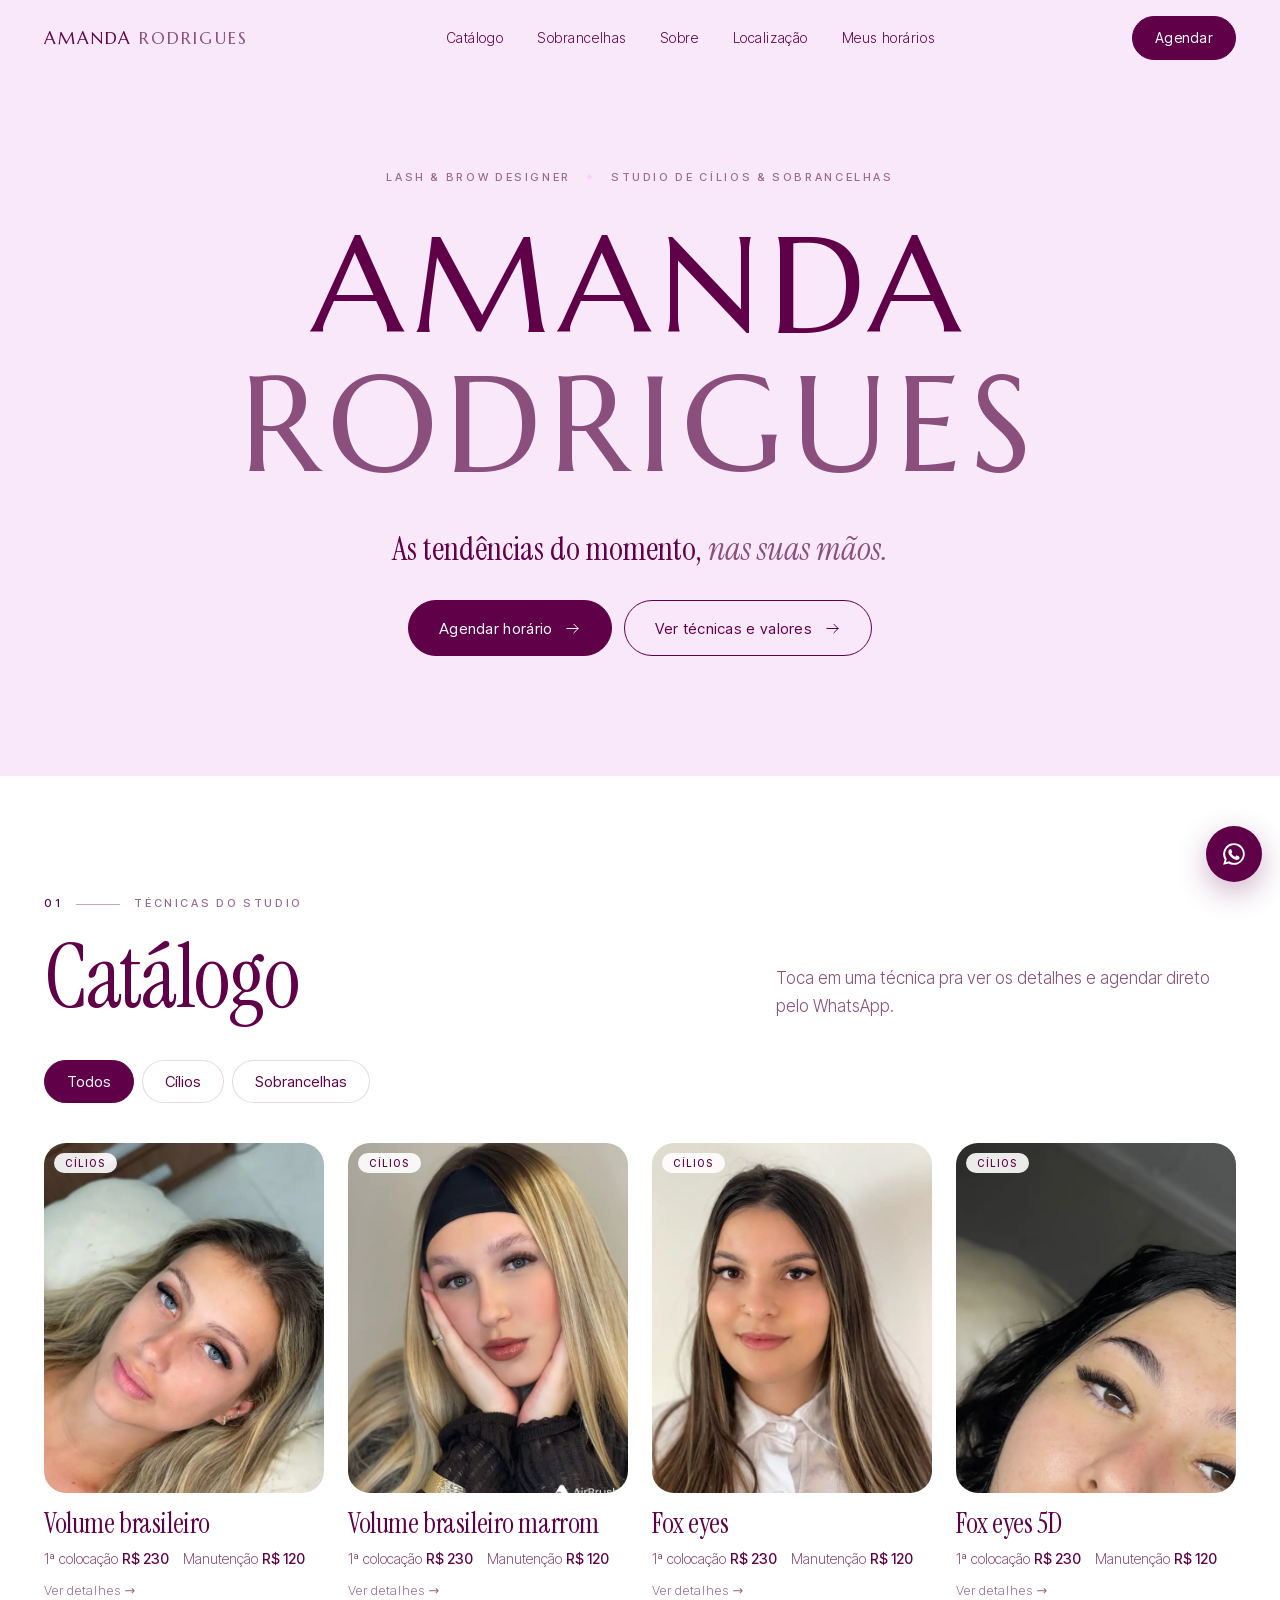
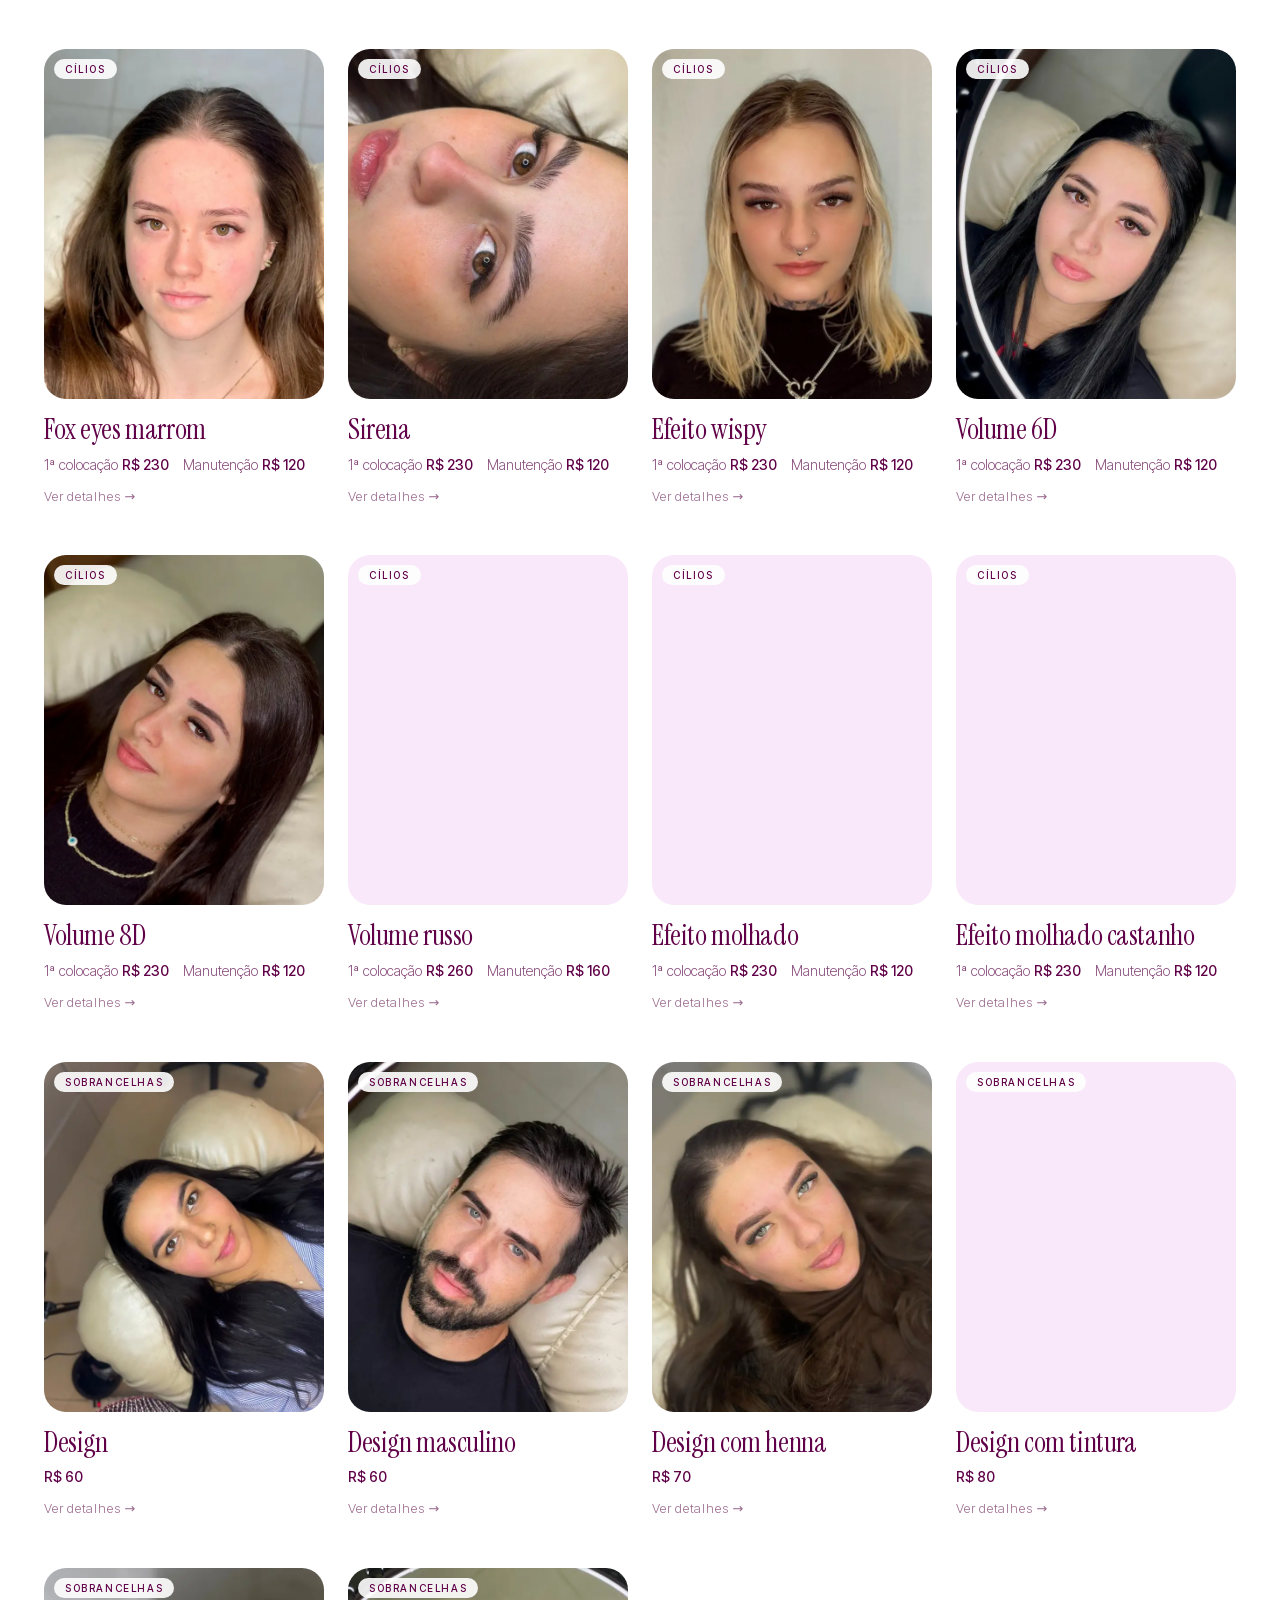
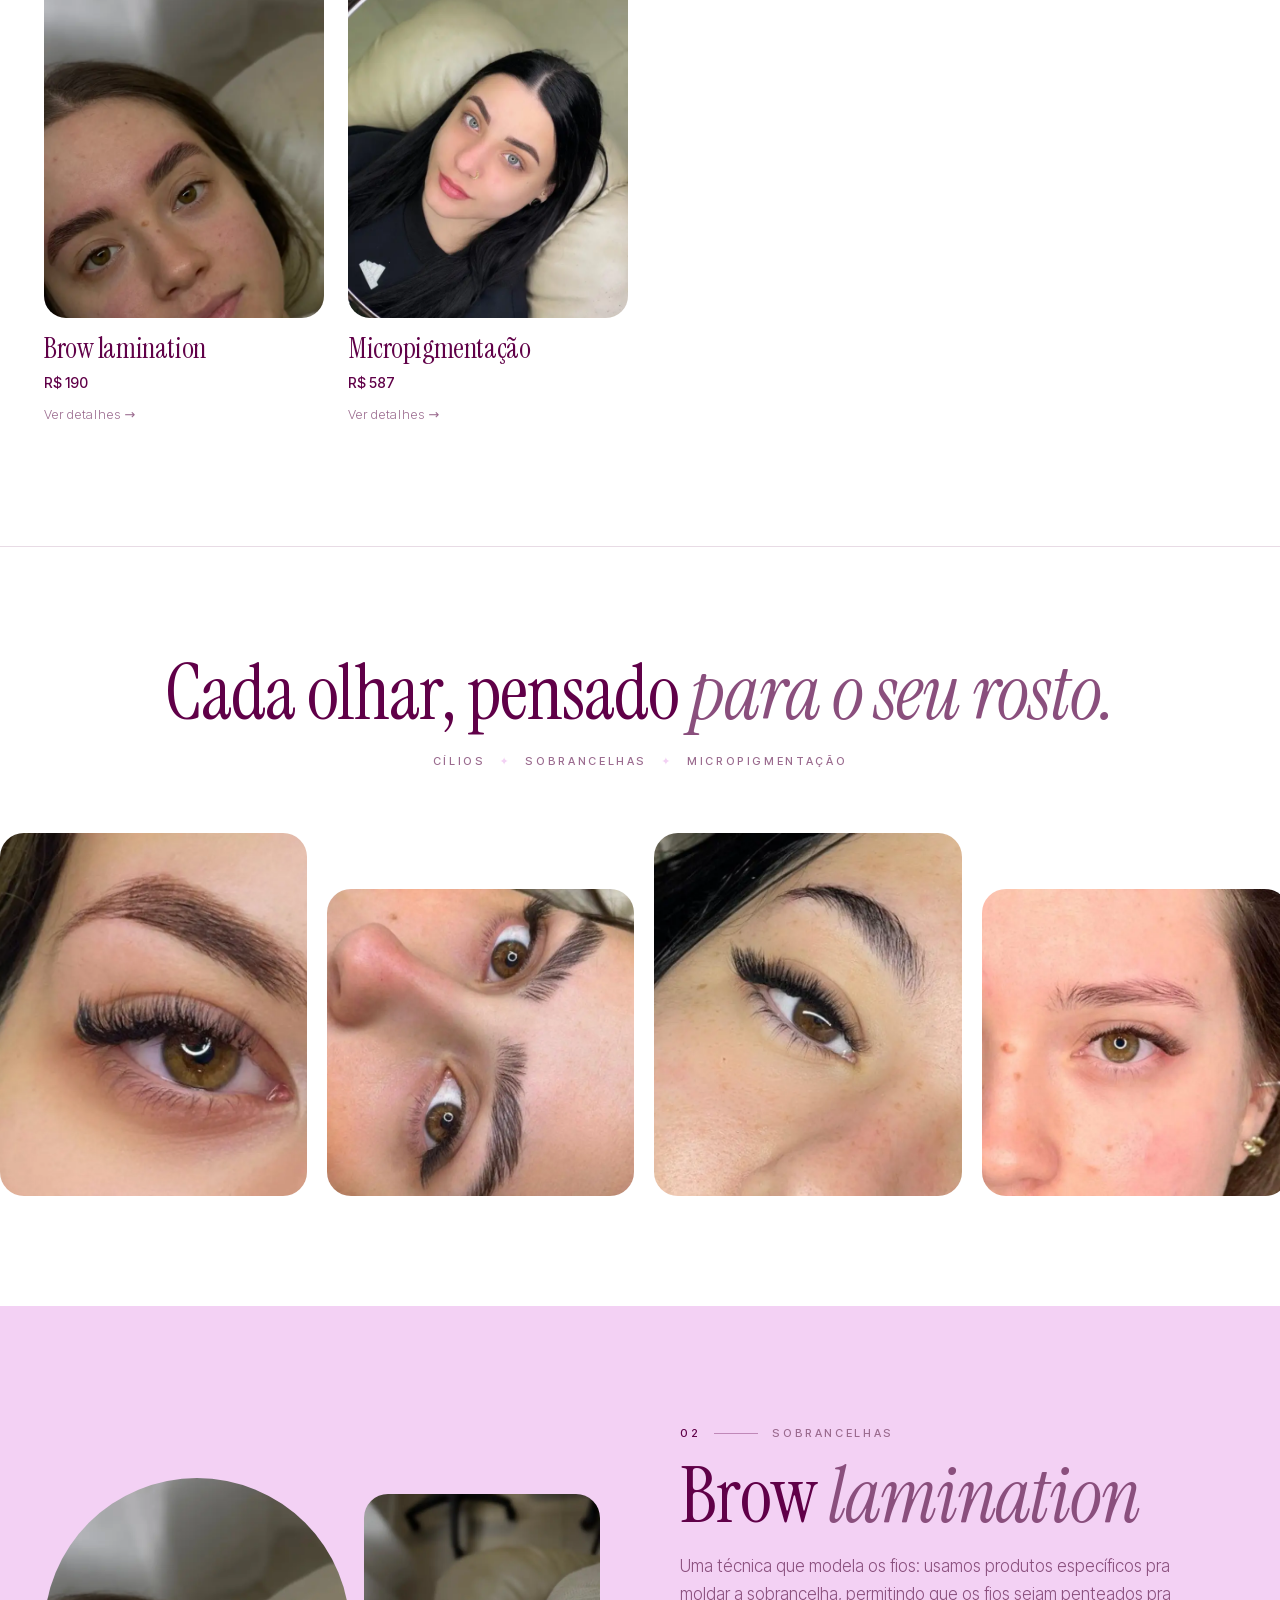
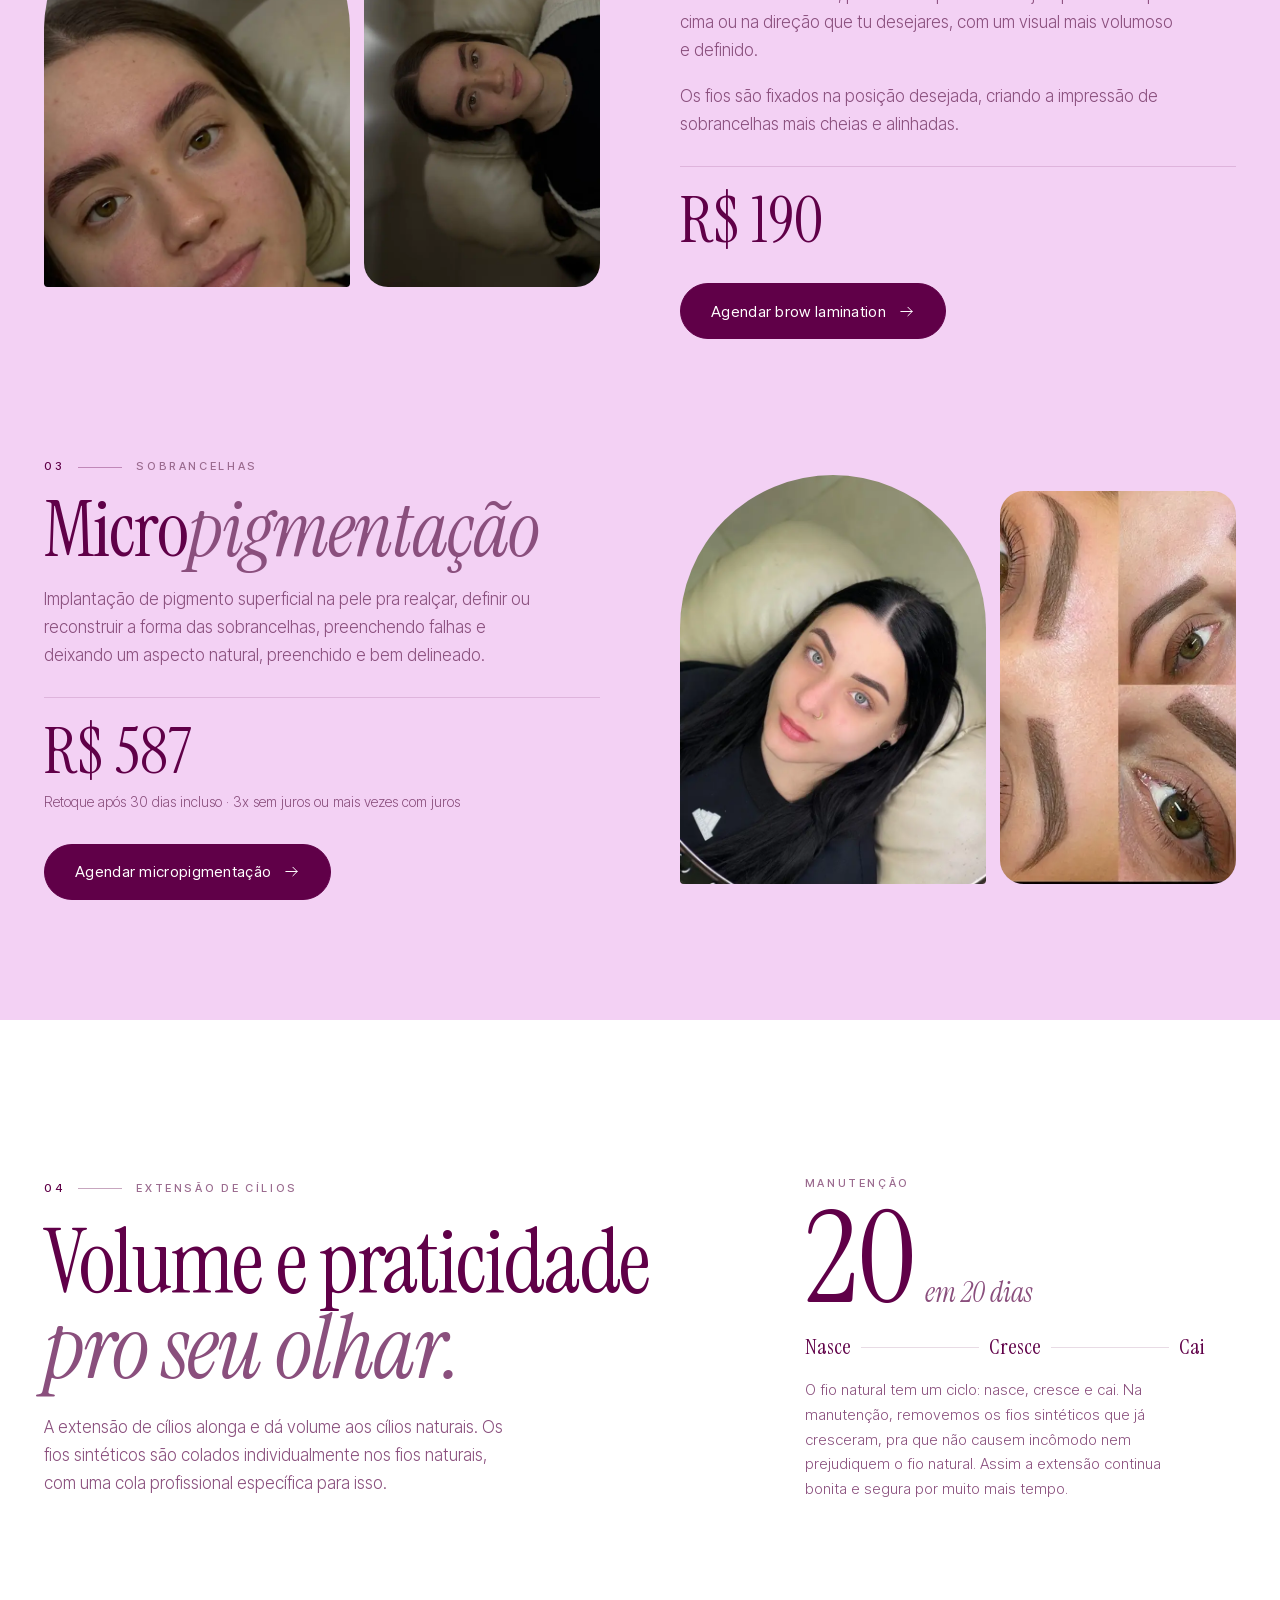
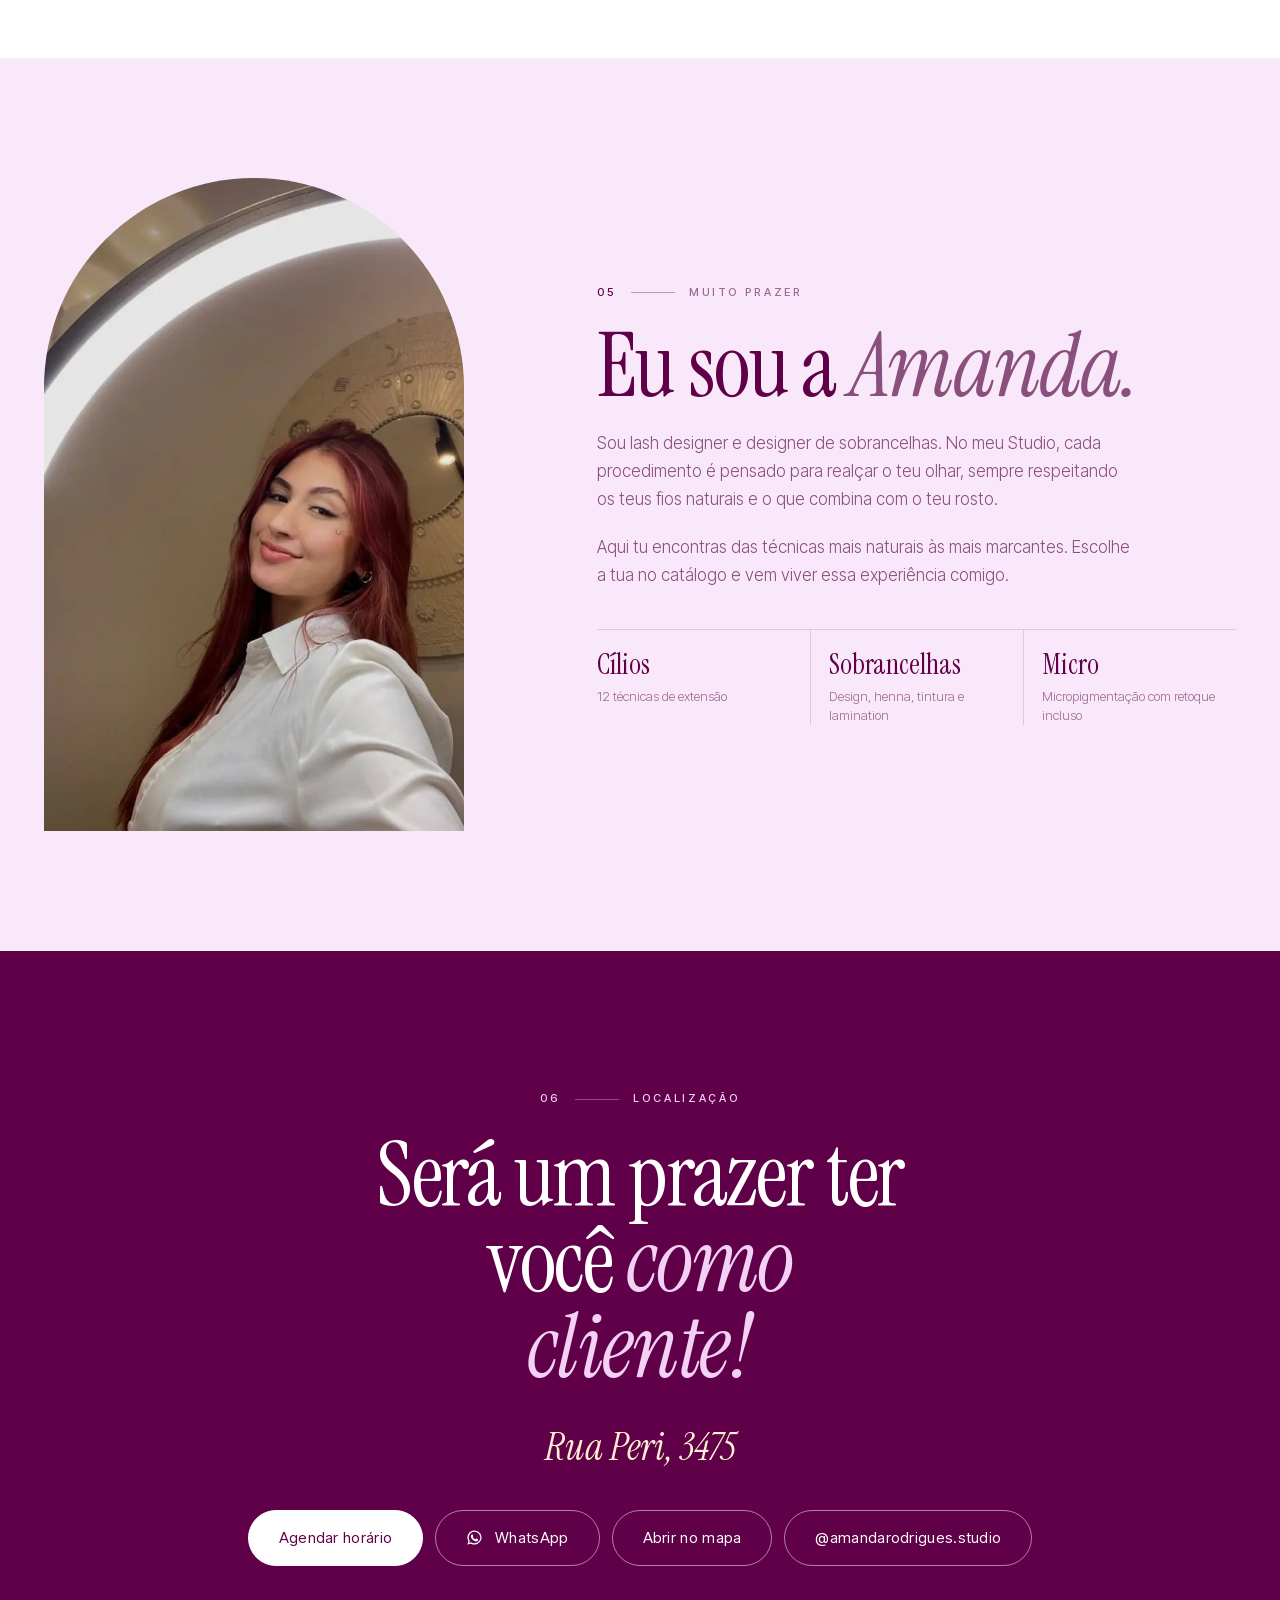
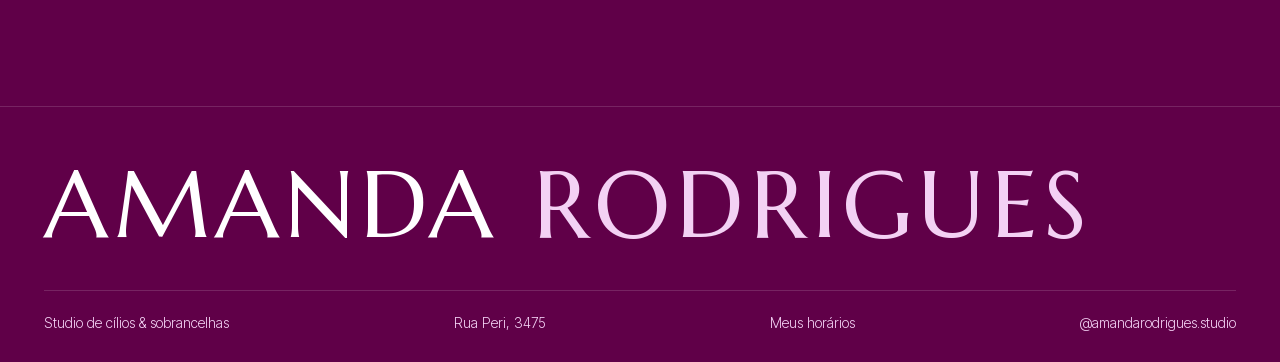
==== index.html @ d9c59e92 "Protótipo: site da Amanda com agendamento online e Meus horários Co-Authored-By: Claude Opus 5.5 <no" ====
<!doctype html>
<html lang="pt-BR">
<head>
<meta charset="utf-8">
<meta name="viewport" content="width=device-width,initial-scale=1,viewport-fit=cover">
<title>Amanda Rodrigues · Studio de cílios &amp; sobrancelhas</title>
<meta name="description" content="Studio Amanda Rodrigues: extensão de cílios, design de sobrancelhas, brow lamination e micropigmentação. As tendências do momento nas suas mãos.">
<meta name="theme-color" content="#f9e8f9">
<meta name="robots" content="noindex">
<meta property="og:type" content="website">
<meta property="og:title" content="Amanda Rodrigues · Studio de cílios &amp; sobrancelhas">
<meta property="og:description" content="As tendências do momento, nas suas mãos.">
<meta property="og:image" content="https://vicaxd.github.io/amanda-studio/img/amanda.webp">
<link rel="preload" href="fonts/instrument-serif-normal.woff2" as="font" type="font/woff2" crossorigin>
<link rel="preload" href="fonts/instrument-serif-italic.woff2" as="font" type="font/woff2" crossorigin>
<link rel="preload" href="fonts/marcellus-latin.woff2" as="font" type="font/woff2" crossorigin>
<link rel="preload" href="fonts/inter-tight-latin.woff2" as="font" type="font/woff2" crossorigin>
<style>
@font-face{font-family:"Instrument Serif";font-style:normal;font-weight:400;font-display:swap;src:url(fonts/instrument-serif-normal.woff2) format("woff2")}
@font-face{font-family:"Instrument Serif";font-style:italic;font-weight:400;font-display:swap;src:url(fonts/instrument-serif-italic.woff2) format("woff2")}
@font-face{font-family:"Marcellus";font-weight:400;font-display:swap;src:url(fonts/marcellus-latin.woff2) format("woff2")}
@font-face{font-family:"Inter Tight";font-weight:300 600;font-display:swap;src:url(fonts/inter-tight-latin.woff2) format("woff2")}
:root{--wh:#fff;--li:#f3d1f4;--li2:#f9e8f9;--cr:#fdeed1;--pl:#600048;--pl2:#8a4f7d;--mu:#9b6b8f;--line:rgba(96,0,72,.14);--sf:"Instrument Serif",Georgia,serif;--mf:"Marcellus","Instrument Serif",Georgia,serif;--ss:"Inter Tight",system-ui,-apple-system,"Segoe UI",sans-serif;--ease:cubic-bezier(.2,.7,.2,1)}
*,*::before,*::after{box-sizing:border-box}
html{scroll-behavior:smooth;scroll-padding-top:80px;-webkit-text-size-adjust:100%}
body{margin:0;background:var(--wh);color:var(--pl);font:300 17px/1.65 var(--ss);-webkit-font-smoothing:antialiased;overflow-x:hidden}
a{color:inherit;text-decoration:none}
img{display:block;max-width:100%;height:auto}
h1,h2,h3,p,figure,address{margin:0;font-style:normal}
h1,h2,h3{font-family:var(--sf);font-weight:400;letter-spacing:-.015em;line-height:.96}
::selection{background:var(--pl);color:var(--li)}
:focus-visible{outline:1px solid var(--pl);outline-offset:4px}
.w{max-width:1240px;margin:0 auto;padding:0 24px}
section{padding:120px 0}
.ey{display:flex;align-items:center;gap:14px;font:500 11px/1.3 var(--ss);letter-spacing:.24em;text-transform:uppercase;color:var(--mu)}
.ey i{font-style:normal;color:var(--pl)}
.ey i::after{content:"";display:inline-block;vertical-align:middle;width:44px;height:1px;background:currentColor;opacity:.35;margin-left:14px}
.h2{font-size:clamp(46px,7vw,100px);margin-top:24px}
.h2 em,.h3 em{color:var(--pl2)}
.lead{color:var(--pl2);max-width:46ch}

/* botões */
.b{position:relative;overflow:hidden;isolation:isolate;display:inline-flex;align-items:center;justify-content:center;gap:12px;min-height:56px;padding:0 30px;border-radius:999px;border:1px solid var(--pl);background:var(--pl);color:var(--wh);font:400 15px/1 var(--ss);letter-spacing:.02em;cursor:pointer;transition:color .45s var(--ease)}
.b::before{content:"";position:absolute;inset:0;z-index:-1;background:var(--li);transform:translateY(102%);transition:transform .5s var(--ease)}
.b:hover{color:var(--pl)}
.b:hover::before{transform:none}
.b.o{background:transparent;color:var(--pl)}
.b.o::before{background:var(--pl)}
.b.o:hover{color:var(--wh)}
.b.w2{background:var(--wh);border-color:var(--wh);color:var(--pl)}
.b.w2::before{background:var(--pl)}
.b.w2:hover{color:var(--wh)}
.b svg{width:17px;height:17px;flex:none;transition:transform .45s var(--ease)}
.b:hover svg.ar{transform:translateX(5px)}
.ln{position:relative;display:inline-block}
.ln::after{content:"";position:absolute;left:0;right:0;bottom:-3px;height:1px;background:currentColor;transform:scaleX(0);transform-origin:right;transition:transform .45s var(--ease)}
.ln:hover::after{transform:scaleX(1);transform-origin:left}

/* topo */
.top{position:fixed;inset:0 0 auto;z-index:40;border-bottom:1px solid transparent;transition:background .4s,border-color .4s}
.top.s{background:rgba(255,255,255,.86);-webkit-backdrop-filter:blur(16px);backdrop-filter:blur(16px);border-color:var(--line)}
.top .w{display:flex;align-items:center;justify-content:space-between;gap:20px;height:76px}
.brand{font:400 17px/1 var(--mf);letter-spacing:.12em;text-transform:uppercase}
.brand em{font-style:normal;color:var(--pl2)}
.nav{display:none;gap:34px;font-size:14px;letter-spacing:.04em}
.top .b{min-height:44px;padding:0 22px;font-size:14px}
@media(min-width:960px){.nav{display:flex}}

/* capa */
.hero{background:var(--li2);padding:170px 0 120px;overflow:hidden;text-align:center}
.hero .ey{justify-content:center;flex-wrap:wrap}
.hero .ey span+span{color:var(--li)}
.hero .ey span:first-child{color:inherit}
@media(max-width:600px){.dk1{display:none}}
.hero .cta{justify-content:center}
.hg{display:grid;gap:48px;align-items:end}

.name{font-family:var(--mf);font-size:clamp(40px,12vw,136px);line-height:1.02;letter-spacing:.06em;text-transform:uppercase;margin-top:32px}
.name span{display:block}
.name em{display:block;font-style:normal;color:var(--pl2)}
.tag{font:400 clamp(26px,2.6vw,36px)/1.15 var(--sf);margin-top:36px}
.tag em{color:var(--pl2)}
.cta{display:flex;flex-wrap:wrap;gap:12px;margin-top:32px}

.arch{border-radius:999px 999px 0 0;overflow:hidden;aspect-ratio:3/4;background:var(--li);position:relative}
.arch img{width:100%;height:100%;object-fit:cover;object-position:center 20%;transform:scale(1.06);transition:transform 2.4s var(--ease)}
.ld .arch img{transform:none}
.badge{position:absolute;left:50%;bottom:22px;translate:-50% 0;background:rgba(255,255,255,.9);border-radius:999px;padding:9px 18px;font:500 11px/1 var(--ss);letter-spacing:.2em;text-transform:uppercase;white-space:nowrap}
@media(max-width:899px){.hero{padding:130px 0 80px}.cta .b{flex:1 1 100%}.tag em{display:block}}

/* olhar */
.ol{padding:110px 0 0;text-align:center}
.ol h2{font-size:clamp(40px,6vw,84px)}
.ol h2 em{color:var(--pl2)}
.ol .ey{justify-content:center;margin-top:24px}
.ol .ey span{color:var(--li)}
.strip{overflow:hidden;margin-top:64px;padding-bottom:110px}
.st{display:flex;width:max-content;gap:20px;animation:mq 50s linear infinite}
.st img{width:clamp(220px,24vw,320px);aspect-ratio:1;object-fit:cover;border-radius:24px}
.st img:nth-child(even){margin-top:56px}
.strip:hover .st{animation-play-state:paused}
@keyframes mq{to{transform:translateX(calc(-50% - 10px))}}

/* sobre */
.ab{display:grid;gap:56px;align-items:center}
@media(min-width:900px){.ab{grid-template-columns:5fr 7fr;gap:96px}}
.ab .arch{aspect-ratio:9/14;max-width:420px}
.ab .arch img{transform:none}
.ab p{color:var(--pl2);margin-top:20px;max-width:54ch}
.pil{display:grid;grid-template-columns:repeat(3,1fr);margin-top:40px;border-top:1px solid var(--line)}
.pil div{padding:20px 14px 0 0}
.pil div+div{padding-left:18px;border-left:1px solid var(--line)}
.pil b{display:block;font:400 28px/1.1 var(--sf)}
.pil span{display:block;font-size:13px;color:var(--mu);margin-top:6px;line-height:1.45}
@media(max-width:600px){.pil{grid-template-columns:1fr}.pil div,.pil div+div{padding:16px 0;border-left:0;border-bottom:1px solid var(--line)}}

/* extensão */
.ext{background:var(--li2)}
.eg{display:grid;gap:40px;align-items:center}
@media(min-width:900px){.eg{grid-template-columns:7fr 5fr;gap:80px}}
.eg p.lead{margin-top:22px}
.cyc{background:var(--wh);border-radius:32px;padding:36px 32px}
.cyc .n{font:400 clamp(90px,10vw,140px)/.8 var(--sf);margin-top:18px}
.cyc .n small{font:italic 400 28px/1 var(--sf);color:var(--pl2);margin-left:8px}
.ph3{display:flex;align-items:center;gap:10px;margin:26px 0 20px;font:400 22px/1 var(--sf)}
.ph3 i{flex:1;height:1px;background:var(--line)}
.cyc p{color:var(--pl2);font-size:15px}

/* catálogo */
.chd{display:flex;flex-wrap:wrap;justify-content:space-between;align-items:end;gap:24px}
.tabs{display:flex;gap:8px;margin-top:40px;flex-wrap:wrap}
.tab{font:400 15px/1 var(--ss);padding:13px 22px;border-radius:999px;border:1px solid var(--line);background:var(--wh);color:var(--pl);cursor:pointer;transition:background .3s,color .3s,border-color .3s}
.tab:hover{border-color:var(--pl)}
.tab[aria-selected=true]{background:var(--pl);border-color:var(--pl);color:var(--wh)}
.grid{display:grid;grid-template-columns:repeat(2,1fr);gap:28px 14px;margin-top:40px}
@media(min-width:760px){.grid{grid-template-columns:repeat(3,1fr);gap:48px 24px}}
@media(min-width:1100px){.grid{grid-template-columns:repeat(4,1fr)}}
.card{display:flex;flex-direction:column;text-align:left;padding:0;border:0;background:none;font:inherit;color:inherit;cursor:pointer}
.card.hide{display:none}
.card .im{position:relative;overflow:hidden;border-radius:22px;aspect-ratio:4/5;background:var(--li2)}
.card .im img{width:100%;height:100%;object-fit:cover;transition:transform .9s var(--ease)}
.card:hover .im img{transform:scale(1.05)}
.card .im span{position:absolute;left:10px;top:10px;background:rgba(255,255,255,.9);border-radius:999px;padding:5px 11px;font:500 10px/1 var(--ss);letter-spacing:.16em;text-transform:uppercase}
.card h3{font-size:clamp(24px,2.2vw,30px);line-height:1.05;margin-top:16px}
.card .pr{display:flex;flex-wrap:wrap;gap:4px 14px;margin-top:8px;font-size:14px;color:var(--pl2)}
.card .pr b{font-weight:500;color:var(--pl)}
.card .mais{margin-top:10px;font-size:13px;letter-spacing:.06em;color:var(--mu)}
.card:hover .mais{color:var(--pl)}

dialog{border:0;padding:0;border-radius:28px;max-width:min(880px,calc(100vw - 32px));width:100%;background:var(--wh);color:var(--pl);overflow:hidden}
dialog::backdrop{background:rgba(60,0,45,.55);-webkit-backdrop-filter:blur(6px);backdrop-filter:blur(6px)}
.md{display:grid}
@media(min-width:760px){.md{grid-template-columns:1fr 1fr}}
.md img{width:100%;height:100%;max-height:70vh;object-fit:cover;background:var(--li2)}
@media(max-width:759px){.md img{max-height:38vh}}
.md .bd{padding:34px 30px;display:flex;flex-direction:column;gap:14px}
.md h3{font-size:clamp(36px,4vw,52px)}
.md p{color:var(--pl2);font-size:16px}
.prices{display:grid;grid-template-columns:1fr 1fr;gap:1px;background:var(--line);border:1px solid var(--line);border-radius:16px;overflow:hidden;margin:6px 0}
.prices div{background:var(--wh);padding:14px 16px}
.prices div:only-child{grid-column:1/-1}
.prices span{display:block;font:500 10px/1.3 var(--ss);letter-spacing:.18em;text-transform:uppercase;color:var(--mu)}
.prices b{font:400 30px/1.1 var(--sf)}
.md .b{margin-top:auto}
.close{position:absolute;top:12px;right:12px;width:44px;height:44px;border-radius:50%;border:0;background:rgba(255,255,255,.92);color:var(--pl);font:300 24px/1 var(--ss);cursor:pointer;z-index:2}

/* sobrancelhas */
.sob{background:var(--li)}
.ft{display:grid;gap:40px;align-items:center}
.ft+.ft{margin-top:120px}
@media(min-width:900px){.ft{grid-template-columns:1fr 1fr;gap:80px}.ft.rev>.fp{order:2}}
.fp{display:grid;grid-template-columns:1.3fr 1fr;gap:14px;align-items:end}
.fp img{width:100%;aspect-ratio:3/4;object-fit:cover;border-radius:999px 999px 24px 24px}
.fp img+img{aspect-ratio:3/5;border-radius:24px}
.ft h3{font-size:clamp(48px,6vw,88px);margin-top:20px}
.ft h3 em{color:var(--pl2)}
.ft p{color:var(--pl2);margin-top:18px;max-width:50ch}
.price{display:flex;align-items:baseline;flex-wrap:wrap;gap:6px 18px;margin:28px 0 30px;padding-top:22px;border-top:1px solid var(--line)}
.price b{font:400 64px/1 var(--sf)}
.price span{font-size:14px;color:var(--pl2)}

/* local */
.loc{background:var(--pl);color:var(--wh);text-align:center;padding:140px 0}
.loc .ey,.loc .ey i{color:var(--li);justify-content:center}
.loc h2{font-size:clamp(46px,7vw,104px);margin:26px auto 0;max-width:13ch}
.loc h2 em{color:var(--li)}
.loc address{font:italic 400 clamp(28px,3vw,40px)/1.2 var(--sf);margin-top:34px;color:var(--cr)}
.loc .cta{justify-content:center;margin-top:40px}
.loc .b{background:var(--wh);border-color:var(--wh);color:var(--pl)}
.loc .b::before{background:var(--li)}
.loc .b:hover{color:var(--pl)}
.loc .b.o{background:transparent;color:var(--wh);border-color:rgba(255,255,255,.5)}
.loc .b.o::before{background:var(--wh)}
.loc .b.o:hover{color:var(--pl)}
@media(max-width:600px){.loc .cta .b{flex:1 1 100%}}
footer{background:var(--pl);color:var(--li);border-top:1px solid rgba(255,255,255,.14);padding:48px 0 calc(28px + env(safe-area-inset-bottom,0px))}
footer .big{font:400 clamp(32px,7.4vw,110px)/1.05 var(--mf);letter-spacing:.06em;text-transform:uppercase;color:var(--wh)}
footer .big em{font-style:normal;color:var(--li)}
footer .fl{display:flex;flex-wrap:wrap;gap:10px 32px;justify-content:space-between;margin-top:36px;padding-top:20px;border-top:1px solid rgba(255,255,255,.14);font-size:14px}

/* revelar */
.js .rv{opacity:0;transform:translateY(26px);transition:opacity 1.1s var(--ease),transform 1.1s var(--ease)}
.js .rv.in{opacity:1;transform:none}

.fab{position:fixed;right:18px;bottom:calc(18px + env(safe-area-inset-bottom,0px));z-index:30;width:56px;height:56px;border-radius:50%;display:grid;place-items:center;background:var(--pl);color:var(--wh);box-shadow:0 10px 30px rgba(96,0,72,.3);transition:transform .3s var(--ease)}
.fab:hover{transform:scale(1.07)}
.fab svg{width:26px;height:26px}
@media(max-width:600px){section{padding:96px 0}}
@media(prefers-reduced-motion:reduce){html{scroll-behavior:auto}*,*::before{transition:none!important;animation:none!important}.js .rv{opacity:1;transform:none}.arch img{transform:none}}
</style>
</head>
<body>
<script>document.documentElement.classList.add("js")</script>
<svg width="0" height="0" style="position:absolute" aria-hidden="true">
<symbol id="wa" viewBox="0 0 24 24"><path fill="currentColor" d="M12 2a10 10 0 0 0-8.6 15.1L2 22l5-1.3A10 10 0 1 0 12 2Zm0 18.2c-1.5 0-2.9-.4-4.2-1.2l-.3-.2-3 .8.8-2.9-.2-.3A8.2 8.2 0 1 1 12 20.2Zm4.5-6.1c-.2-.1-1.5-.7-1.7-.8-.2-.1-.4-.1-.6.1l-.8 1c-.1.2-.3.2-.5.1a6.7 6.7 0 0 1-3.3-2.9c-.3-.4.2-.4.7-1.3.1-.2 0-.3 0-.4l-.8-1.8c-.2-.5-.4-.4-.6-.4h-.5a1 1 0 0 0-.7.3 3 3 0 0 0-.9 2.2c0 1.3.9 2.5 1 2.7.1.2 1.8 2.8 4.4 3.9 1.6.7 2.3.8 3.1.6.5-.1 1.5-.6 1.7-1.2.2-.6.2-1.1.2-1.2-.1-.1-.3-.2-.5-.3Z"/></symbol>
<symbol id="ar" viewBox="0 0 24 24"><path d="M4 12h16m-6-6 6 6-6 6" fill="none" stroke="currentColor" stroke-width="1.4" stroke-linecap="round" stroke-linejoin="round"/></symbol>
</svg>

<header class="top" id="top"><div class="w">
<a class="brand" href="#">Amanda <em>Rodrigues</em></a>
<nav class="nav" aria-label="Seções"><a class="ln" href="#catalogo">Catálogo</a><a class="ln" href="#sobrancelhas">Sobrancelhas</a><a class="ln" href="#sobre">Sobre</a><a class="ln" href="#local">Localização</a><a class="ln" href="meus.html">Meus horários</a></nav>
<a class="b" href="agendar.html">Agendar</a>
</div></header>

<main>
<section class="hero"><div class="w hg">
<div class="hl">
<span class="ey"><span class="dk1">Lash &amp; brow designer</span><span class="dk1">✦</span>Studio de cílios &amp; sobrancelhas</span>
<h1 class="name"><span>Amanda</span><em>Rodrigues</em></h1>
<p class="tag rv">As tendências do momento, <em>nas suas mãos.</em></p>
<div class="cta rv">
<a class="b" href="agendar.html">Agendar horário<svg class="ar" aria-hidden="true"><use href="#ar"/></svg></a>
<a class="b o" href="#catalogo">Ver técnicas e valores<svg class="ar" aria-hidden="true"><use href="#ar"/></svg></a>
</div>
</div>
</div></section>

<section id="catalogo"><div class="w">
<div class="chd"><div><span class="ey rv"><i>01</i>Técnicas do Studio</span><h2 class="h2 rv">Catálogo</h2></div><p class="lead rv">Toca em uma técnica pra ver os detalhes e agendar direto pelo WhatsApp.</p></div>
<div class="tabs rv" role="tablist" aria-label="Filtrar catálogo">
<button class="tab" role="tab" aria-selected="true" data-f="todos">Todos</button>
<button class="tab" role="tab" aria-selected="false" data-f="cilios">Cílios</button>
<button class="tab" role="tab" aria-selected="false" data-f="sobrancelhas">Sobrancelhas</button>
</div>
<div class="grid" id="grid">
<button class="card rv" data-cat="cilios" data-nome="Volume brasileiro" data-desc="Fio em formato de “Y”, ou seja, um fio com ponta dupla, que proporciona mais volume e preenchimento ao olhar."><div class="im"><img src="img/volume-brasileiro.webp" alt="Volume brasileiro" width="640" height="854" loading="lazy" decoding="async"><span>Cílios</span></div><h3>Volume brasileiro</h3><div class="pr"><span>1ª colocação <b>R$ 230</b></span><span>Manutenção <b>R$ 120</b></span></div><span class="mais">Ver detalhes →</span><template><div><span>1ª colocação</span><b>R$ 230</b></div><div><span>Manutenção</span><b>R$ 120</b></div></template></button>
<button class="card rv" data-cat="cilios" data-nome="Volume brasileiro marrom" data-desc="A mesma técnica do volume brasileiro, com fios na cor marrom para um resultado mais suave."><div class="im"><img src="img/volume-brasileiro-marrom.webp" alt="Volume brasileiro marrom" width="640" height="854" loading="lazy" decoding="async"><span>Cílios</span></div><h3>Volume brasileiro marrom</h3><div class="pr"><span>1ª colocação <b>R$ 230</b></span><span>Manutenção <b>R$ 120</b></span></div><span class="mais">Ver detalhes →</span><template><div><span>1ª colocação</span><b>R$ 230</b></div><div><span>Manutenção</span><b>R$ 120</b></div></template></button>
<button class="card rv" data-cat="cilios" data-nome="Fox eyes" data-desc="Cria um efeito de olhar alongado e levantado, também conhecido como “olhar de raposa”. Aqui utilizamos o fio 2D ou 4D, que proporciona um preenchimento mais suave."><div class="im"><img src="img/fox-eyes.webp" alt="Fox eyes" width="640" height="854" loading="lazy" decoding="async"><span>Cílios</span></div><h3>Fox eyes</h3><div class="pr"><span>1ª colocação <b>R$ 230</b></span><span>Manutenção <b>R$ 120</b></span></div><span class="mais">Ver detalhes →</span><template><div><span>1ª colocação</span><b>R$ 230</b></div><div><span>Manutenção</span><b>R$ 120</b></div></template></button>
<button class="card rv" data-cat="cilios" data-nome="Fox eyes 5D" data-desc="A técnica de fox eyes com mais preenchimento: por ter 5 fios na ponta, traz mais volume e alonga o olhar."><div class="im"><img src="img/fox-5d.webp" alt="Fox eyes 5D" width="640" height="1137" loading="lazy" decoding="async"><span>Cílios</span></div><h3>Fox eyes 5D</h3><div class="pr"><span>1ª colocação <b>R$ 230</b></span><span>Manutenção <b>R$ 120</b></span></div><span class="mais">Ver detalhes →</span><template><div><span>1ª colocação</span><b>R$ 230</b></div><div><span>Manutenção</span><b>R$ 120</b></div></template></button>
<button class="card rv" data-cat="cilios" data-nome="Fox eyes marrom" data-desc="O efeito fox eyes com fios na cor marrom, para um olhar alongado e mais natural."><div class="im"><img src="img/fox-eyes-marrom.webp" alt="Fox eyes marrom" width="640" height="854" loading="lazy" decoding="async"><span>Cílios</span></div><h3>Fox eyes marrom</h3><div class="pr"><span>1ª colocação <b>R$ 230</b></span><span>Manutenção <b>R$ 120</b></span></div><span class="mais">Ver detalhes →</span><template><div><span>1ª colocação</span><b>R$ 230</b></div><div><span>Manutenção</span><b>R$ 120</b></div></template></button>
<button class="card rv" data-cat="cilios" data-nome="Sirena" data-desc="Traz a mesma proposta do fox eyes, porém apenas no canto externo dos olhos. Nessa técnica não preenchemos 100% do olho."><div class="im"><img src="img/sirena.webp" alt="Sirena" width="640" height="791" loading="lazy" decoding="async"><span>Cílios</span></div><h3>Sirena</h3><div class="pr"><span>1ª colocação <b>R$ 230</b></span><span>Manutenção <b>R$ 120</b></span></div><span class="mais">Ver detalhes →</span><template><div><span>1ª colocação</span><b>R$ 230</b></div><div><span>Manutenção</span><b>R$ 120</b></div></template></button>
<button class="card rv" data-cat="cilios" data-nome="Efeito wispy" data-desc="Extensão que proporciona volume com um efeito mais despojado, com alguns fios maiores que os outros, chamados de “spikes”."><div class="im"><img src="img/wispy.webp" alt="Efeito wispy" width="640" height="863" loading="lazy" decoding="async"><span>Cílios</span></div><h3>Efeito wispy</h3><div class="pr"><span>1ª colocação <b>R$ 230</b></span><span>Manutenção <b>R$ 120</b></span></div><span class="mais">Ver detalhes →</span><template><div><span>1ª colocação</span><b>R$ 230</b></div><div><span>Manutenção</span><b>R$ 120</b></div></template></button>
<button class="card rv" data-cat="cilios" data-nome="Volume 6D" data-desc="Feito com fio tecnológico: são acoplados 6 fios em cada fio natural, para um olhar marcante e volumoso."><div class="im"><img src="img/volume-6d.webp" alt="Volume 6D" width="640" height="798" loading="lazy" decoding="async"><span>Cílios</span></div><h3>Volume 6D</h3><div class="pr"><span>1ª colocação <b>R$ 230</b></span><span>Manutenção <b>R$ 120</b></span></div><span class="mais">Ver detalhes →</span><template><div><span>1ª colocação</span><b>R$ 230</b></div><div><span>Manutenção</span><b>R$ 120</b></div></template></button>
<button class="card rv" data-cat="cilios" data-nome="Volume 8D" data-desc="Feito com fio tecnológico: são acoplados 8 fios em cada fio natural, para um olhar marcante e volumoso."><div class="im"><img src="img/volume-8d.webp" alt="Volume 8D" width="640" height="854" loading="lazy" decoding="async"><span>Cílios</span></div><h3>Volume 8D</h3><div class="pr"><span>1ª colocação <b>R$ 230</b></span><span>Manutenção <b>R$ 120</b></span></div><span class="mais">Ver detalhes →</span><template><div><span>1ª colocação</span><b>R$ 230</b></div><div><span>Manutenção</span><b>R$ 120</b></div></template></button>
<button class="card rv" data-cat="cilios" data-nome="Volume russo" data-desc="Técnica feita com fios montados artesanalmente, em que podemos escolher a quantidade desejada, de 4 até 7 fios sintéticos."><div class="im"><img src="img/volume-russo.webp" alt="Volume russo" width="640" height="800" loading="lazy" decoding="async"><span>Cílios</span></div><h3>Volume russo</h3><div class="pr"><span>1ª colocação <b>R$ 260</b></span><span>Manutenção <b>R$ 160</b></span></div><span class="mais">Ver detalhes →</span><template><div><span>1ª colocação</span><b>R$ 260</b></div><div><span>Manutenção</span><b>R$ 160</b></div></template></button>
<button class="card rv" data-cat="cilios" data-nome="Efeito molhado" data-desc="Extensão que proporciona volume e traz o efeito de rímel, com alguns fios maiores que os outros."><div class="im"><img src="img/efeito-molhado.webp" alt="Efeito molhado" width="640" height="854" loading="lazy" decoding="async"><span>Cílios</span></div><h3>Efeito molhado</h3><div class="pr"><span>1ª colocação <b>R$ 230</b></span><span>Manutenção <b>R$ 120</b></span></div><span class="mais">Ver detalhes →</span><template><div><span>1ª colocação</span><b>R$ 230</b></div><div><span>Manutenção</span><b>R$ 120</b></div></template></button>
<button class="card rv" data-cat="cilios" data-nome="Efeito molhado castanho" data-desc="O efeito molhado com fios na cor castanha, para um efeito rímel mais suave."><div class="im"><img src="img/efeito-molhado-castanho.webp" alt="Efeito molhado castanho" width="640" height="854" loading="lazy" decoding="async"><span>Cílios</span></div><h3>Efeito molhado castanho</h3><div class="pr"><span>1ª colocação <b>R$ 230</b></span><span>Manutenção <b>R$ 120</b></span></div><span class="mais">Ver detalhes →</span><template><div><span>1ª colocação</span><b>R$ 230</b></div><div><span>Manutenção</span><b>R$ 120</b></div></template></button>
<button class="card rv" data-cat="sobrancelhas" data-nome="Design" data-desc="Procedimento personalizado para cada cliente, que tem como objetivo harmonizar e alinhar as sobrancelhas, preservando sempre a naturalidade."><div class="im"><img src="img/design.webp" alt="Design" width="640" height="854" loading="lazy" decoding="async"><span>Sobrancelhas</span></div><h3>Design</h3><div class="pr"><span><b>R$ 60</b></span></div><span class="mais">Ver detalhes →</span><template><div><span>Valor</span><b>R$ 60</b></div></template></button>
<button class="card rv" data-cat="sobrancelhas" data-nome="Design masculino" data-desc="Design de sobrancelhas pensado para o rosto masculino: alinhado, limpo e natural."><div class="im"><img src="img/design-masculino.webp" alt="Design masculino" width="640" height="857" loading="lazy" decoding="async"><span>Sobrancelhas</span></div><h3>Design masculino</h3><div class="pr"><span><b>R$ 60</b></span></div><span class="mais">Ver detalhes →</span><template><div><span>Valor</span><b>R$ 60</b></div></template></button>
<button class="card rv" data-cat="sobrancelhas" data-nome="Design com henna" data-desc="A henna é um pigmento natural que tinge a pele por aproximadamente 10 dias. Preenche as falhas das sobrancelhas e valoriza ainda mais o olhar."><div class="im"><img src="img/design-henna.webp" alt="Design com henna" width="640" height="997" loading="lazy" decoding="async"><span>Sobrancelhas</span></div><h3>Design com henna</h3><div class="pr"><span><b>R$ 70</b></span></div><span class="mais">Ver detalhes →</span><template><div><span>Valor</span><b>R$ 70</b></div></template></button>
<button class="card rv" data-cat="sobrancelhas" data-nome="Design com tintura" data-desc="A tintura, diferente da henna, tinge os pelos. Indicada para quem busca mais naturalidade ou tem pelos brancos nas sobrancelhas. Dura aproximadamente 20 dias, como uma tintura de cabelo."><div class="im"><img src="img/design-tintura.webp" alt="Design com tintura" width="640" height="640" loading="lazy" decoding="async"><span>Sobrancelhas</span></div><h3>Design com tintura</h3><div class="pr"><span><b>R$ 80</b></span></div><span class="mais">Ver detalhes →</span><template><div><span>Valor</span><b>R$ 80</b></div></template></button>
<button class="card rv" data-cat="sobrancelhas" data-nome="Brow lamination" data-desc="Técnica que modela os fios com produtos específicos, permitindo pentear a sobrancelha para cima ou na direção desejada, com visual mais volumoso e definido."><div class="im"><img src="img/brow-lamination-1.webp" alt="Brow lamination" width="640" height="854" loading="lazy" decoding="async"><span>Sobrancelhas</span></div><h3>Brow lamination</h3><div class="pr"><span><b>R$ 190</b></span></div><span class="mais">Ver detalhes →</span><template><div><span>Valor</span><b>R$ 190</b></div></template></button>
<button class="card rv" data-cat="sobrancelhas" data-nome="Micropigmentação" data-desc="Implantação de pigmento superficial na pele para realçar, definir ou reconstruir a forma das sobrancelhas, preenchendo falhas com aspecto natural. Retoque após 30 dias incluso. 3x sem juros ou mais vezes com juros."><div class="im"><img src="img/micropigmentacao.webp" alt="Micropigmentação" width="640" height="854" loading="lazy" decoding="async"><span>Sobrancelhas</span></div><h3>Micropigmentação</h3><div class="pr"><span><b>R$ 587</b></span></div><span class="mais">Ver detalhes →</span><template><div><span>Valor</span><b>R$ 587</b></div></template></button>
</div>
</div></section>

<dialog id="md" aria-label="Detalhes da técnica"><button class="close" aria-label="Fechar">×</button><div class="md">
<img id="mi" alt="">
<div class="bd"><span class="ey" id="mc"></span><h3 id="mt"></h3><p id="mp"></p><div class="prices" id="mpr"></div><a class="b" id="mw" href="agendar.html">Agendar esta técnica<svg class="ar" aria-hidden="true"><use href="#ar"/></svg></a></div>
</div></dialog>

<section class="ol" style="border-top:1px solid var(--line)" aria-label="Detalhes do olhar">
<div class="w">
<h2 class="rv">Cada olhar, pensado <em>para o seu rosto.</em></h2>
<p class="ey rv">Cílios <span>✦</span> Sobrancelhas <span>✦</span> Micropigmentação</p>
</div>
<div class="strip"><div class="st">
<img src="img/olhar-1.webp" alt="Detalhe de extensão de cílios" width="760" height="760" loading="lazy" decoding="async"><img src="img/olhar-2.webp" alt="Detalhe de cílios e sobrancelhas" width="760" height="760" loading="lazy" decoding="async"><img src="img/olhar-3.webp" alt="Detalhe de fox eyes" width="760" height="760" loading="lazy" decoding="async"><img src="img/olhar-4.webp" alt="Detalhe de cílios naturais" width="760" height="760" loading="lazy" decoding="async"><img src="img/olhar-5.webp" alt="Detalhe de sobrancelha com tintura" width="760" height="758" loading="lazy" decoding="async">
<img src="img/olhar-1.webp" alt="" aria-hidden="true" width="760" height="760" loading="lazy" decoding="async"><img src="img/olhar-2.webp" alt="" aria-hidden="true" width="760" height="760" loading="lazy" decoding="async"><img src="img/olhar-3.webp" alt="" aria-hidden="true" width="760" height="760" loading="lazy" decoding="async"><img src="img/olhar-4.webp" alt="" aria-hidden="true" width="760" height="760" loading="lazy" decoding="async"><img src="img/olhar-5.webp" alt="" aria-hidden="true" width="760" height="758" loading="lazy" decoding="async">
</div></div>
</section>

<section id="sobrancelhas" class="sob"><div class="w">
<div class="ft">
<div class="fp rv"><img src="img/brow-lamination-1.webp" alt="Brow lamination, resultado" width="640" height="854" loading="lazy" decoding="async"><img src="img/brow-lamination-2.webp" alt="Brow lamination, detalhe" width="640" height="1137" loading="lazy" decoding="async"></div>
<div>
<span class="ey rv"><i>02</i>Sobrancelhas</span>
<h3 class="rv">Brow <em>lamination</em></h3>
<p class="rv">Uma técnica que modela os fios: usamos produtos específicos pra moldar a sobrancelha, permitindo que os fios sejam penteados pra cima ou na direção que tu desejares, com um visual mais volumoso e definido.</p>
<p class="rv">Os fios são fixados na posição desejada, criando a impressão de sobrancelhas mais cheias e alinhadas.</p>
<div class="price rv"><b>R$ 190</b></div>
<a class="b rv" href="agendar.html?tec=Brow%20lamination">Agendar brow lamination<svg class="ar" aria-hidden="true"><use href="#ar"/></svg></a>
</div>
</div>
<div class="ft rev">
<div class="fp rv"><img src="img/micropigmentacao.webp" alt="Micropigmentação de sobrancelha" width="640" height="854" loading="lazy" decoding="async"><img src="img/micropigmentacao-detalhe.webp" alt="Micropigmentação, detalhes" width="640" height="638" loading="lazy" decoding="async"></div>
<div>
<span class="ey rv"><i>03</i>Sobrancelhas</span>
<h3 class="rv">Micro<em>pigmentação</em></h3>
<p class="rv">Implantação de pigmento superficial na pele pra realçar, definir ou reconstruir a forma das sobrancelhas, preenchendo falhas e deixando um aspecto natural, preenchido e bem delineado.</p>
<div class="price rv"><b>R$ 587</b><span>Retoque após 30 dias incluso · 3x sem juros ou mais vezes com juros</span></div>
<a class="b rv" href="agendar.html?tec=Micropigmenta%C3%A7%C3%A3o">Agendar micropigmentação<svg class="ar" aria-hidden="true"><use href="#ar"/></svg></a>
</div>
</div>
</div></section>

<section id="extensao" class="ext" style="background:var(--wh)"><div class="w eg">
<div>
<span class="ey rv"><i>04</i>Extensão de cílios</span>
<h2 class="h2 rv">Volume e praticidade <em>pro seu olhar.</em></h2>
<p class="lead rv">A extensão de cílios alonga e dá volume aos cílios naturais. Os fios sintéticos são colados individualmente nos fios naturais, com uma cola profissional específica para isso.</p>
</div>
<div class="cyc rv">
<span class="ey">Manutenção</span>
<div class="n">20<small>em 20 dias</small></div>
<div class="ph3"><span>Nasce</span><i></i><span>Cresce</span><i></i><span>Cai</span></div>
<p>O fio natural tem um ciclo: nasce, cresce e cai. Na manutenção, removemos os fios sintéticos que já cresceram, pra que não causem incômodo nem prejudiquem o fio natural. Assim a extensão continua bonita e segura por muito mais tempo.</p>
</div>
</div></section>

<section id="sobre" style="background:var(--li2)"><div class="w ab">
<figure class="arch rv"><img src="img/amanda.webp" alt="Amanda Rodrigues no Studio" width="640" height="1137" loading="lazy" decoding="async"></figure>
<div>
<span class="ey rv"><i>05</i>Muito prazer</span>
<h2 class="h2 rv">Eu sou a <em>Amanda.</em></h2>
<p class="rv">Sou lash designer e designer de sobrancelhas. No meu Studio, cada procedimento é pensado para realçar o teu olhar, sempre respeitando os teus fios naturais e o que combina com o teu rosto.</p>
<p class="rv">Aqui tu encontras das técnicas mais naturais às mais marcantes. Escolhe a tua no catálogo e vem viver essa experiência comigo.</p>
<div class="pil rv">
<div><b>Cílios</b><span>12 técnicas de extensão</span></div>
<div><b>Sobrancelhas</b><span>Design, henna, tintura e lamination</span></div>
<div><b>Micro</b><span>Micropigmentação com retoque incluso</span></div>
</div>
</div>
</div></section>

<section id="local" class="loc"><div class="w">
<span class="ey rv"><i>06</i>Localização</span>
<h2 class="rv">Será um prazer ter você <em>como cliente!</em></h2>
<address class="rv">Rua Peri, 3475</address>
<div class="cta rv">
<a class="b" href="agendar.html">Agendar horário</a>
<a class="b o" data-wa href="https://wa.me/555193593345" target="_blank" rel="noopener"><svg aria-hidden="true"><use href="#wa"/></svg>WhatsApp</a>
<a class="b o" href="https://www.google.com/maps/search/?api=1&amp;query=Rua%20Peri%2C%203475" target="_blank" rel="noopener">Abrir no mapa</a>
<a class="b o" href="https://instagram.com/amandarodrigues.studio" target="_blank" rel="noopener">@amandarodrigues.studio</a>
</div>
</div></section>
</main>

<footer><div class="w">
<div class="big" aria-hidden="true">Amanda <em>Rodrigues</em></div>
<div class="fl"><span>Studio de cílios &amp; sobrancelhas</span><span>Rua Peri, 3475</span><a class="ln" href="meus.html">Meus horários</a><a class="ln" href="https://instagram.com/amandarodrigues.studio" target="_blank" rel="noopener">@amandarodrigues.studio</a></div>
</div></footer>

<a class="fab" data-wa href="https://wa.me/555193593345" target="_blank" rel="noopener" aria-label="Agendar pelo WhatsApp"><svg aria-hidden="true"><use href="#wa"/></svg></a>

<script>
(function(){
var D=document,BASE="Oi, Amanda! Vim pelo teu site e quero agendar um horário";
function wa(s){return"https://api.whatsapp.com/send?phone=555193593345&text="+encodeURIComponent(s?BASE+": "+s+".":BASE+".")}
D.querySelectorAll("[data-wa]").forEach(function(a){a.href=wa(a.dataset.wa)});
var tp=D.getElementById("top");function sc(){tp.classList.toggle("s",scrollY>40)}addEventListener("scroll",sc,{passive:true});sc();
requestAnimationFrame(function(){D.body.classList.add("ld")});
var els=D.querySelectorAll(".rv");
if("IntersectionObserver" in window){var io=new IntersectionObserver(function(es){es.forEach(function(e){if(e.isIntersecting){e.target.classList.add("in");io.unobserve(e.target)}})},{rootMargin:"0px 0px -8% 0px",threshold:.05});els.forEach(function(e){io.observe(e)})}else els.forEach(function(e){e.classList.add("in")});
/* filtro */
var grid=D.getElementById("grid"),tabs=D.querySelectorAll(".tab");
tabs.forEach(function(t){t.addEventListener("click",function(){tabs.forEach(function(x){x.setAttribute("aria-selected",x===t)});var f=t.dataset.f;grid.querySelectorAll(".card").forEach(function(c){c.classList.toggle("hide",f!=="todos"&&c.dataset.cat!==f)})})});
/* detalhes */
var md=D.getElementById("md");
grid.addEventListener("click",function(e){var c=e.target.closest(".card");if(!c)return;
D.getElementById("mi").src=c.querySelector("img").src;D.getElementById("mi").alt=c.dataset.nome;
D.getElementById("mc").textContent=c.dataset.cat==="cilios"?"Extensão de cílios":"Sobrancelhas";
D.getElementById("mt").textContent=c.dataset.nome;D.getElementById("mp").textContent=c.dataset.desc;
D.getElementById("mpr").innerHTML=c.querySelector("template").innerHTML;
D.getElementById("mw").href="agendar.html?tec="+encodeURIComponent(c.dataset.nome);md.showModal()});
md.querySelector(".close").onclick=function(){md.close()};
md.addEventListener("click",function(e){if(e.target===md)md.close()});
})();
</script>
</body>
</html>
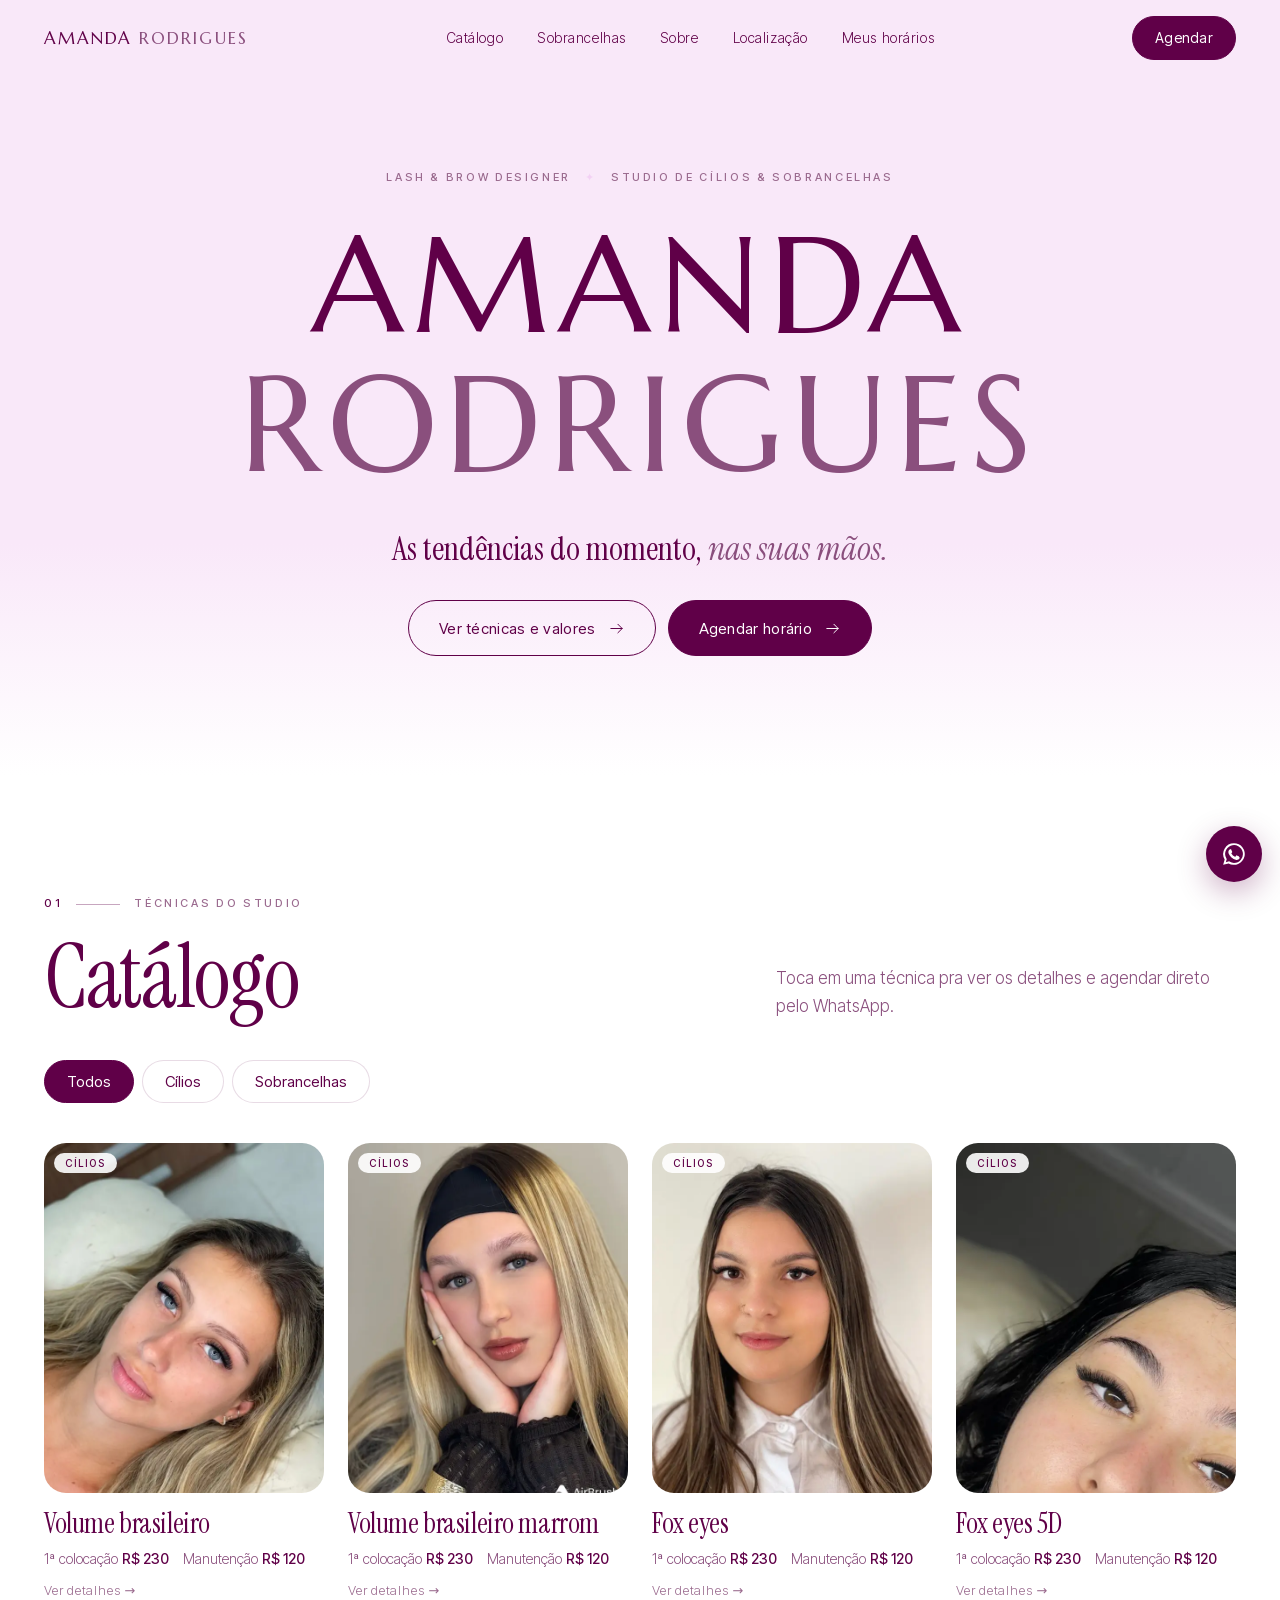
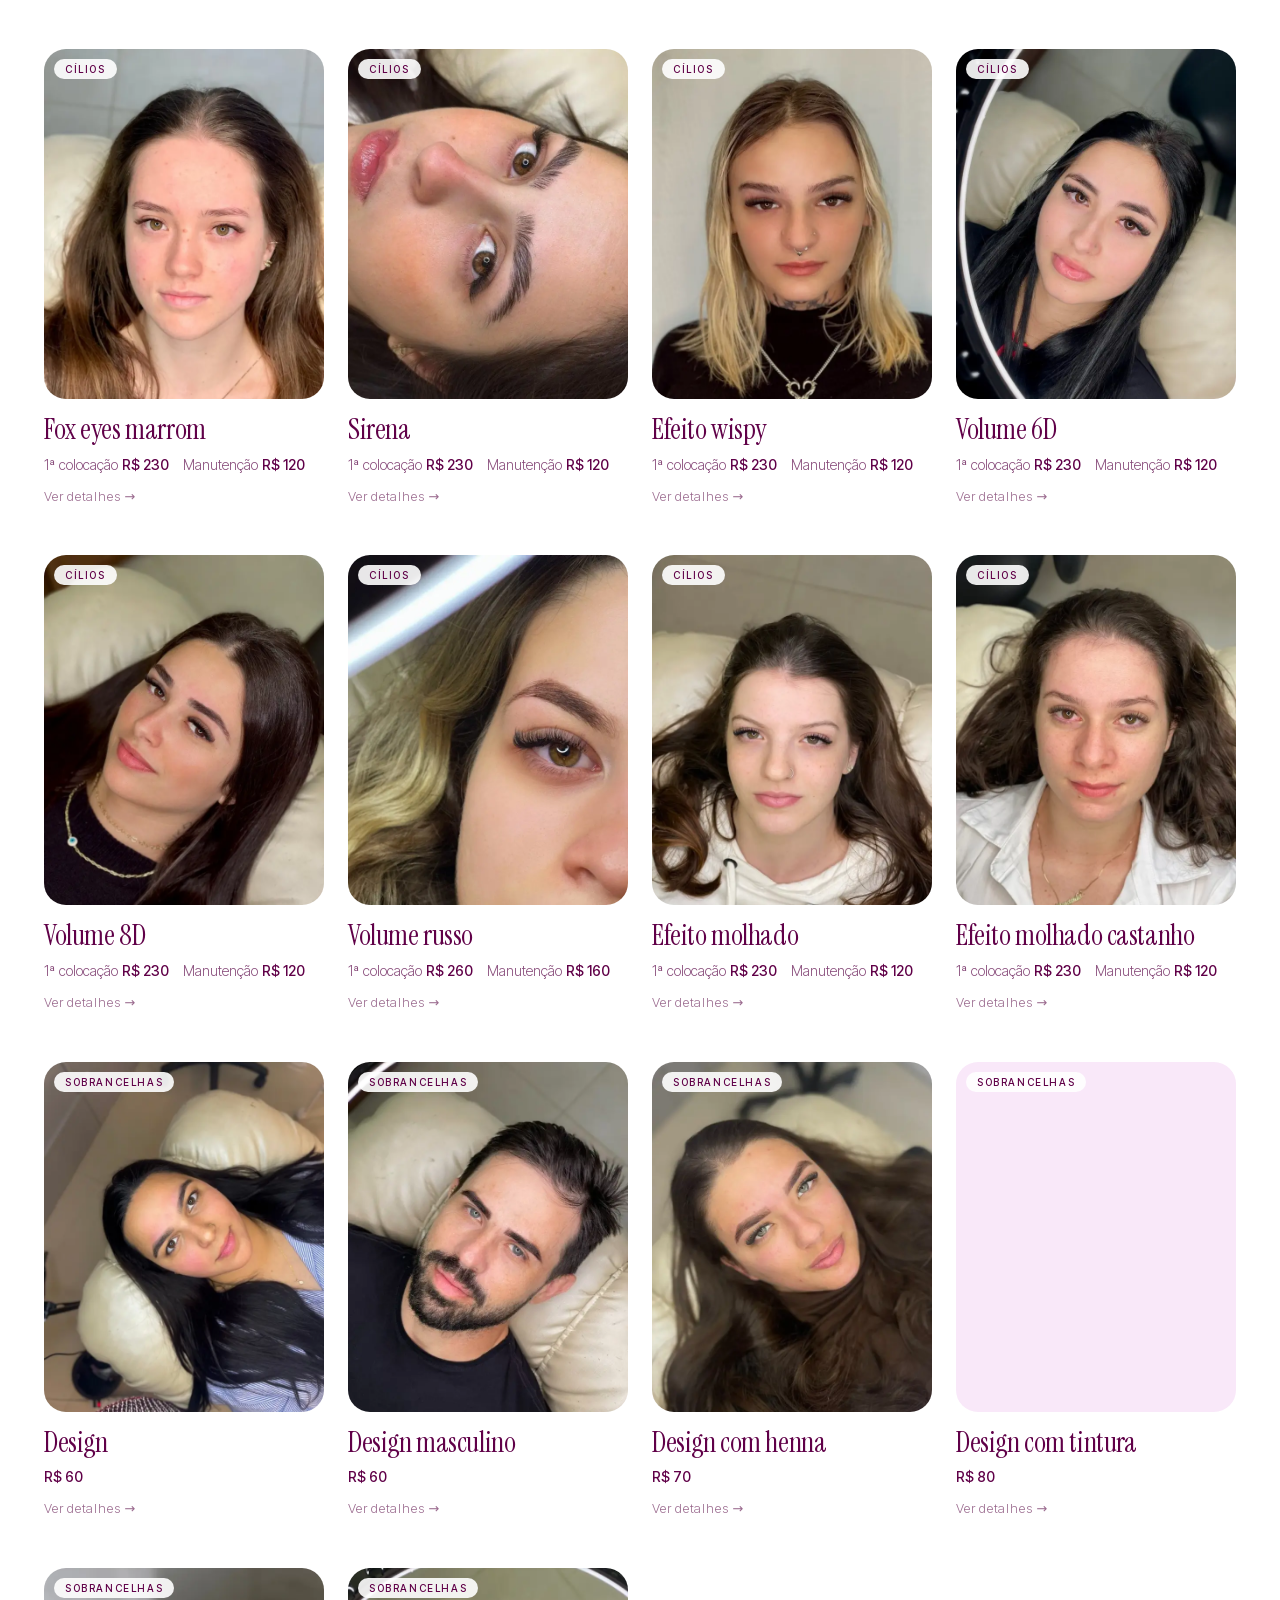
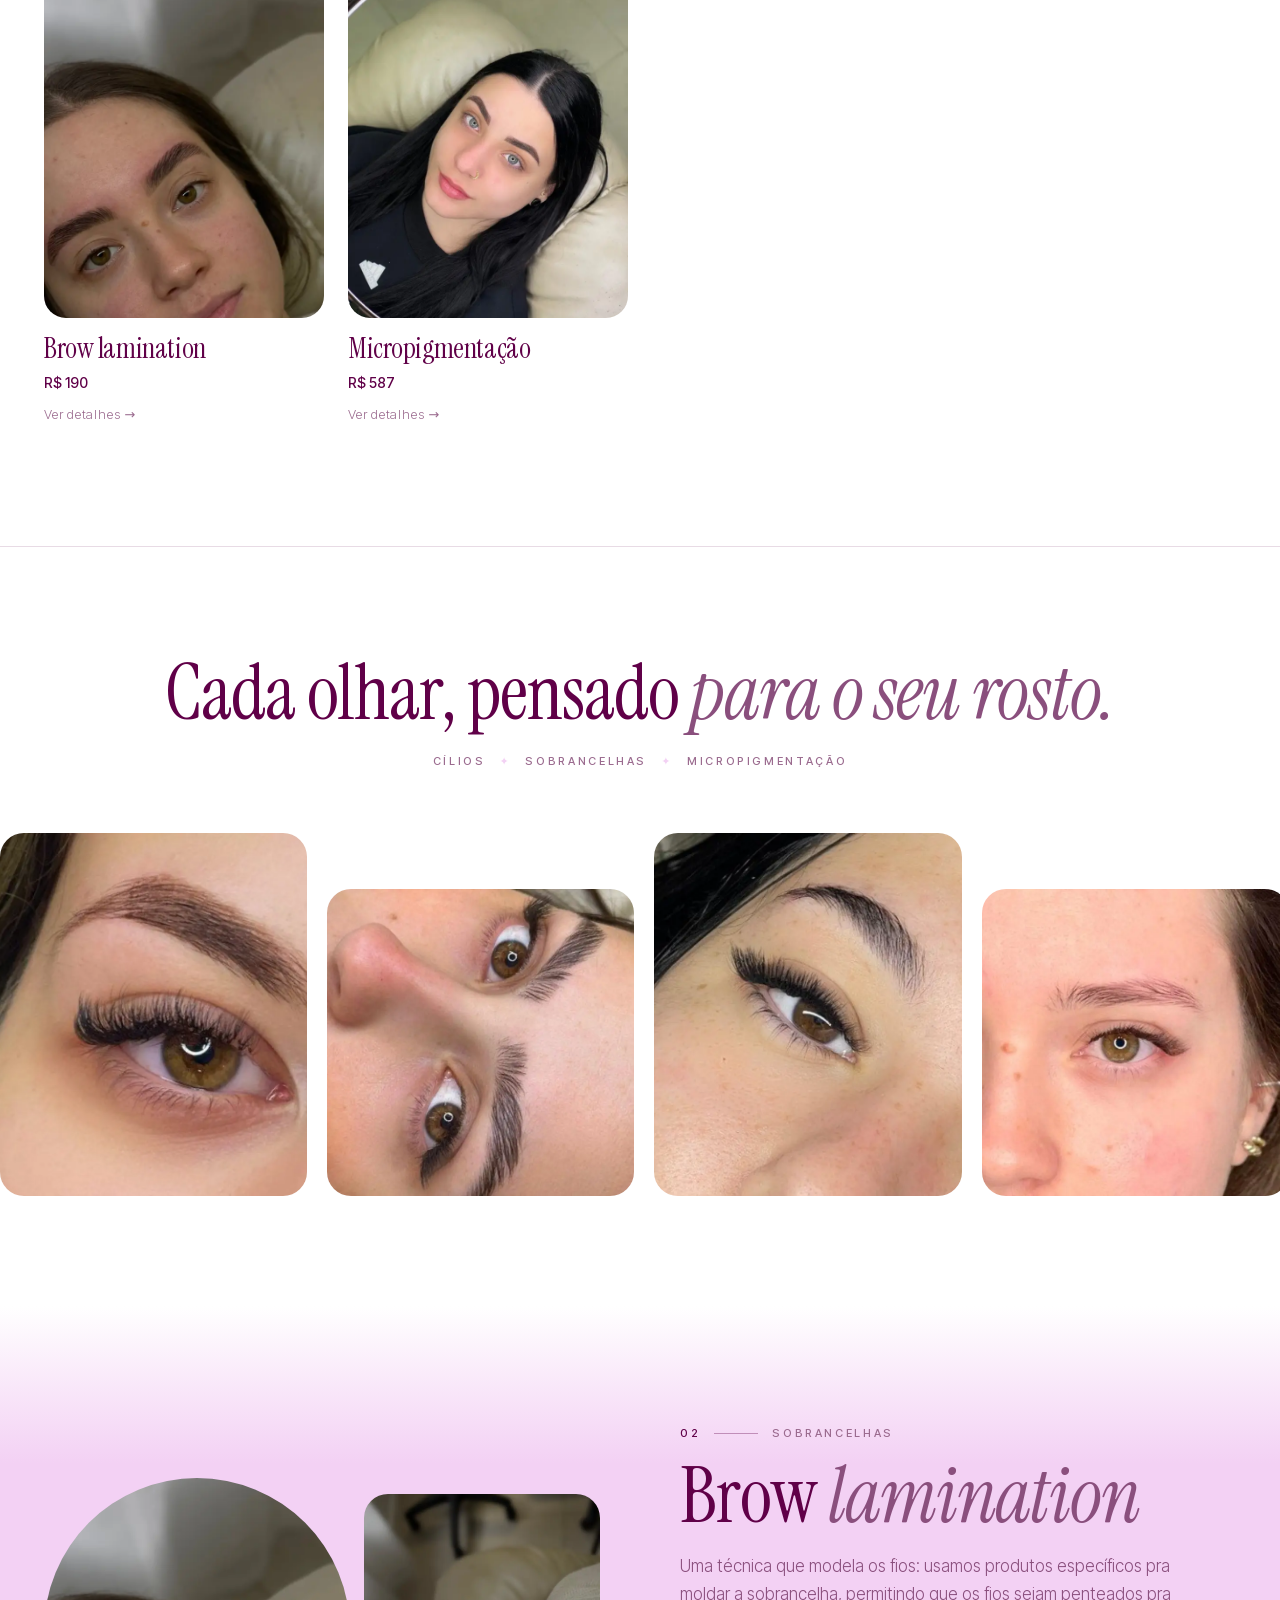
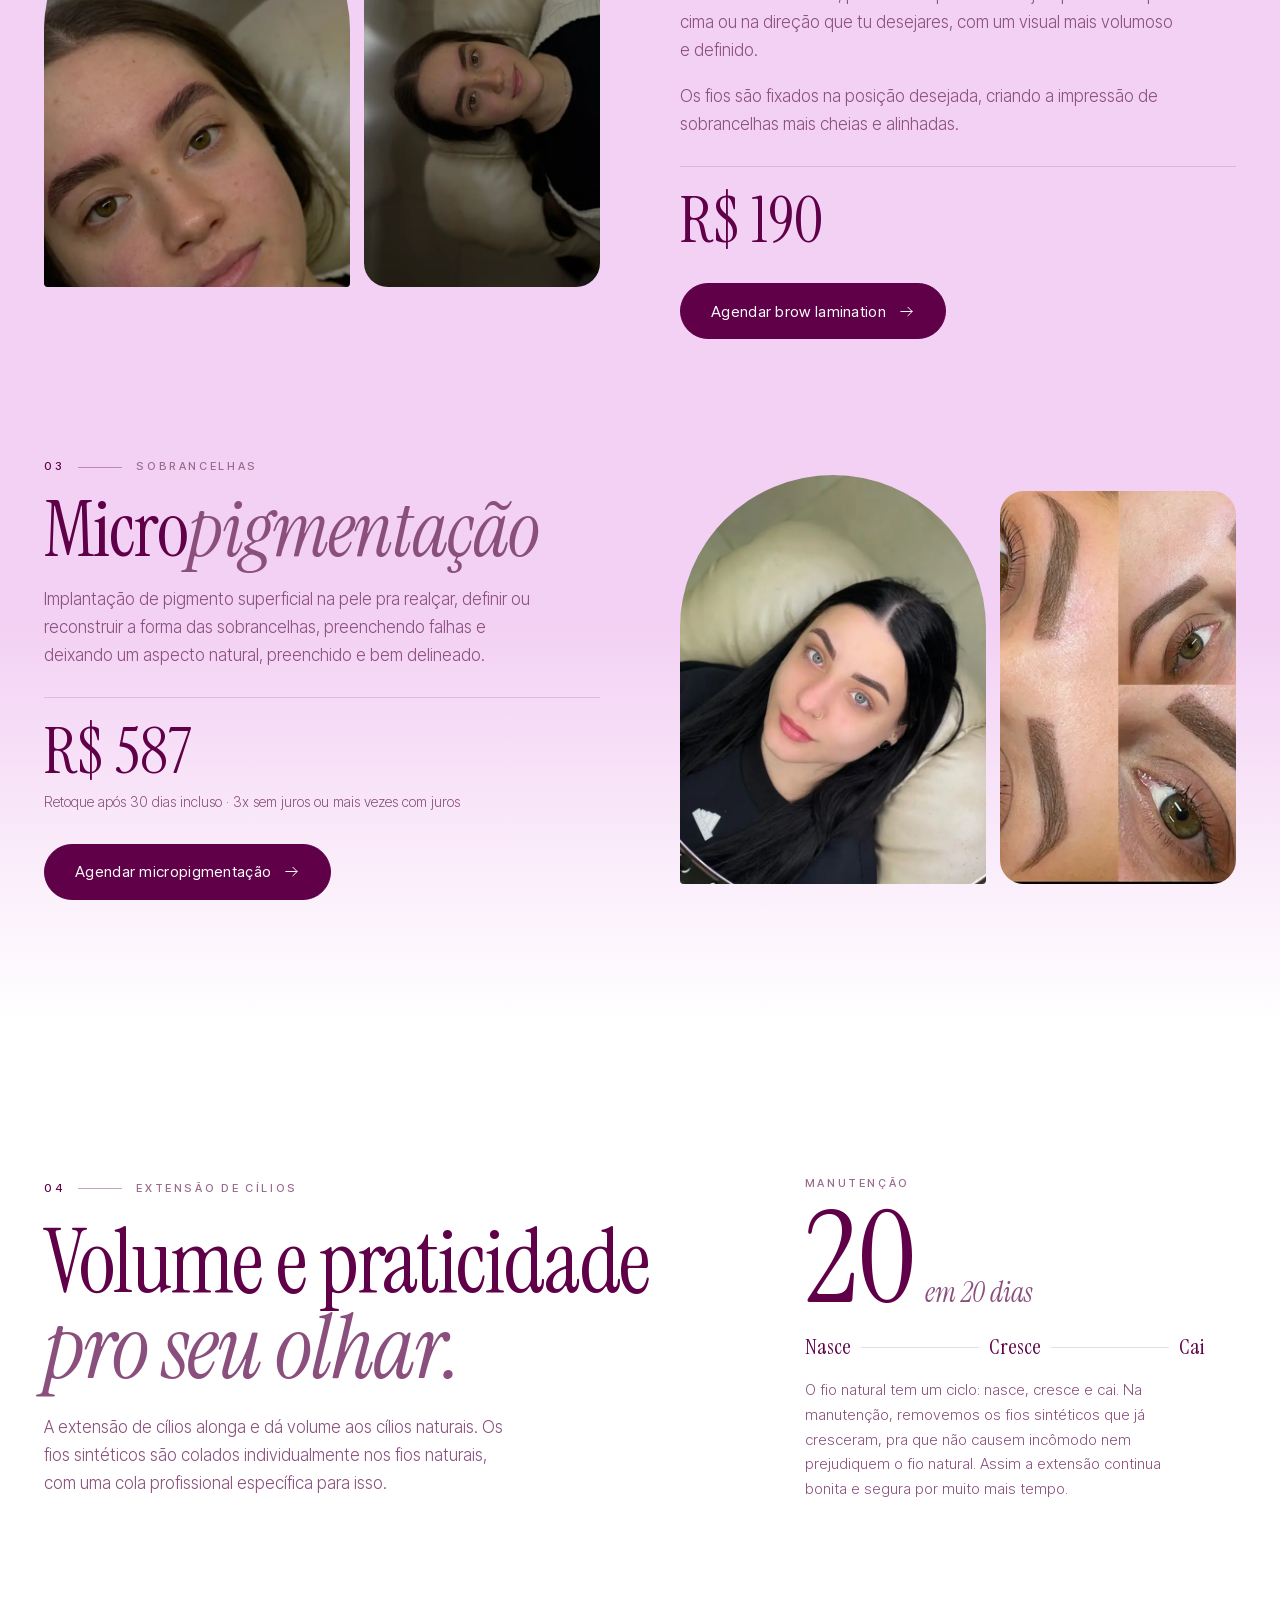
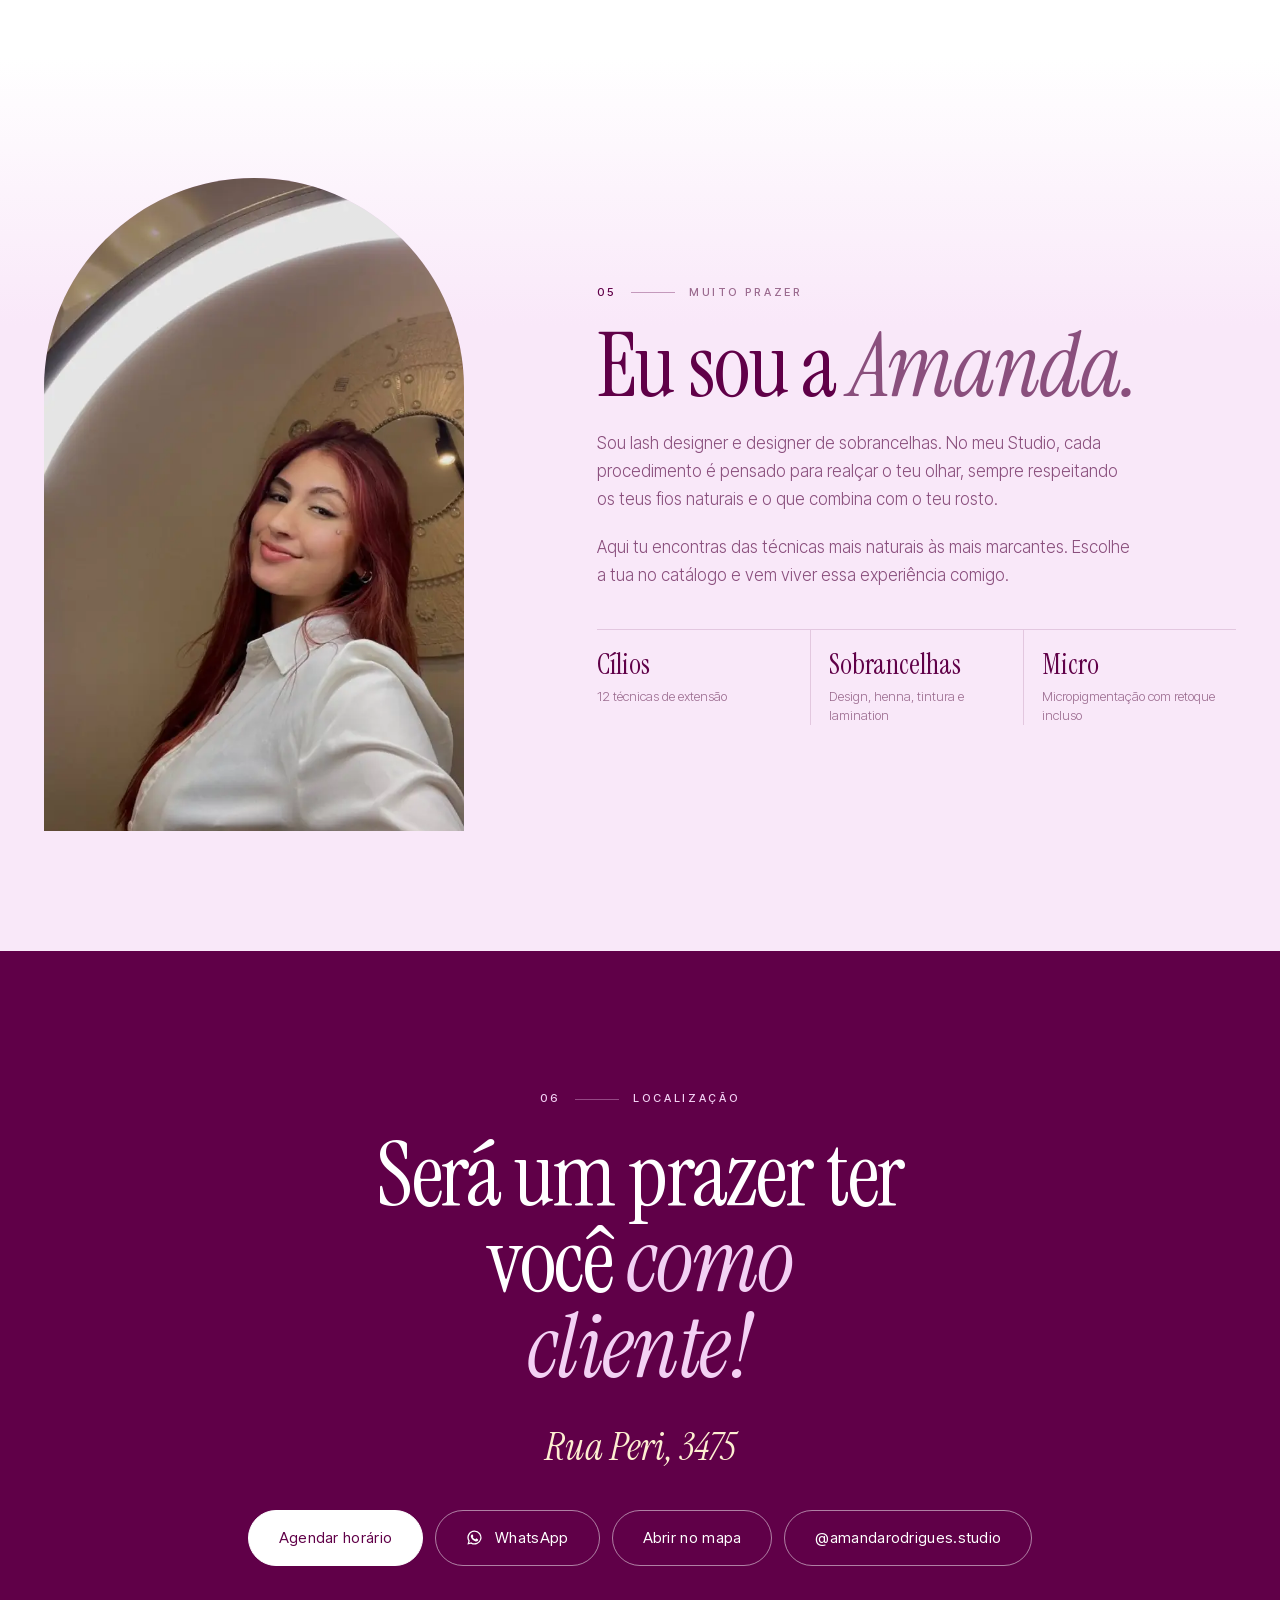
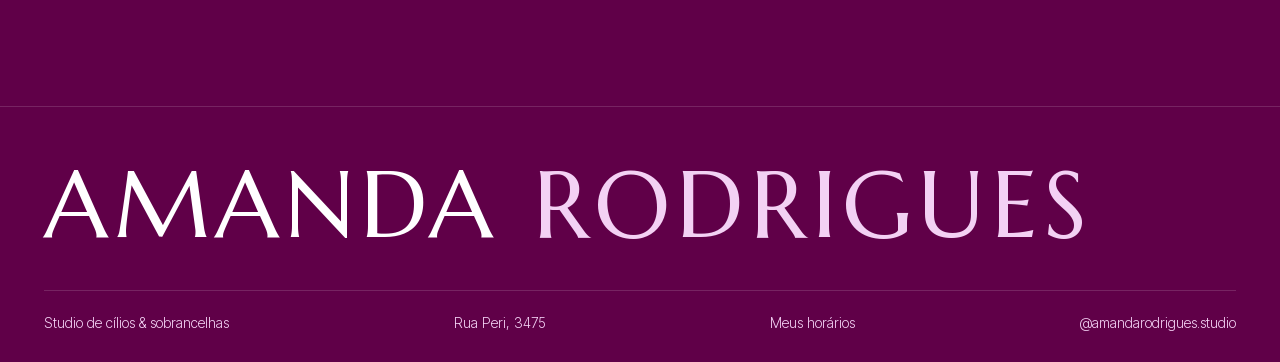
==== commit dcd6c2cc: "Ajustes visuais no topo e agendamento mais protegido - Página inicial: "Ver técnicas e valores" acim" ====
--- a/index.html
+++ b/index.html
@@ -67,7 +67,7 @@
 @media(min-width:960px){.nav{display:flex}}
 
 /* capa */
-.hero{background:var(--li2);padding:170px 0 120px;overflow:hidden;text-align:center}
+.hero{background:linear-gradient(180deg,var(--li2) 0%,var(--li2) 70%,var(--wh) 100%);padding:170px 0 120px;overflow:hidden;text-align:center}
 .hero .ey{justify-content:center;flex-wrap:wrap}
 .hero .ey span+span{color:var(--li)}
 .hero .ey span:first-child{color:inherit}
@@ -165,7 +165,7 @@
 .close{position:absolute;top:12px;right:12px;width:44px;height:44px;border-radius:50%;border:0;background:rgba(255,255,255,.92);color:var(--pl);font:300 24px/1 var(--ss);cursor:pointer;z-index:2}
 
 /* sobrancelhas */
-.sob{background:var(--li)}
+.sob{background:linear-gradient(180deg,var(--wh) 0%,var(--li) 12%,var(--li) 70%,var(--wh) 100%)}
 .ft{display:grid;gap:40px;align-items:center}
 .ft+.ft{margin-top:120px}
 @media(min-width:900px){.ft{grid-template-columns:1fr 1fr;gap:80px}.ft.rev>.fp{order:2}}
@@ -229,8 +229,8 @@
 <h1 class="name"><span>Amanda</span><em>Rodrigues</em></h1>
 <p class="tag rv">As tendências do momento, <em>nas suas mãos.</em></p>
 <div class="cta rv">
+<a class="b o" href="#catalogo">Ver técnicas e valores<svg class="ar" aria-hidden="true"><use href="#ar"/></svg></a>
 <a class="b" href="agendar.html">Agendar horário<svg class="ar" aria-hidden="true"><use href="#ar"/></svg></a>
-<a class="b o" href="#catalogo">Ver técnicas e valores<svg class="ar" aria-hidden="true"><use href="#ar"/></svg></a>
 </div>
 </div>
 </div></section>
@@ -318,7 +318,7 @@
 </div>
 </div></section>
 
-<section id="sobre" style="background:var(--li2)"><div class="w ab">
+<section id="sobre" style="background:linear-gradient(180deg,var(--wh) 0%,var(--li2) 30%)"><div class="w ab">
 <figure class="arch rv"><img src="img/amanda.webp" alt="Amanda Rodrigues no Studio" width="640" height="1137" loading="lazy" decoding="async"></figure>
 <div>
 <span class="ey rv"><i>05</i>Muito prazer</span>
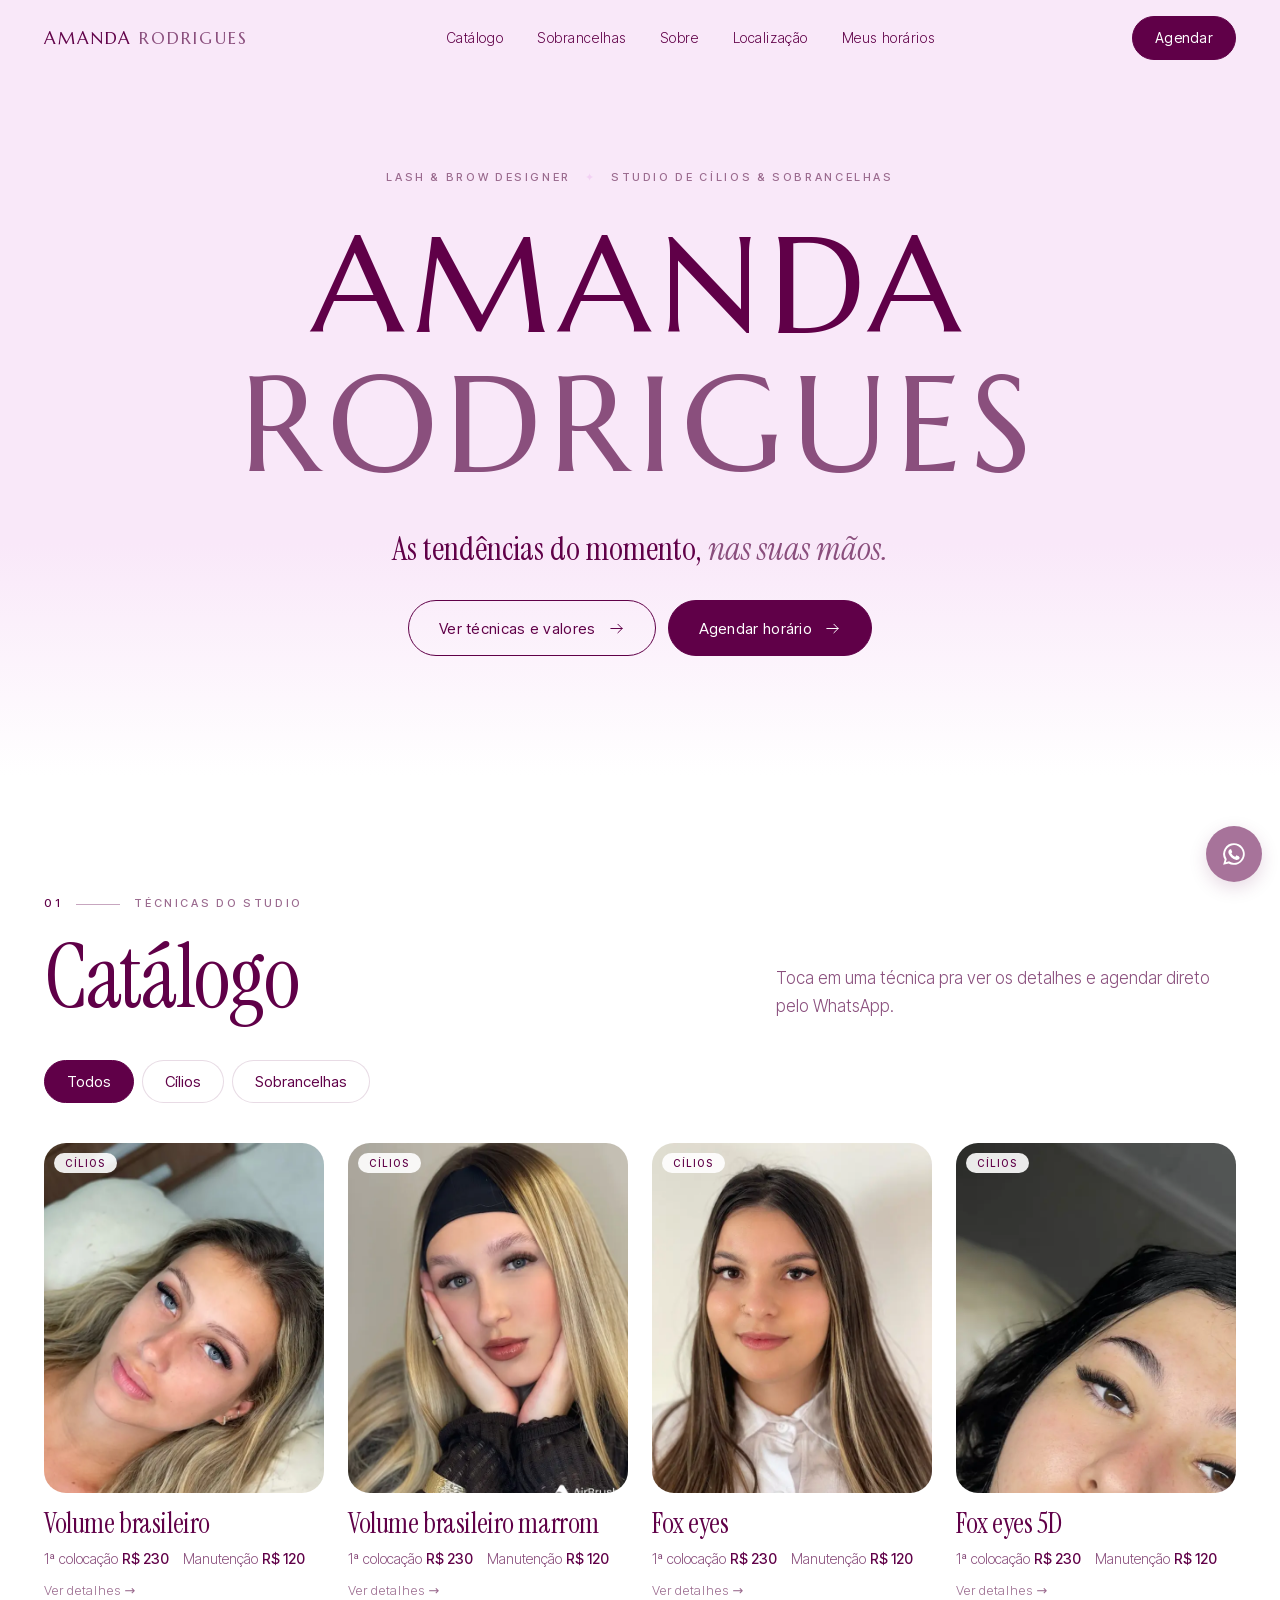
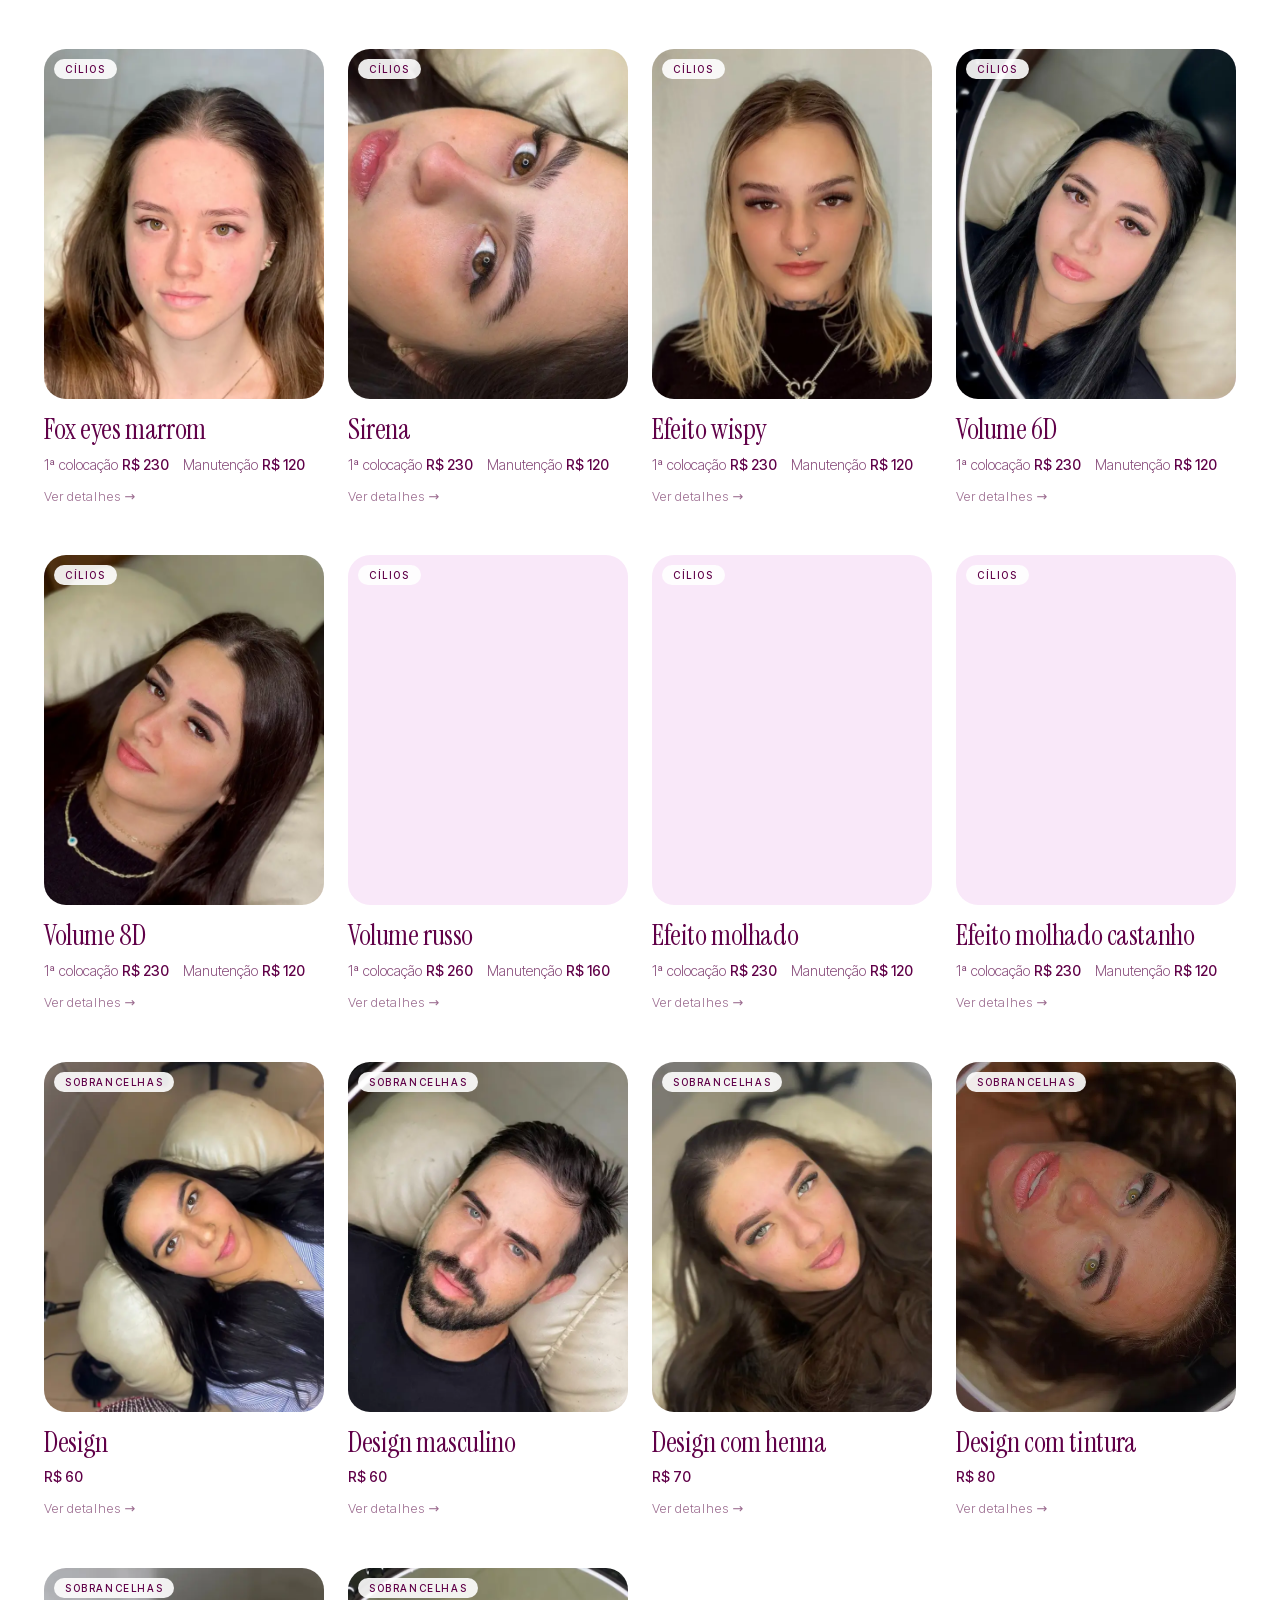
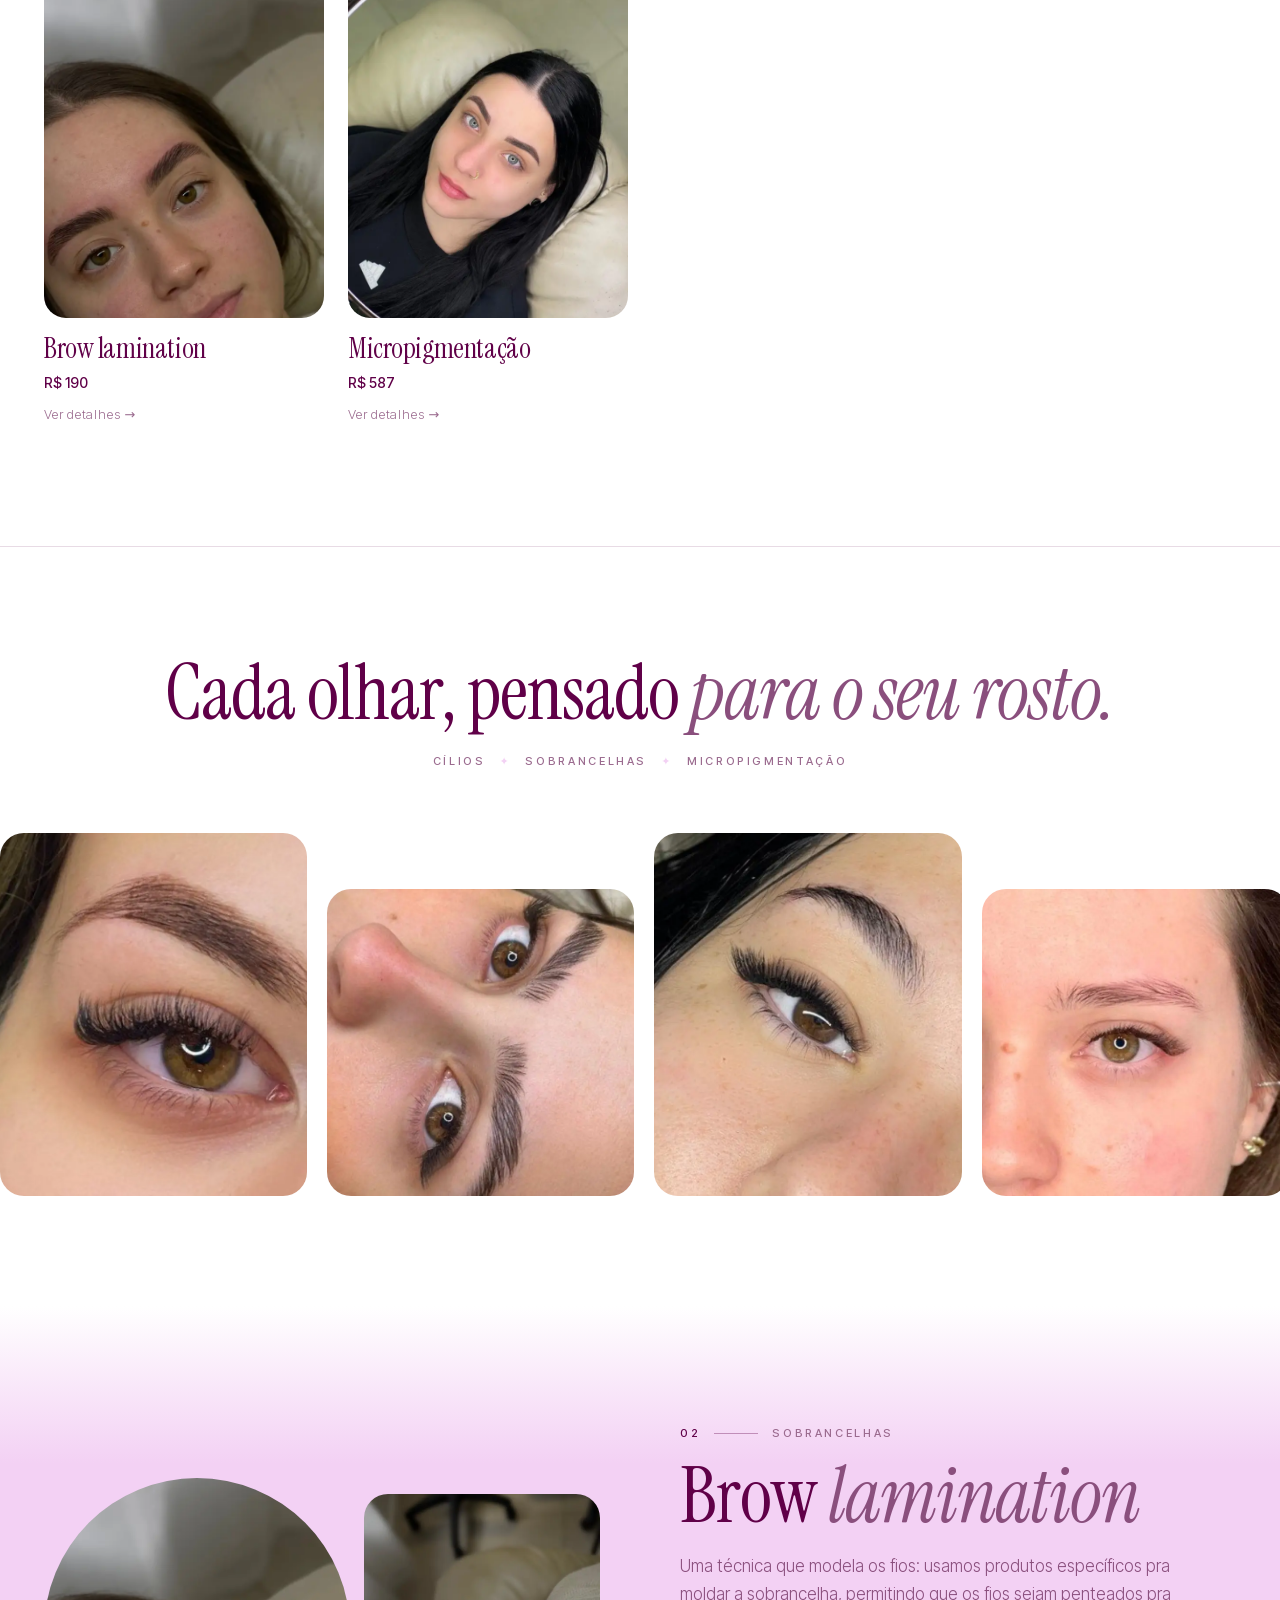
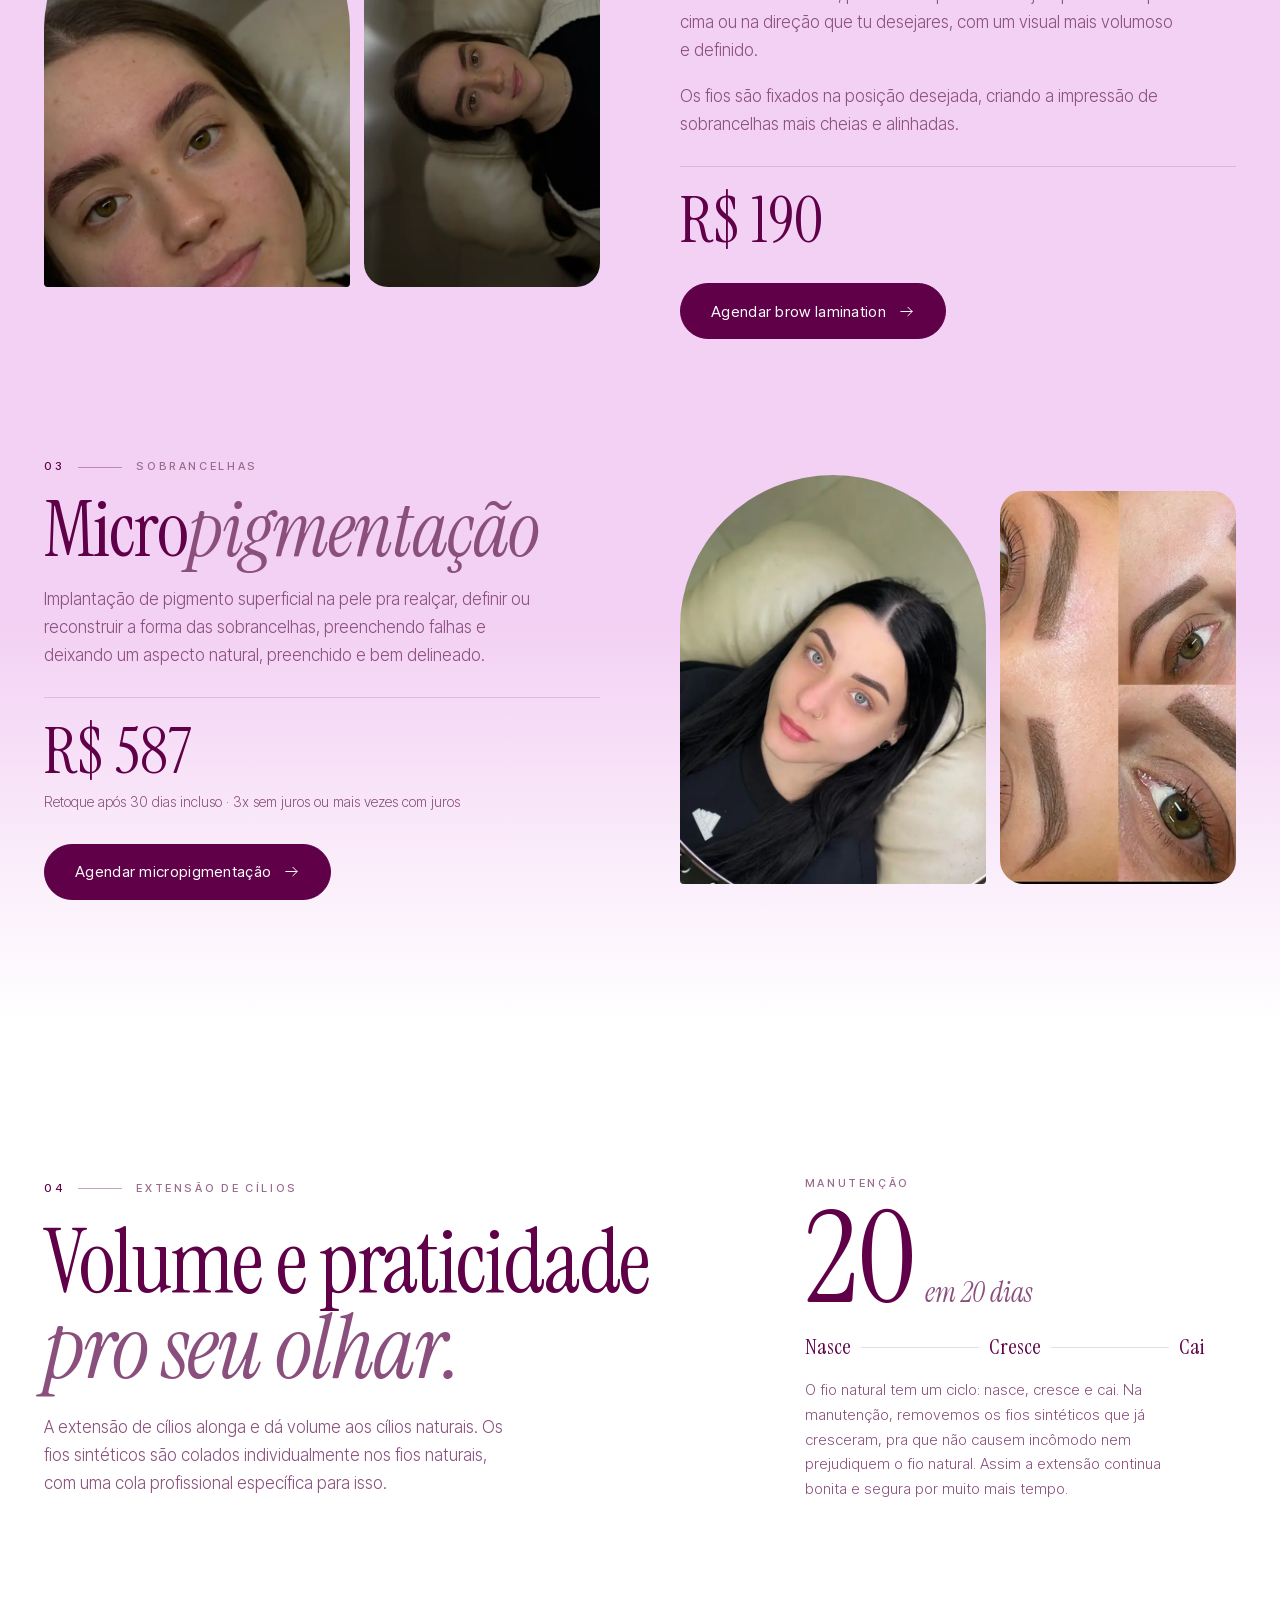
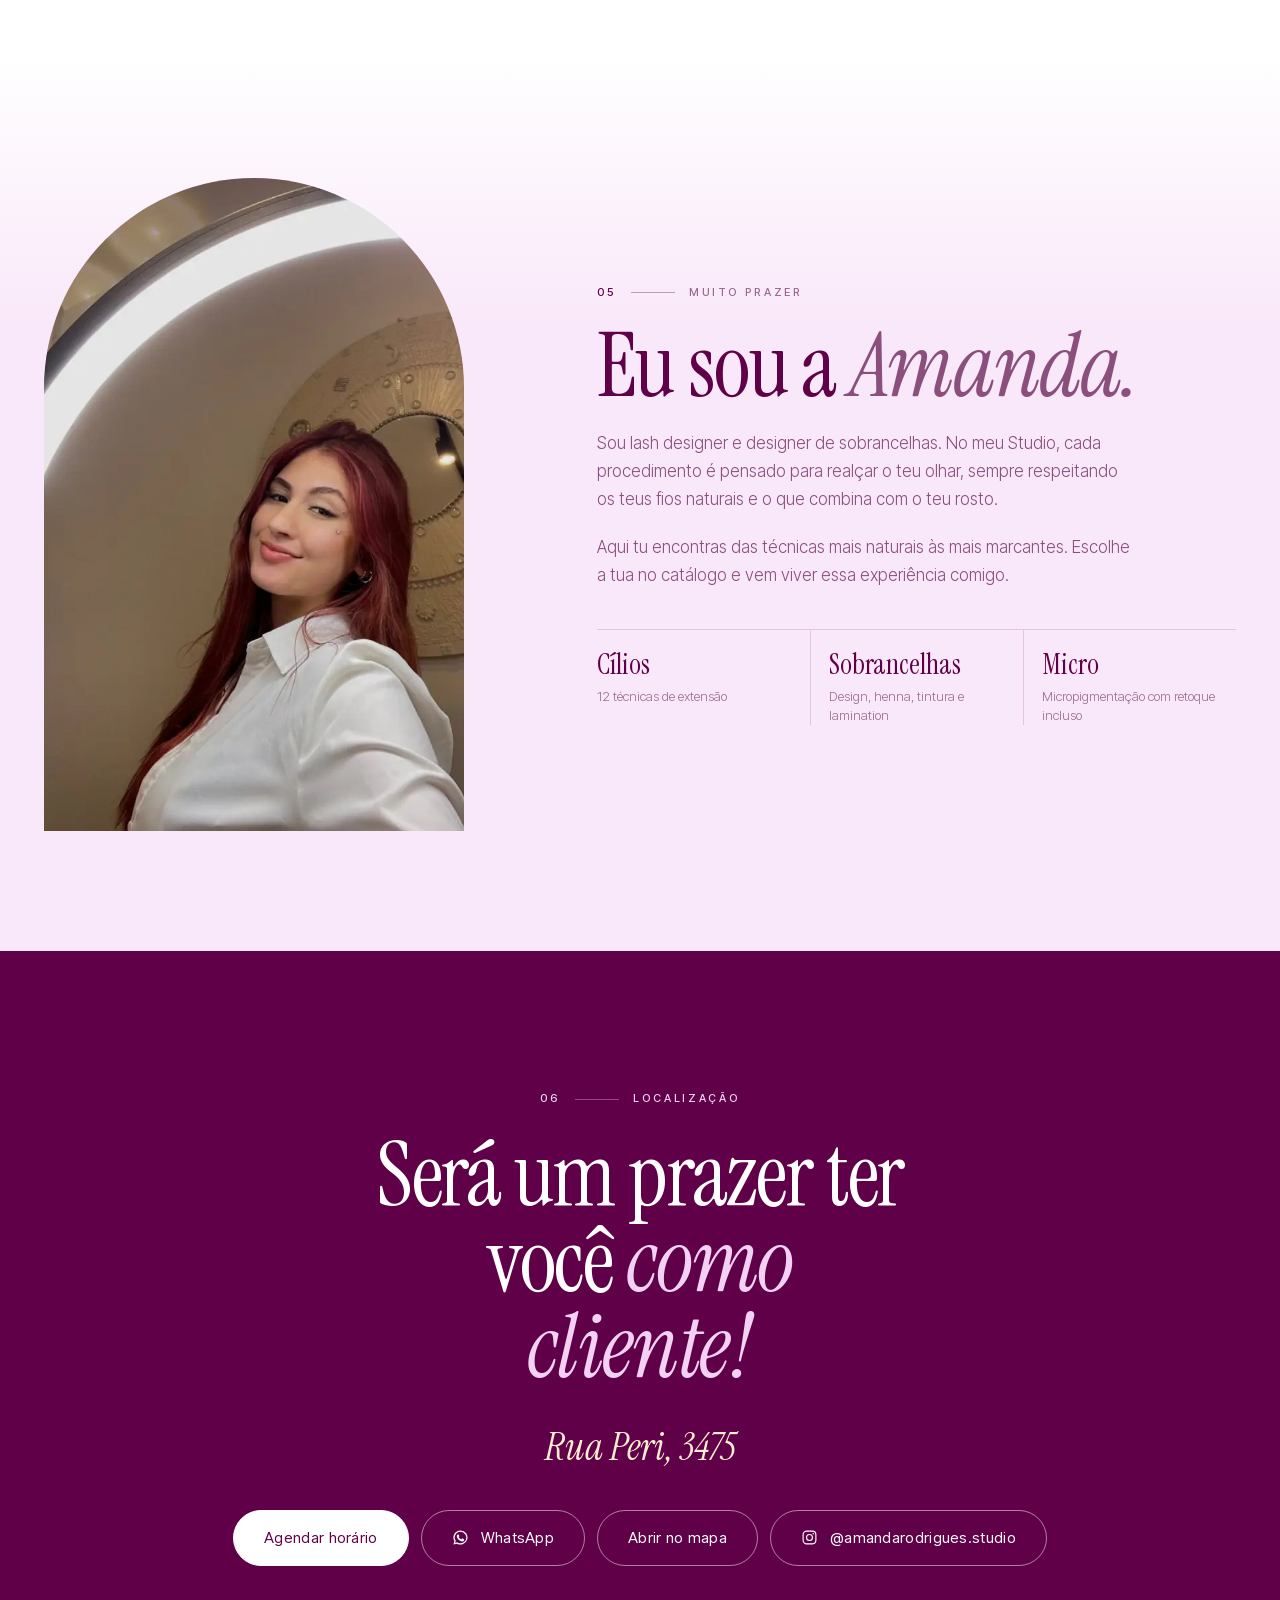
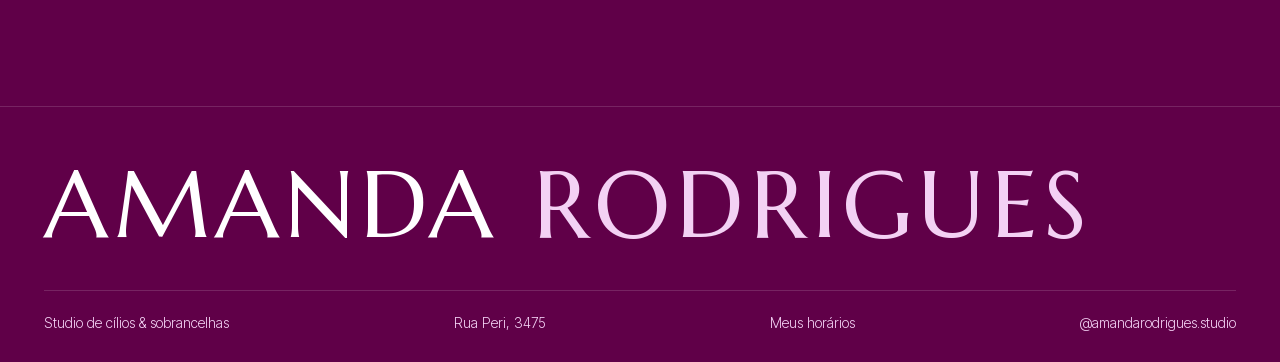
==== commit f8b28cf0: "Botão do WhatsApp transparente e ícone do Instagram - Botão do WhatsApp semitransparente; nas partes" ====
--- a/index.html
+++ b/index.html
@@ -202,7 +202,9 @@
 .js .rv{opacity:0;transform:translateY(26px);transition:opacity 1.1s var(--ease),transform 1.1s var(--ease)}
 .js .rv.in{opacity:1;transform:none}
 
-.fab{position:fixed;right:18px;bottom:calc(18px + env(safe-area-inset-bottom,0px));z-index:30;width:56px;height:56px;border-radius:50%;display:grid;place-items:center;background:var(--pl);color:var(--wh);box-shadow:0 10px 30px rgba(96,0,72,.3);transition:transform .3s var(--ease)}
+.fab{position:fixed;right:18px;bottom:calc(18px + env(safe-area-inset-bottom,0px));z-index:30;width:56px;height:56px;border-radius:50%;display:grid;place-items:center;background:rgba(96,0,72,.55);color:var(--wh);box-shadow:0 6px 18px rgba(96,0,72,.15);border:1px solid transparent;transition:transform .3s var(--ease),background .3s,border-color .3s,box-shadow .3s}
+.fab.esc{background:rgba(255,255,255,.06);border-color:rgba(255,255,255,.5);box-shadow:none}
+@media(max-width:899px){footer{padding-bottom:calc(100px + env(safe-area-inset-bottom,0px))}}
 .fab:hover{transform:scale(1.07)}
 .fab svg{width:26px;height:26px}
 @media(max-width:600px){section{padding:96px 0}}
@@ -213,6 +215,7 @@
 <script>document.documentElement.classList.add("js")</script>
 <svg width="0" height="0" style="position:absolute" aria-hidden="true">
 <symbol id="wa" viewBox="0 0 24 24"><path fill="currentColor" d="M12 2a10 10 0 0 0-8.6 15.1L2 22l5-1.3A10 10 0 1 0 12 2Zm0 18.2c-1.5 0-2.9-.4-4.2-1.2l-.3-.2-3 .8.8-2.9-.2-.3A8.2 8.2 0 1 1 12 20.2Zm4.5-6.1c-.2-.1-1.5-.7-1.7-.8-.2-.1-.4-.1-.6.1l-.8 1c-.1.2-.3.2-.5.1a6.7 6.7 0 0 1-3.3-2.9c-.3-.4.2-.4.7-1.3.1-.2 0-.3 0-.4l-.8-1.8c-.2-.5-.4-.4-.6-.4h-.5a1 1 0 0 0-.7.3 3 3 0 0 0-.9 2.2c0 1.3.9 2.5 1 2.7.1.2 1.8 2.8 4.4 3.9 1.6.7 2.3.8 3.1.6.5-.1 1.5-.6 1.7-1.2.2-.6.2-1.1.2-1.2-.1-.1-.3-.2-.5-.3Z"/></symbol>
+<symbol id="ig" viewBox="0 0 24 24"><g fill="none" stroke="currentColor" stroke-width="1.6"><rect x="3" y="3" width="18" height="18" rx="5"/><circle cx="12" cy="12" r="4.2"/></g><circle cx="17.3" cy="6.7" r="1.1" fill="currentColor"/></symbol>
 <symbol id="ar" viewBox="0 0 24 24"><path d="M4 12h16m-6-6 6 6-6 6" fill="none" stroke="currentColor" stroke-width="1.4" stroke-linecap="round" stroke-linejoin="round"/></symbol>
 </svg>
 
@@ -341,7 +344,7 @@
 <a class="b" href="agendar.html">Agendar horário</a>
 <a class="b o" data-wa href="https://wa.me/555193593345" target="_blank" rel="noopener"><svg aria-hidden="true"><use href="#wa"/></svg>WhatsApp</a>
 <a class="b o" href="https://www.google.com/maps/search/?api=1&amp;query=Rua%20Peri%2C%203475" target="_blank" rel="noopener">Abrir no mapa</a>
-<a class="b o" href="https://instagram.com/amandarodrigues.studio" target="_blank" rel="noopener">@amandarodrigues.studio</a>
+<a class="b o" href="https://instagram.com/amandarodrigues.studio" target="_blank" rel="noopener"><svg aria-hidden="true"><use href="#ig"/></svg>@amandarodrigues.studio</a>
 </div>
 </div></section>
 </main>
@@ -359,6 +362,12 @@
 function wa(s){return"https://api.whatsapp.com/send?phone=555193593345&text="+encodeURIComponent(s?BASE+": "+s+".":BASE+".")}
 D.querySelectorAll("[data-wa]").forEach(function(a){a.href=wa(a.dataset.wa)});
 var tp=D.getElementById("top");function sc(){tp.classList.toggle("s",scrollY>40)}addEventListener("scroll",sc,{passive:true});sc();
+/* botão do WhatsApp fica transparente quando passa por cima das partes vinho */
+var fab=D.querySelector(".fab"),esc=D.querySelectorAll(".loc,footer"),fq=0;
+function fb(){fq=0;if(!fab)return;var r=fab.getBoundingClientRect(),y=r.top+r.height/2,on=false;
+ esc.forEach(function(s){var b=s.getBoundingClientRect();if(y>=b.top&&y<=b.bottom)on=true});fab.classList.toggle("esc",on)}
+function fbq(){if(!fq)fq=requestAnimationFrame(fb)}
+addEventListener("scroll",fbq,{passive:true});addEventListener("resize",fbq);fb();
 requestAnimationFrame(function(){D.body.classList.add("ld")});
 var els=D.querySelectorAll(".rv");
 if("IntersectionObserver" in window){var io=new IntersectionObserver(function(es){es.forEach(function(e){if(e.isIntersecting){e.target.classList.add("in");io.unobserve(e.target)}})},{rootMargin:"0px 0px -8% 0px",threshold:.05});els.forEach(function(e){io.observe(e)})}else els.forEach(function(e){e.classList.add("in")});
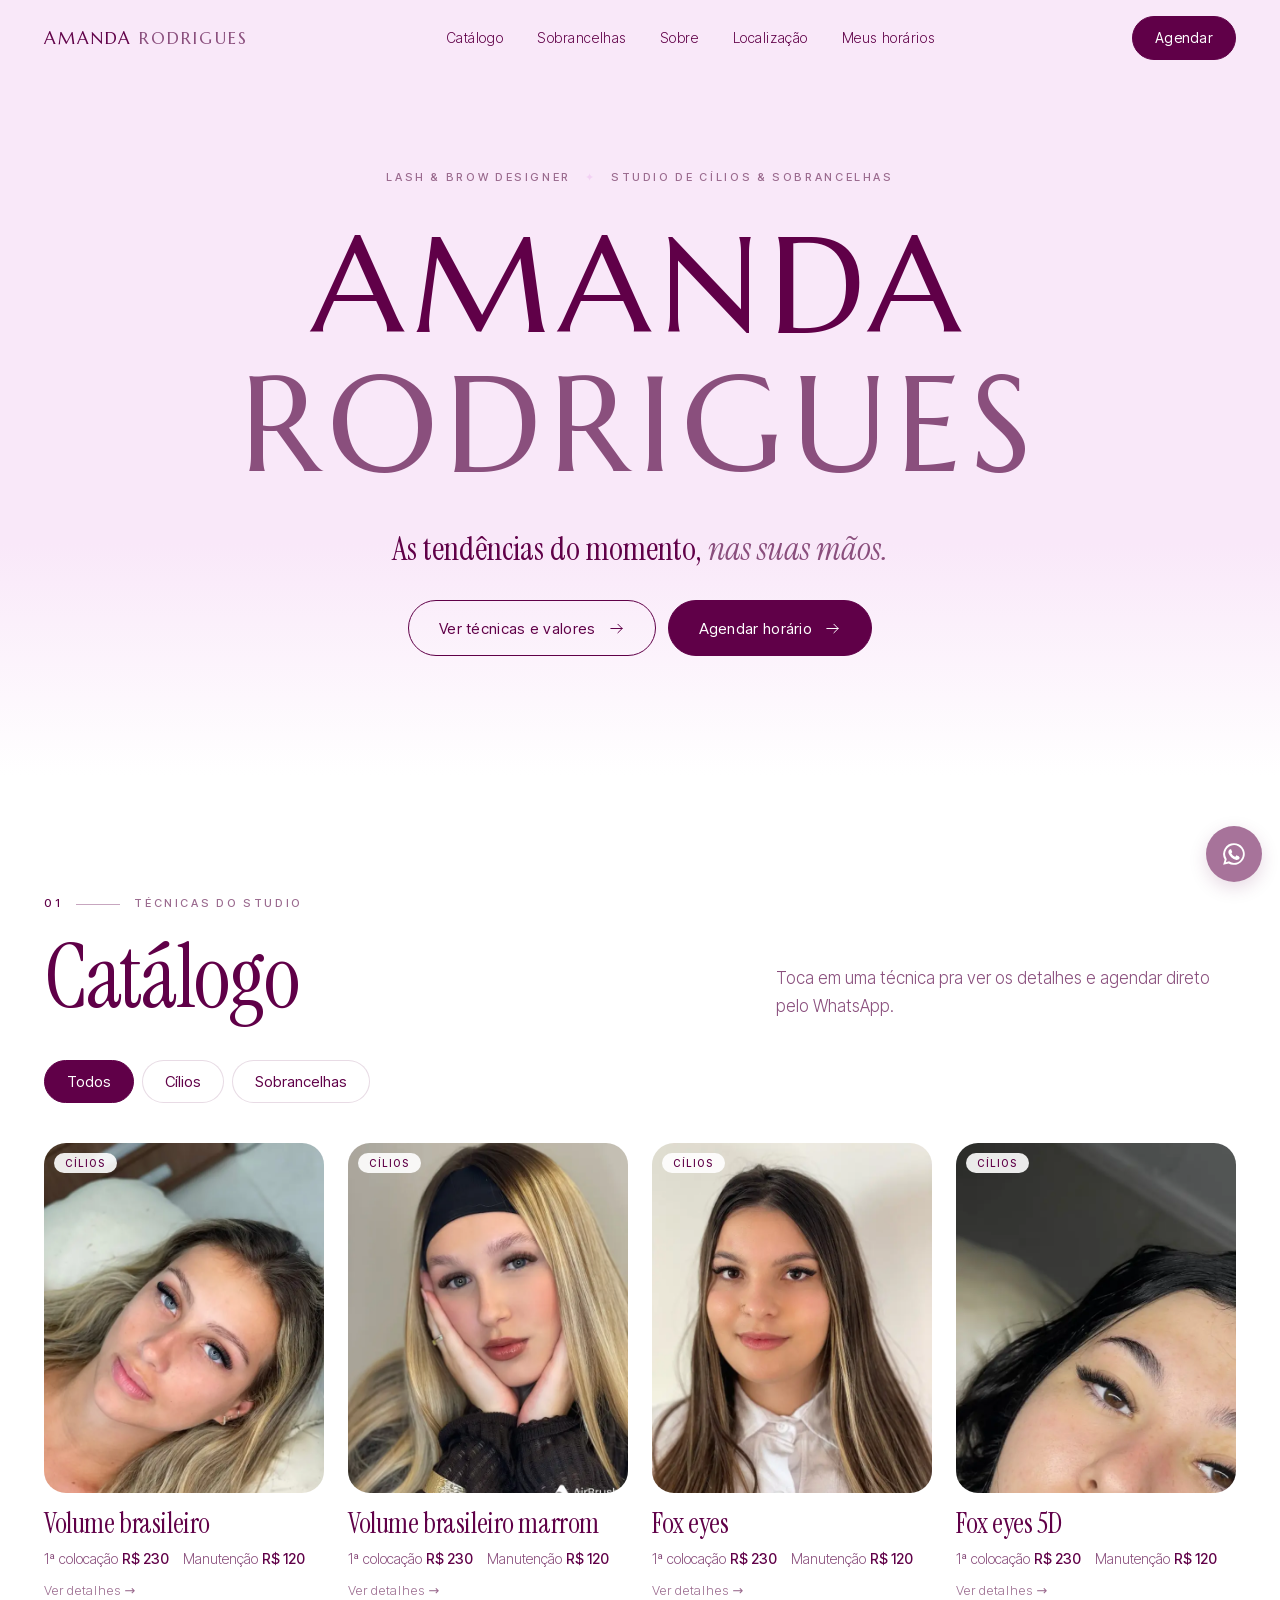
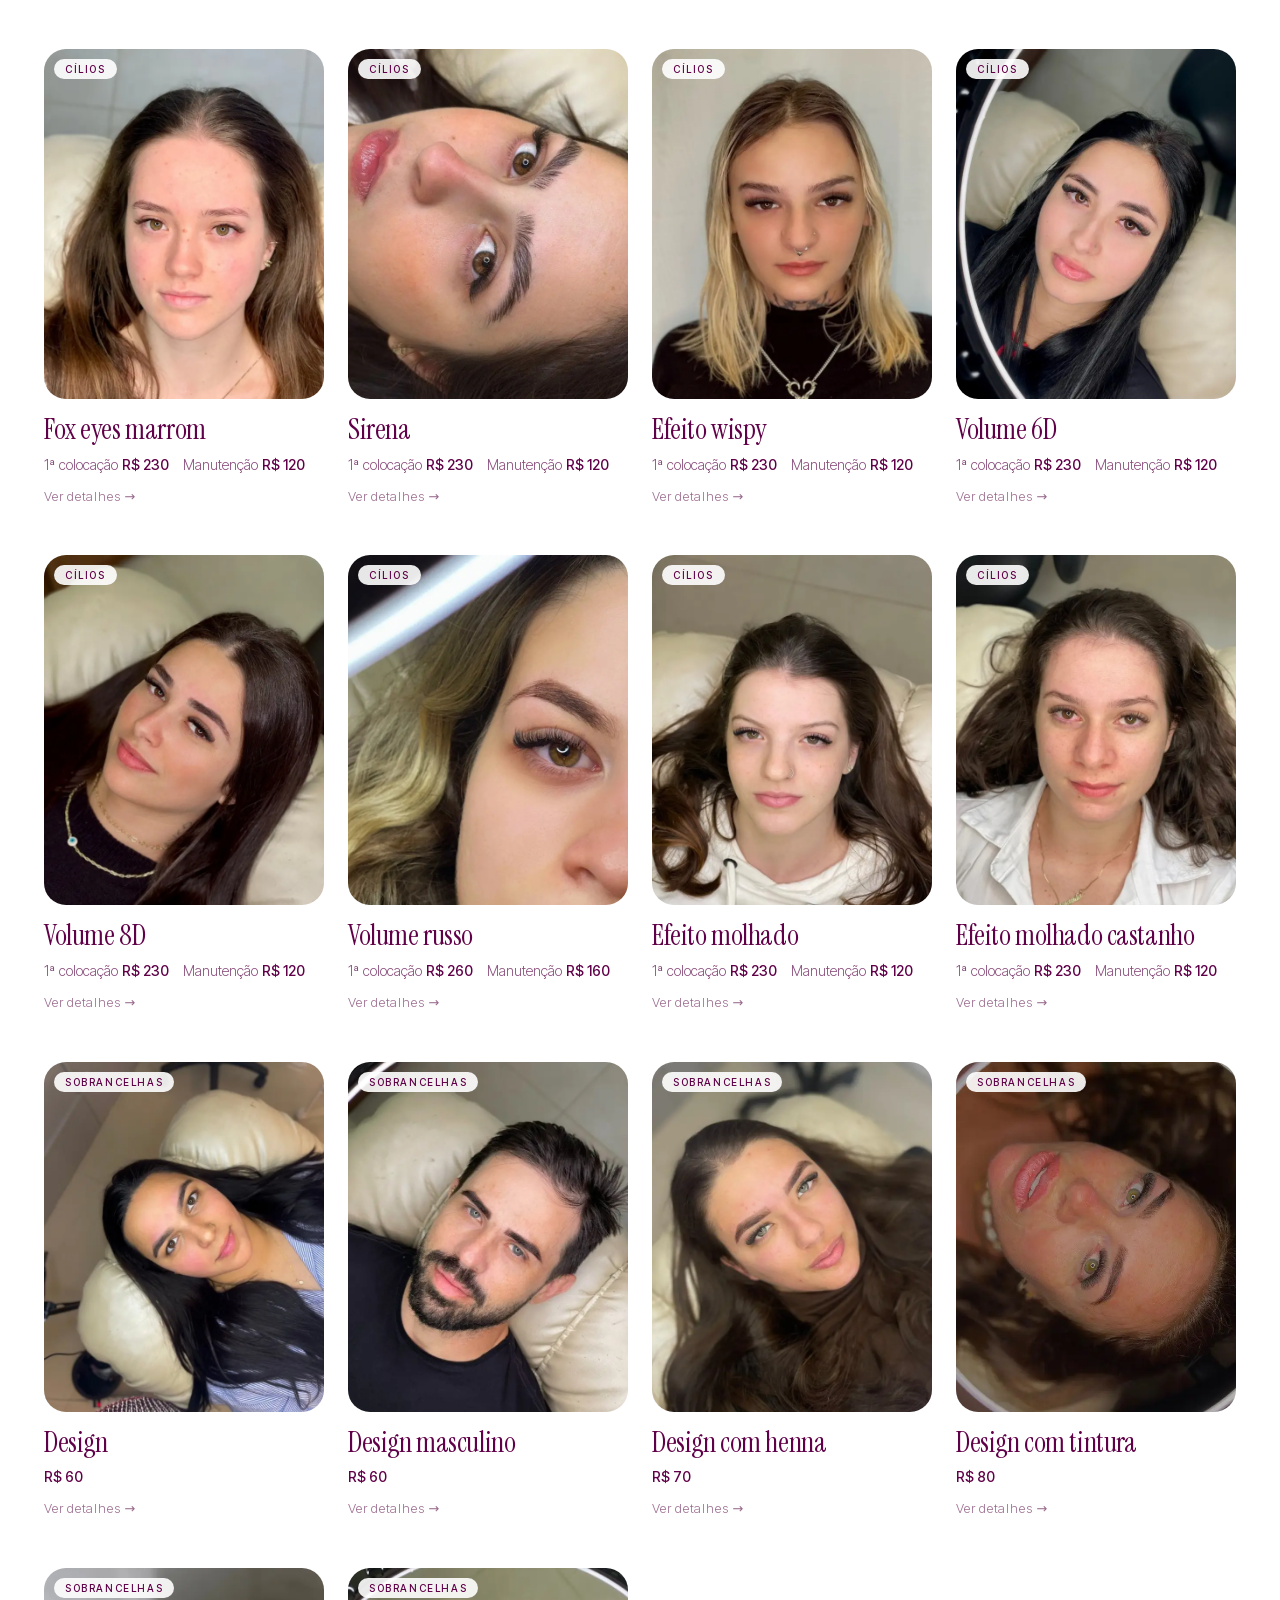
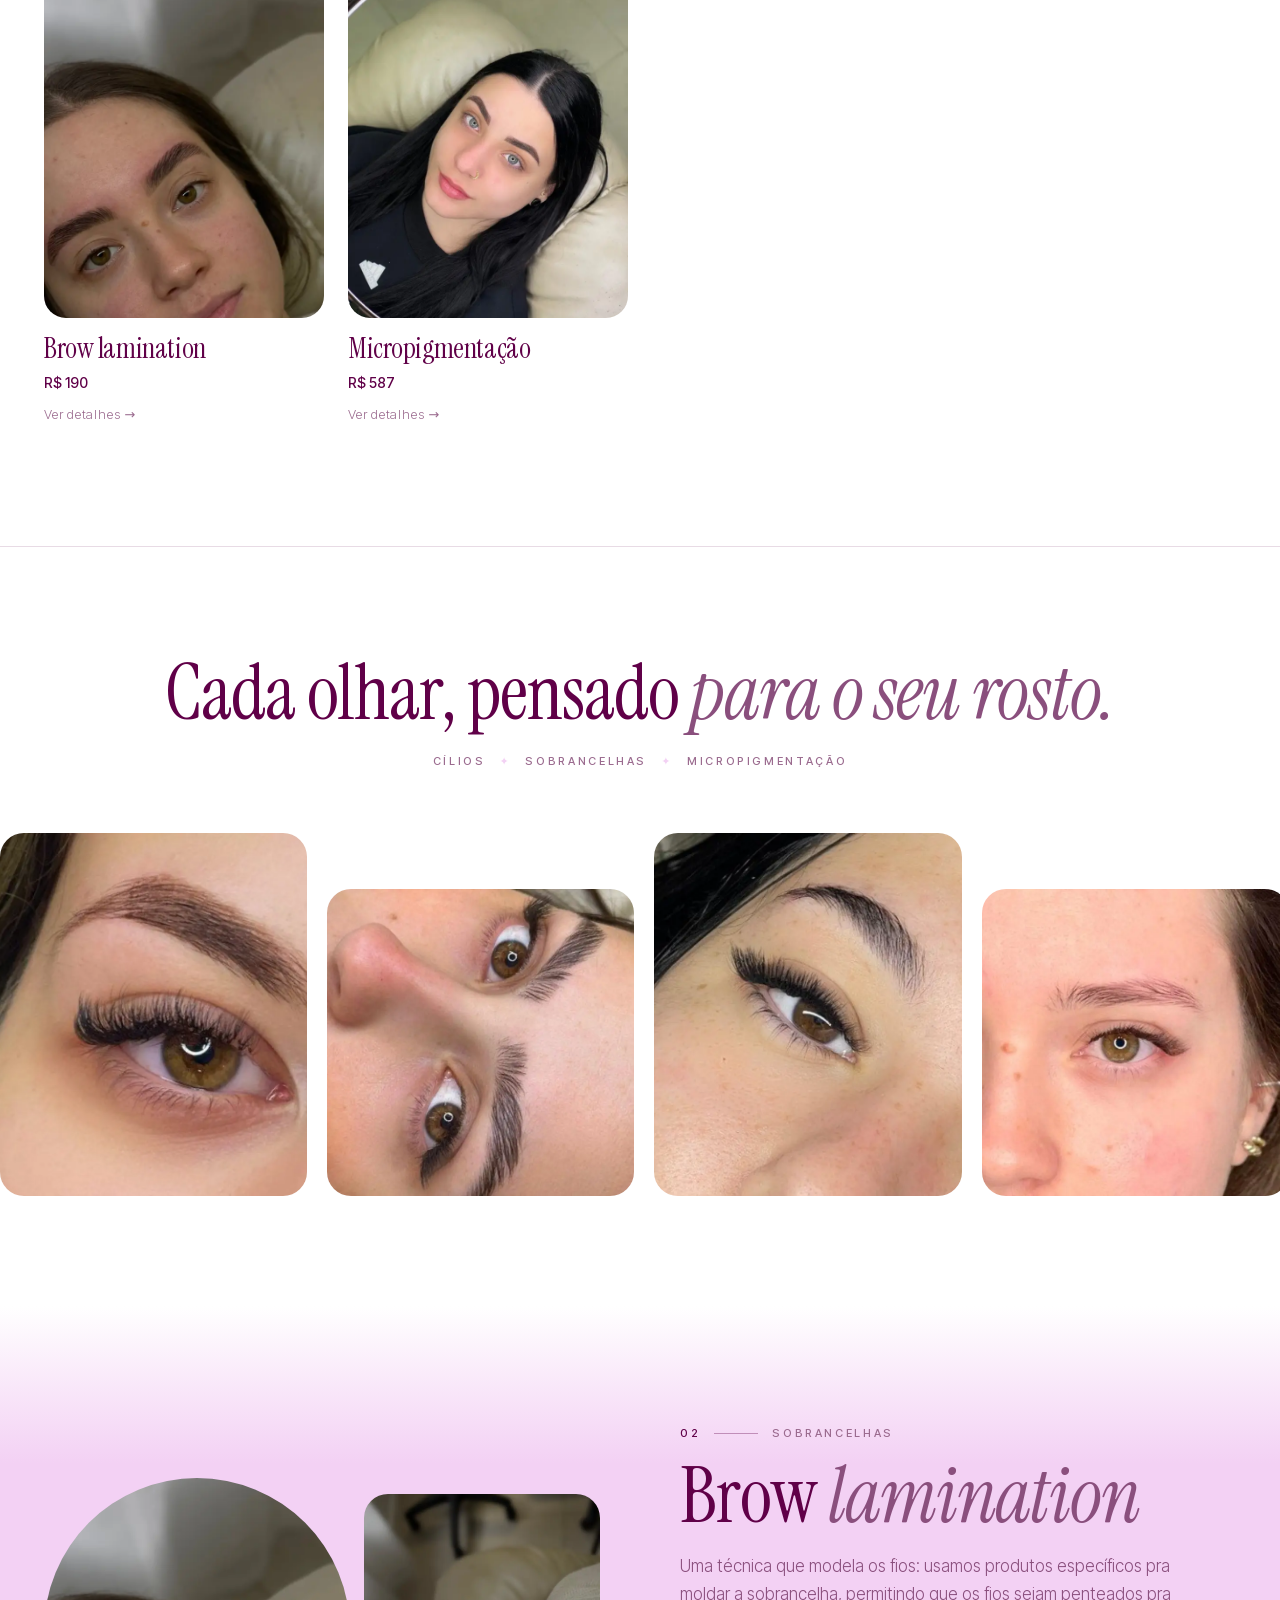
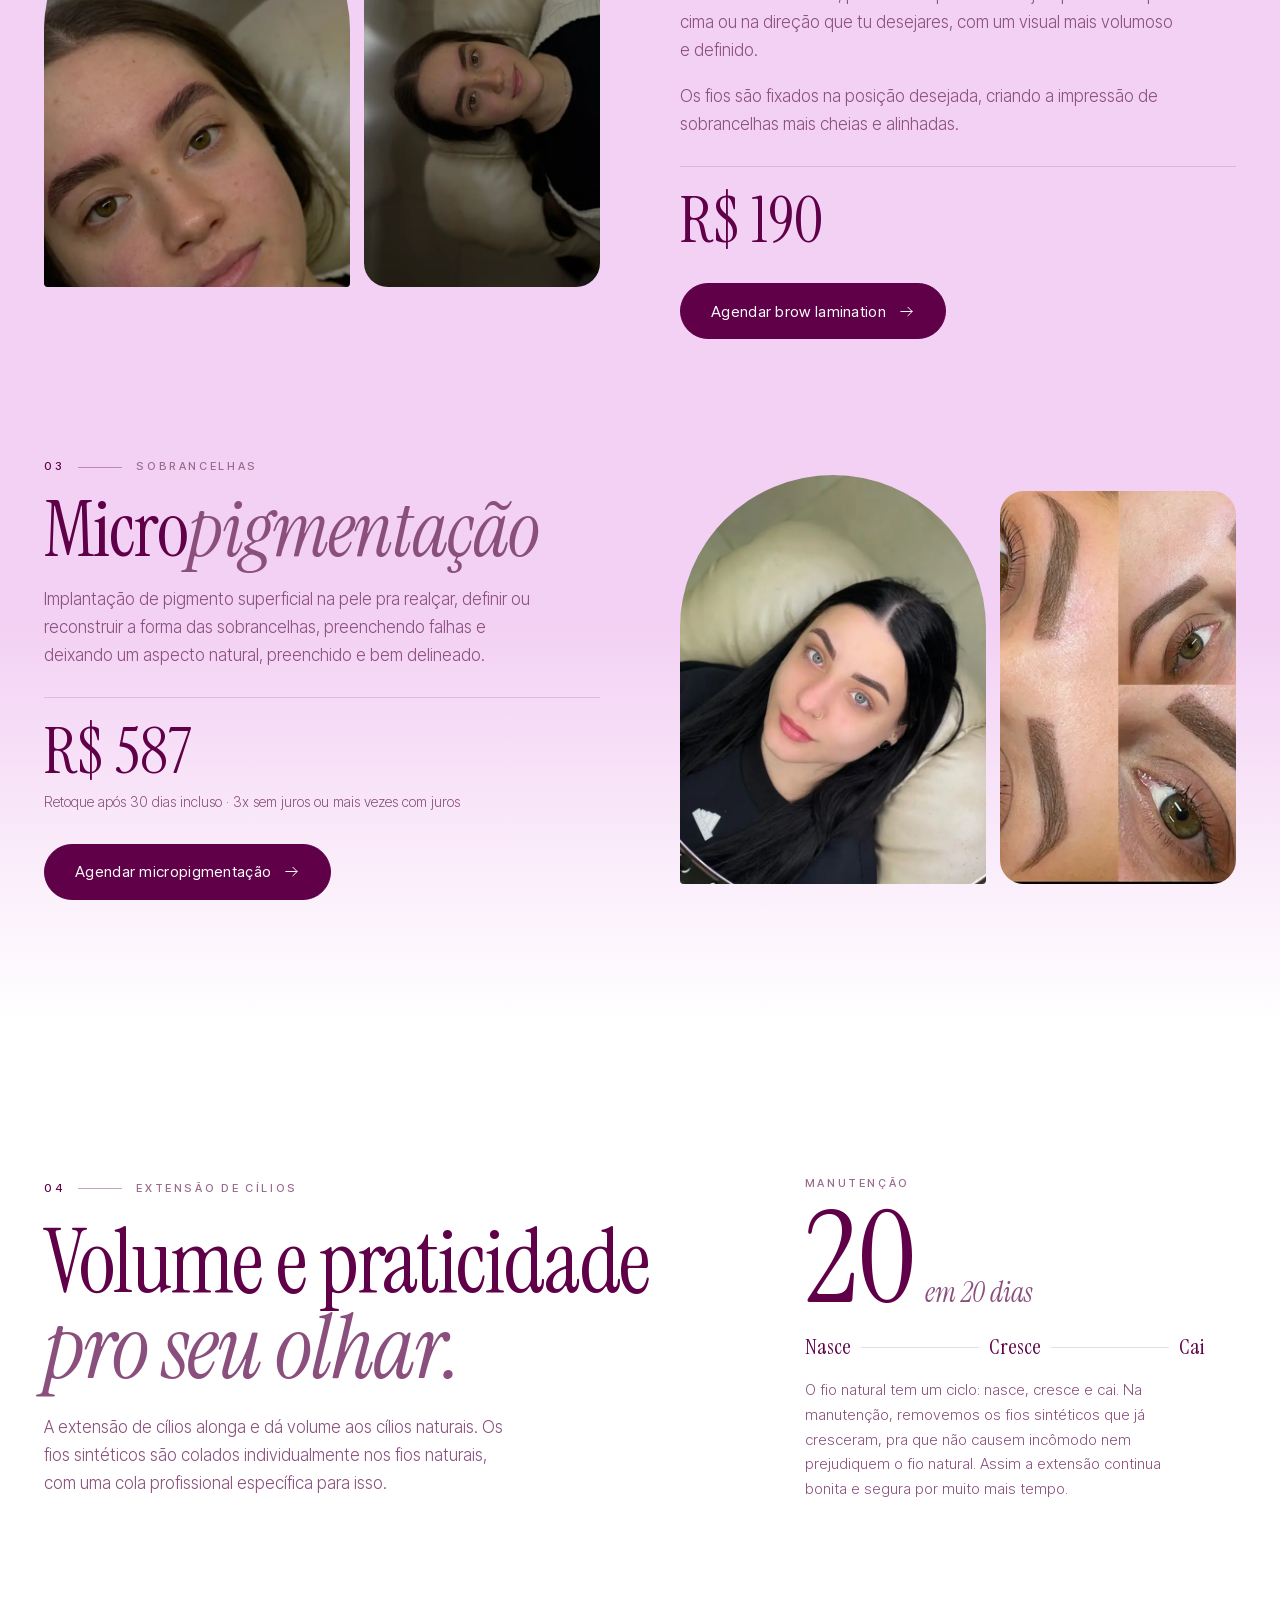
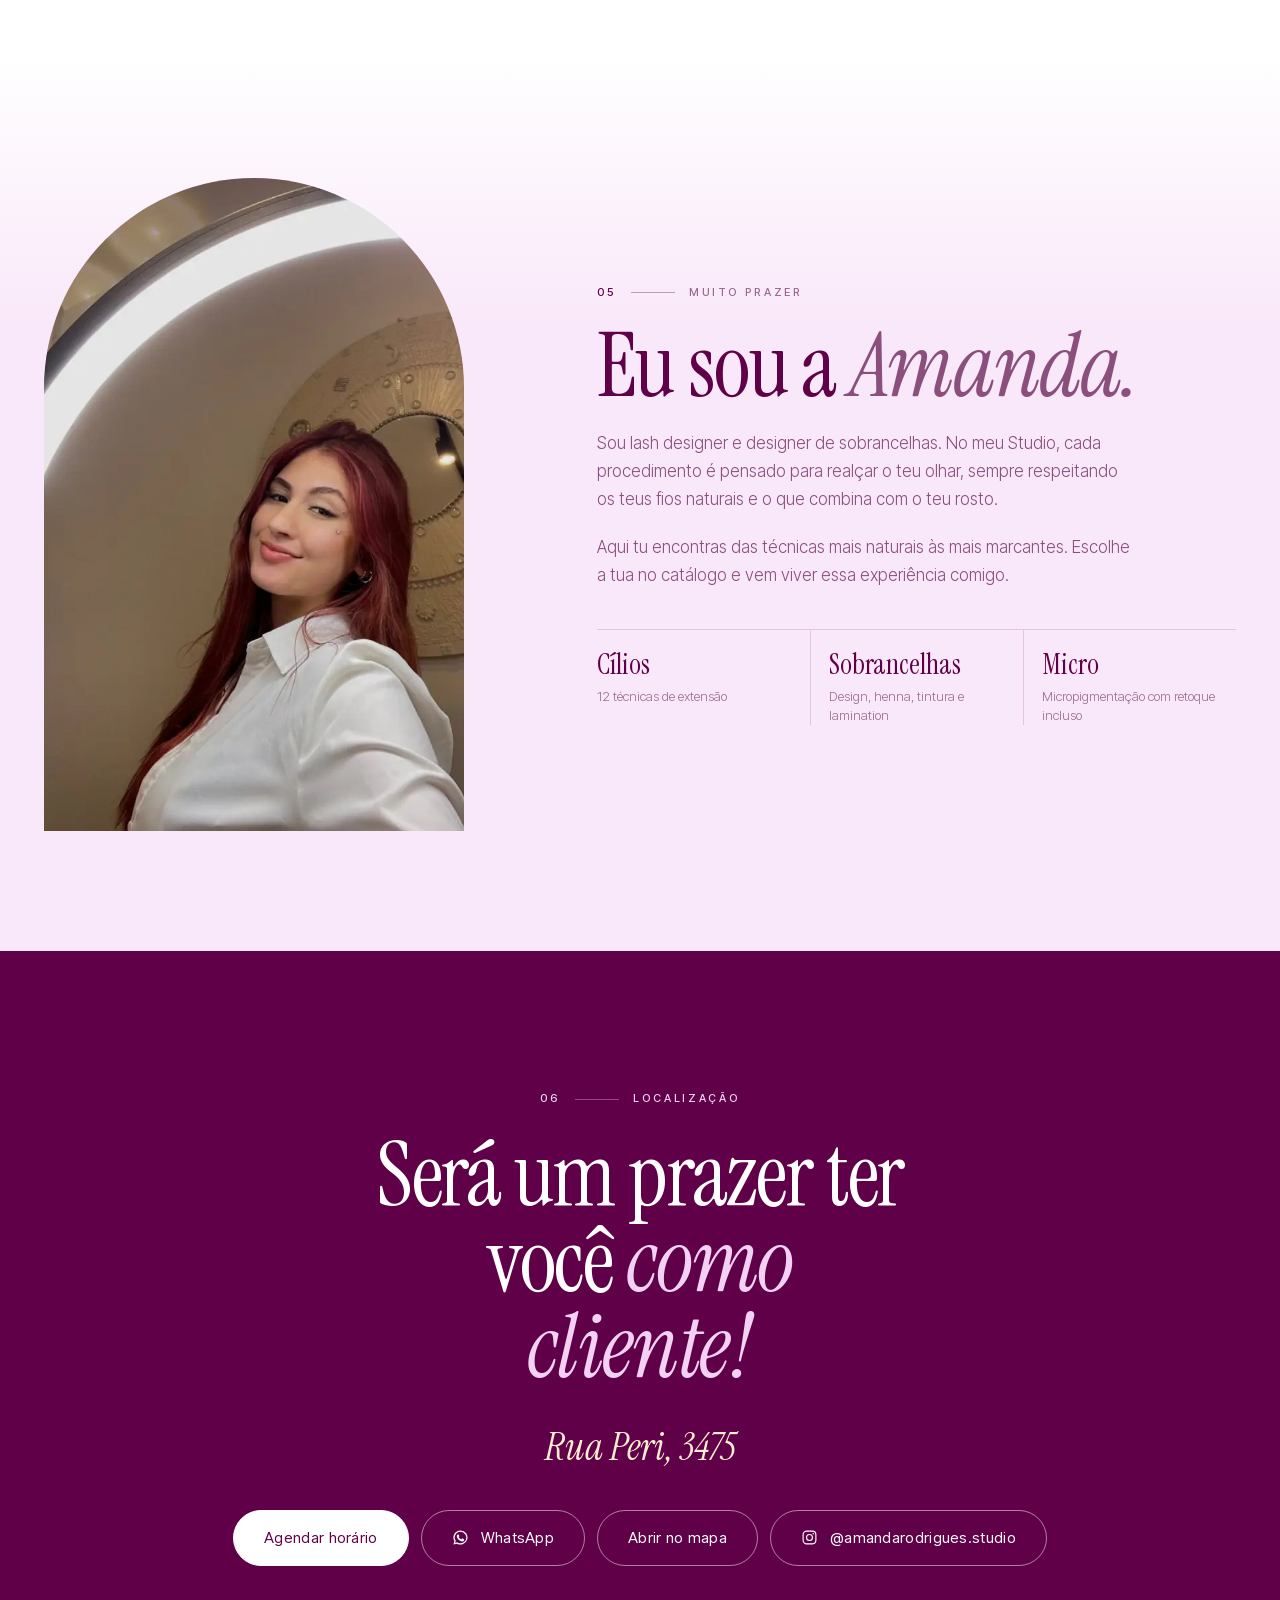
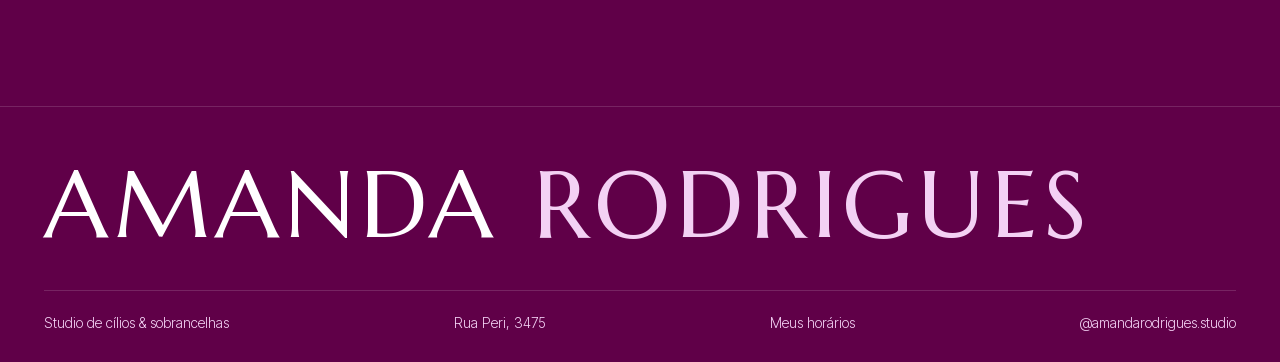
==== commit f8f4e713: "Usa o domínio studioamandarodrigues.com.br nos links do site e do painel Co-Authored-By: Claude Opus" ====
--- a/index.html
+++ b/index.html
@@ -10,7 +10,7 @@
 <meta property="og:type" content="website">
 <meta property="og:title" content="Amanda Rodrigues · Studio de cílios &amp; sobrancelhas">
 <meta property="og:description" content="As tendências do momento, nas suas mãos.">
-<meta property="og:image" content="https://vicaxd.github.io/amanda-studio/img/amanda.webp">
+<meta property="og:image" content="https://studioamandarodrigues.com.br/img/amanda.webp">
 <link rel="preload" href="fonts/instrument-serif-normal.woff2" as="font" type="font/woff2" crossorigin>
 <link rel="preload" href="fonts/instrument-serif-italic.woff2" as="font" type="font/woff2" crossorigin>
 <link rel="preload" href="fonts/marcellus-latin.woff2" as="font" type="font/woff2" crossorigin>
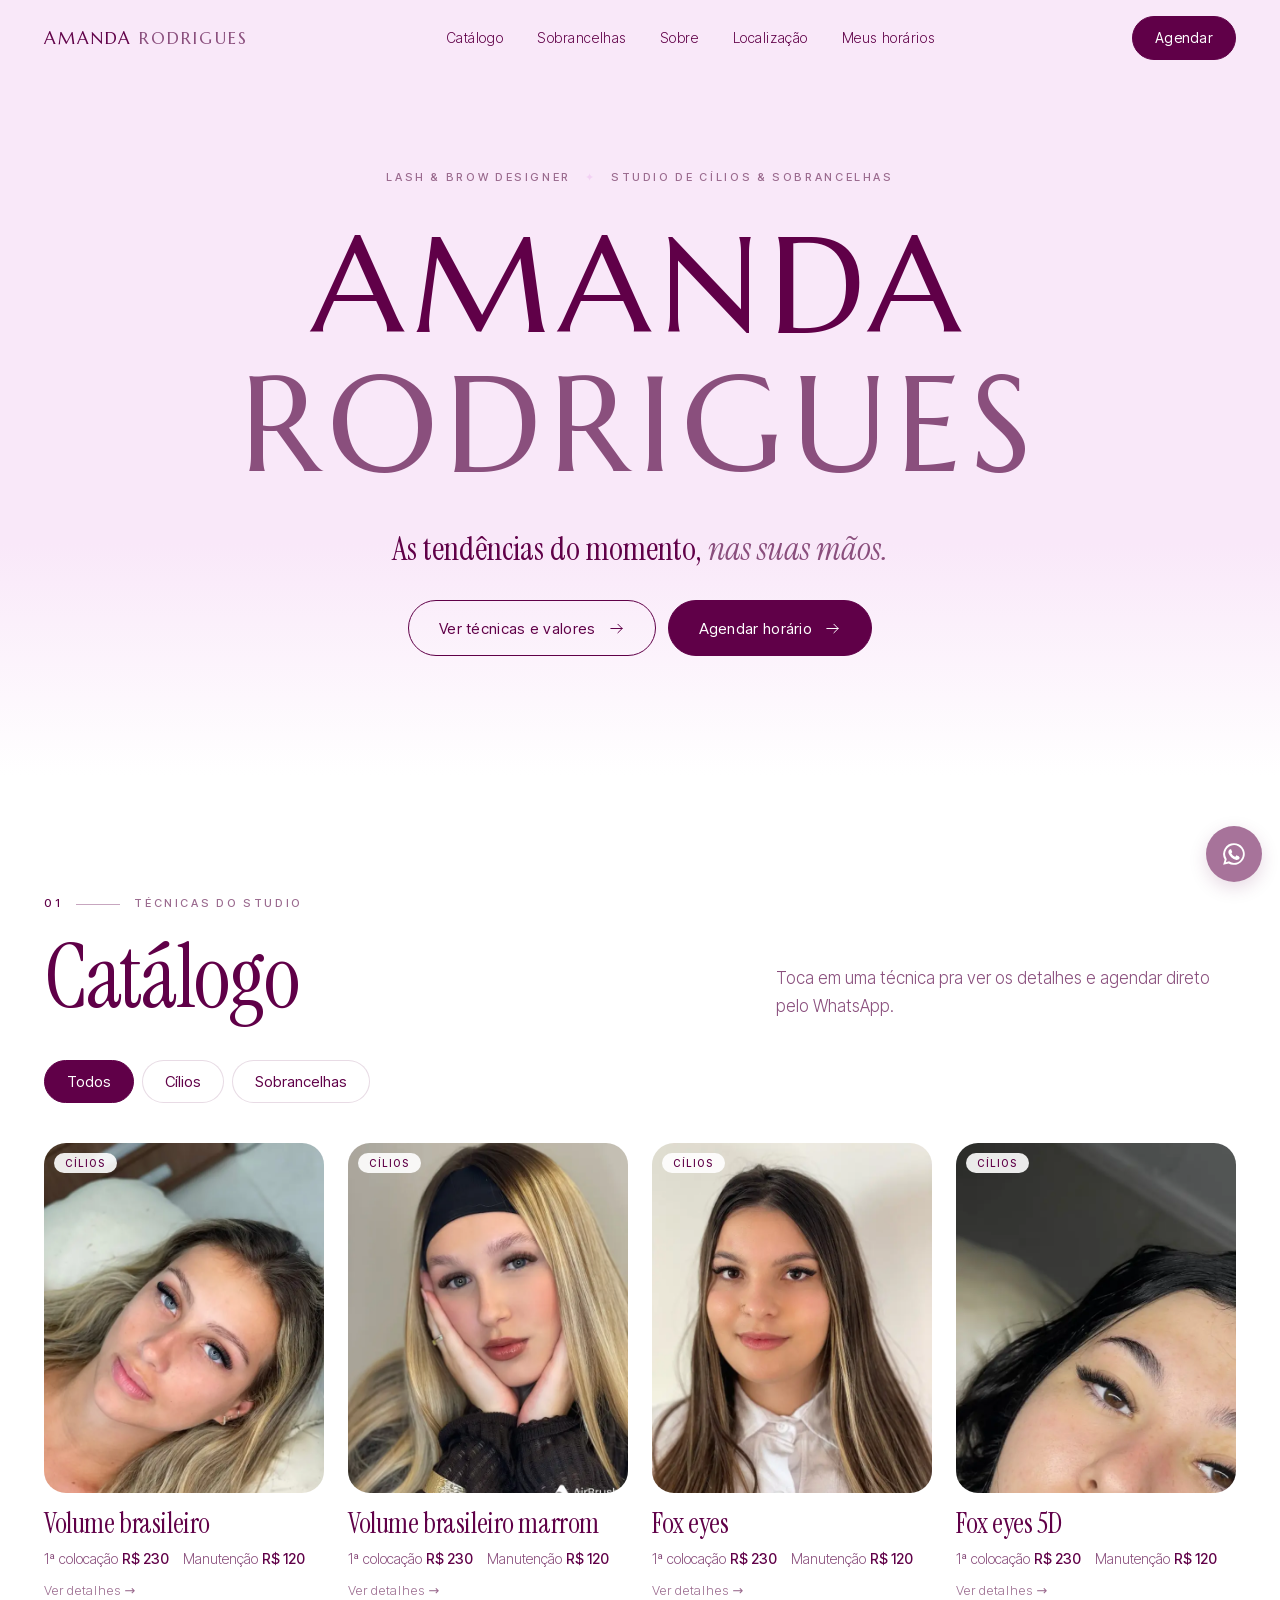
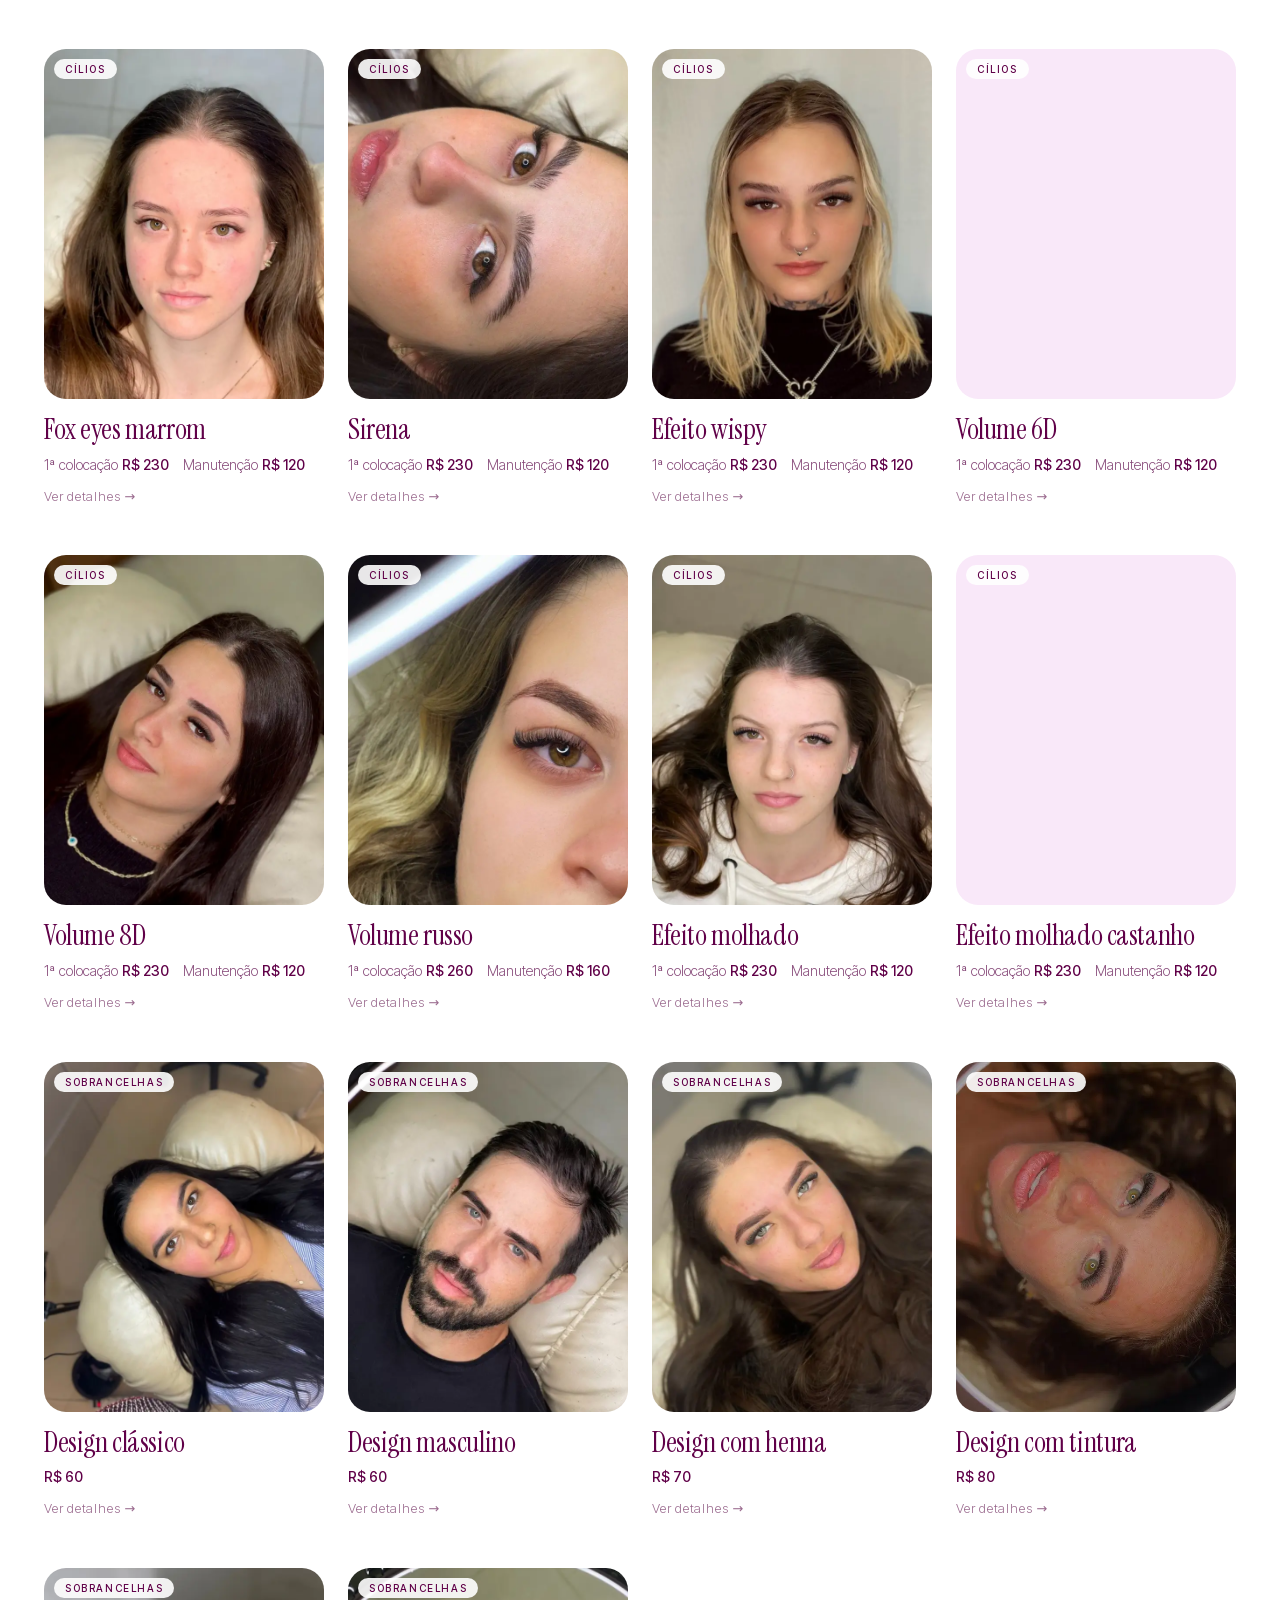
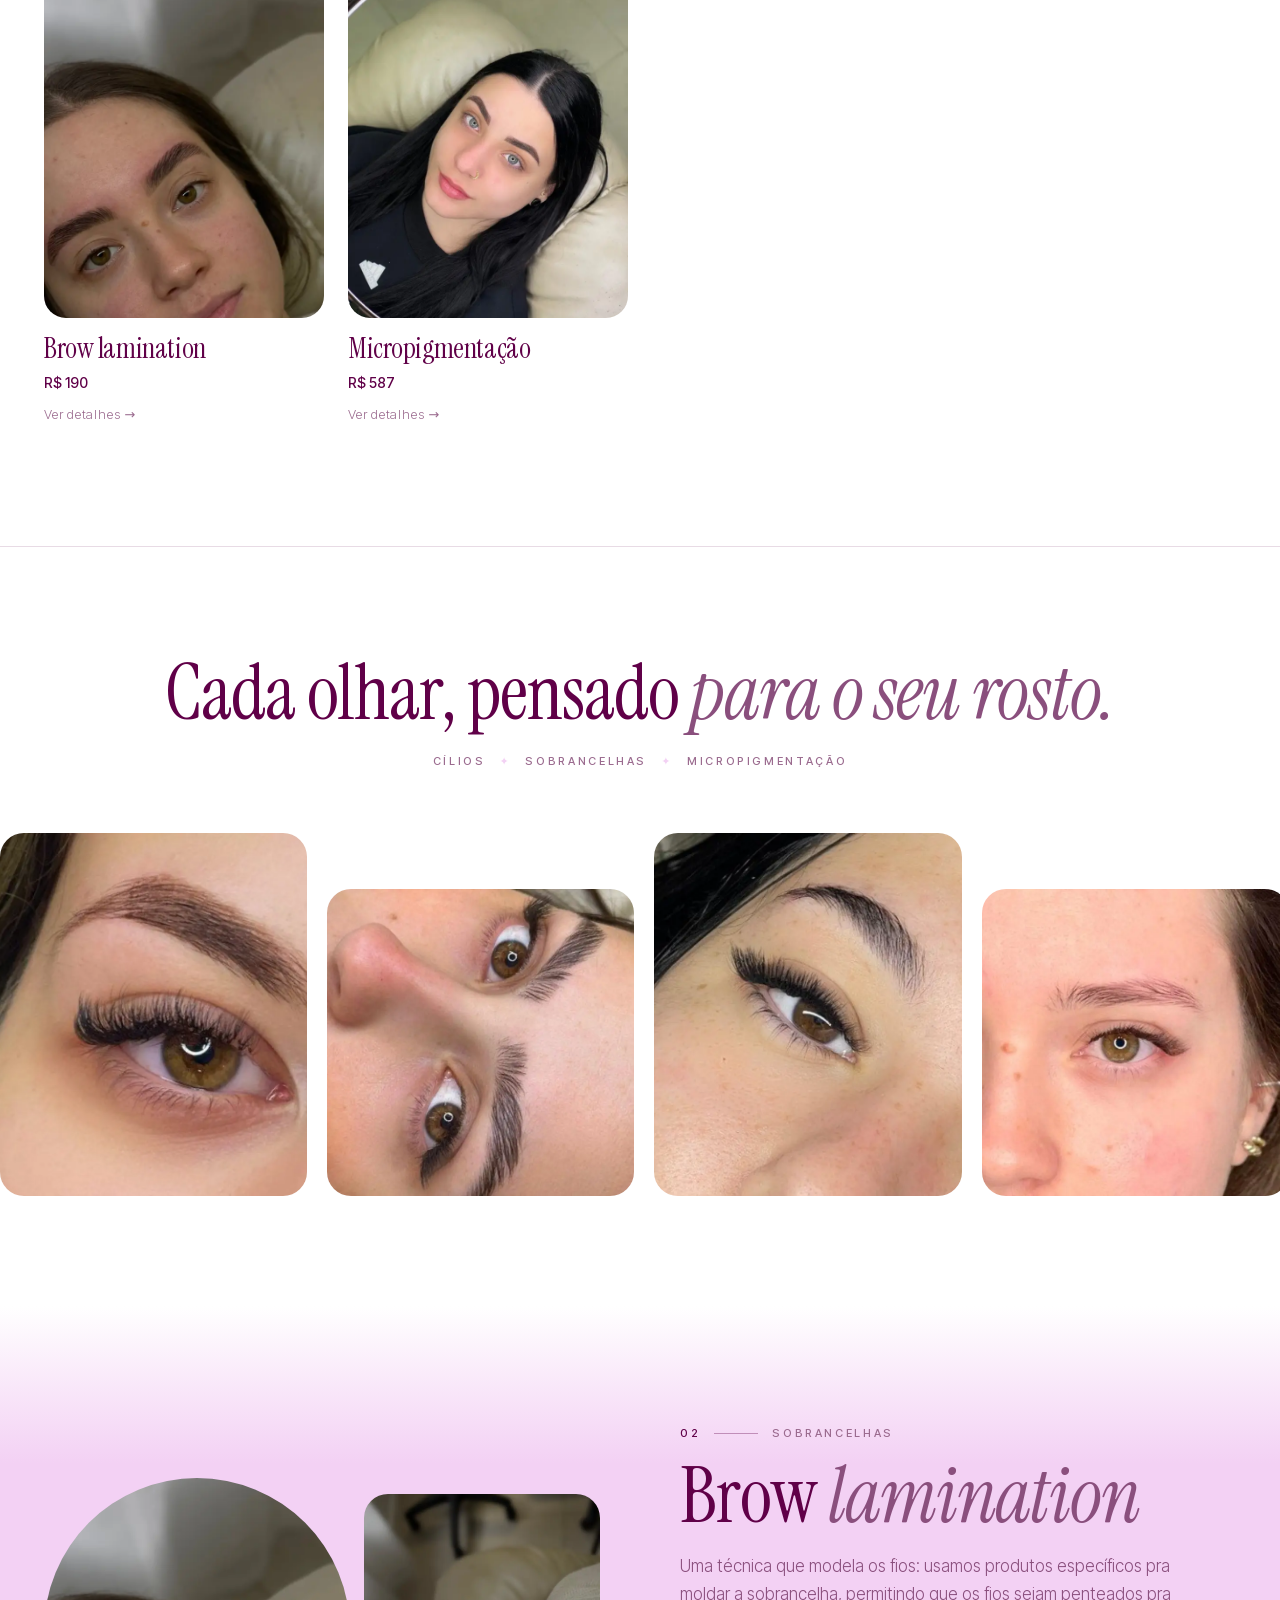
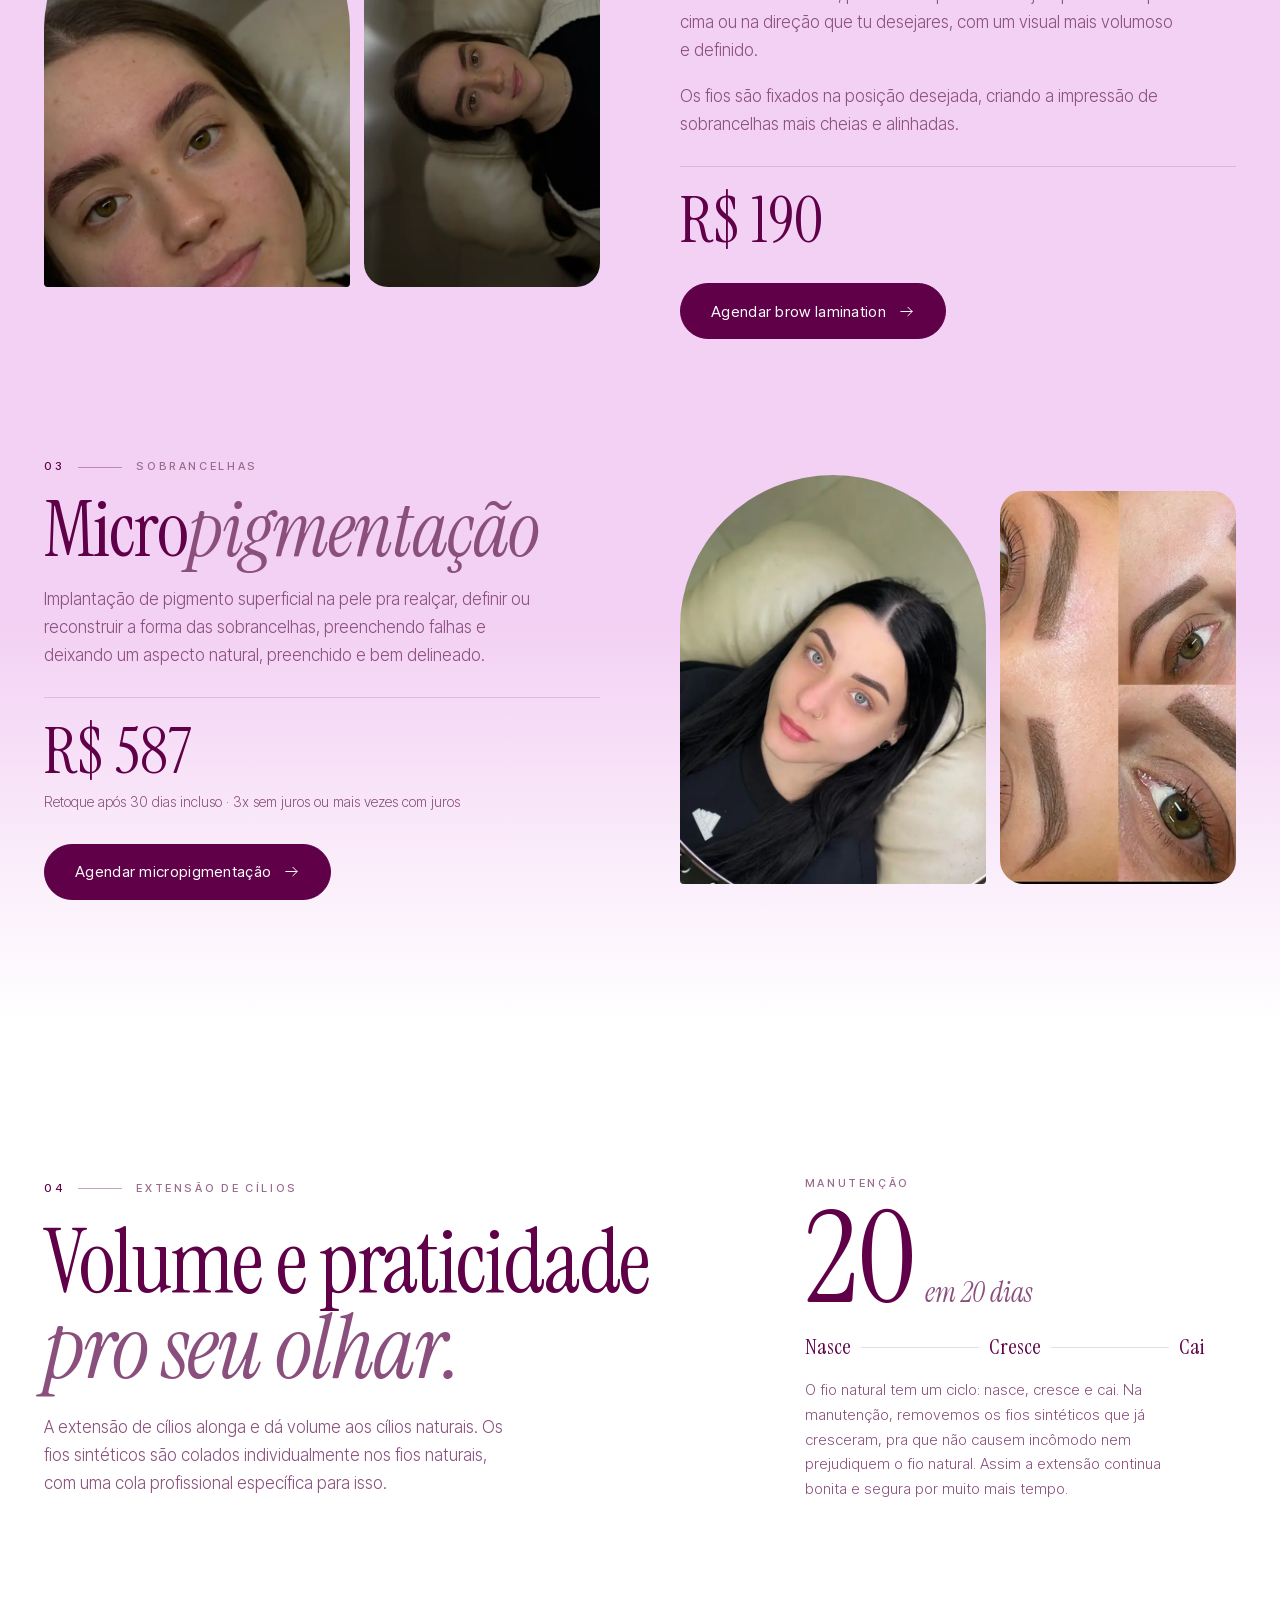
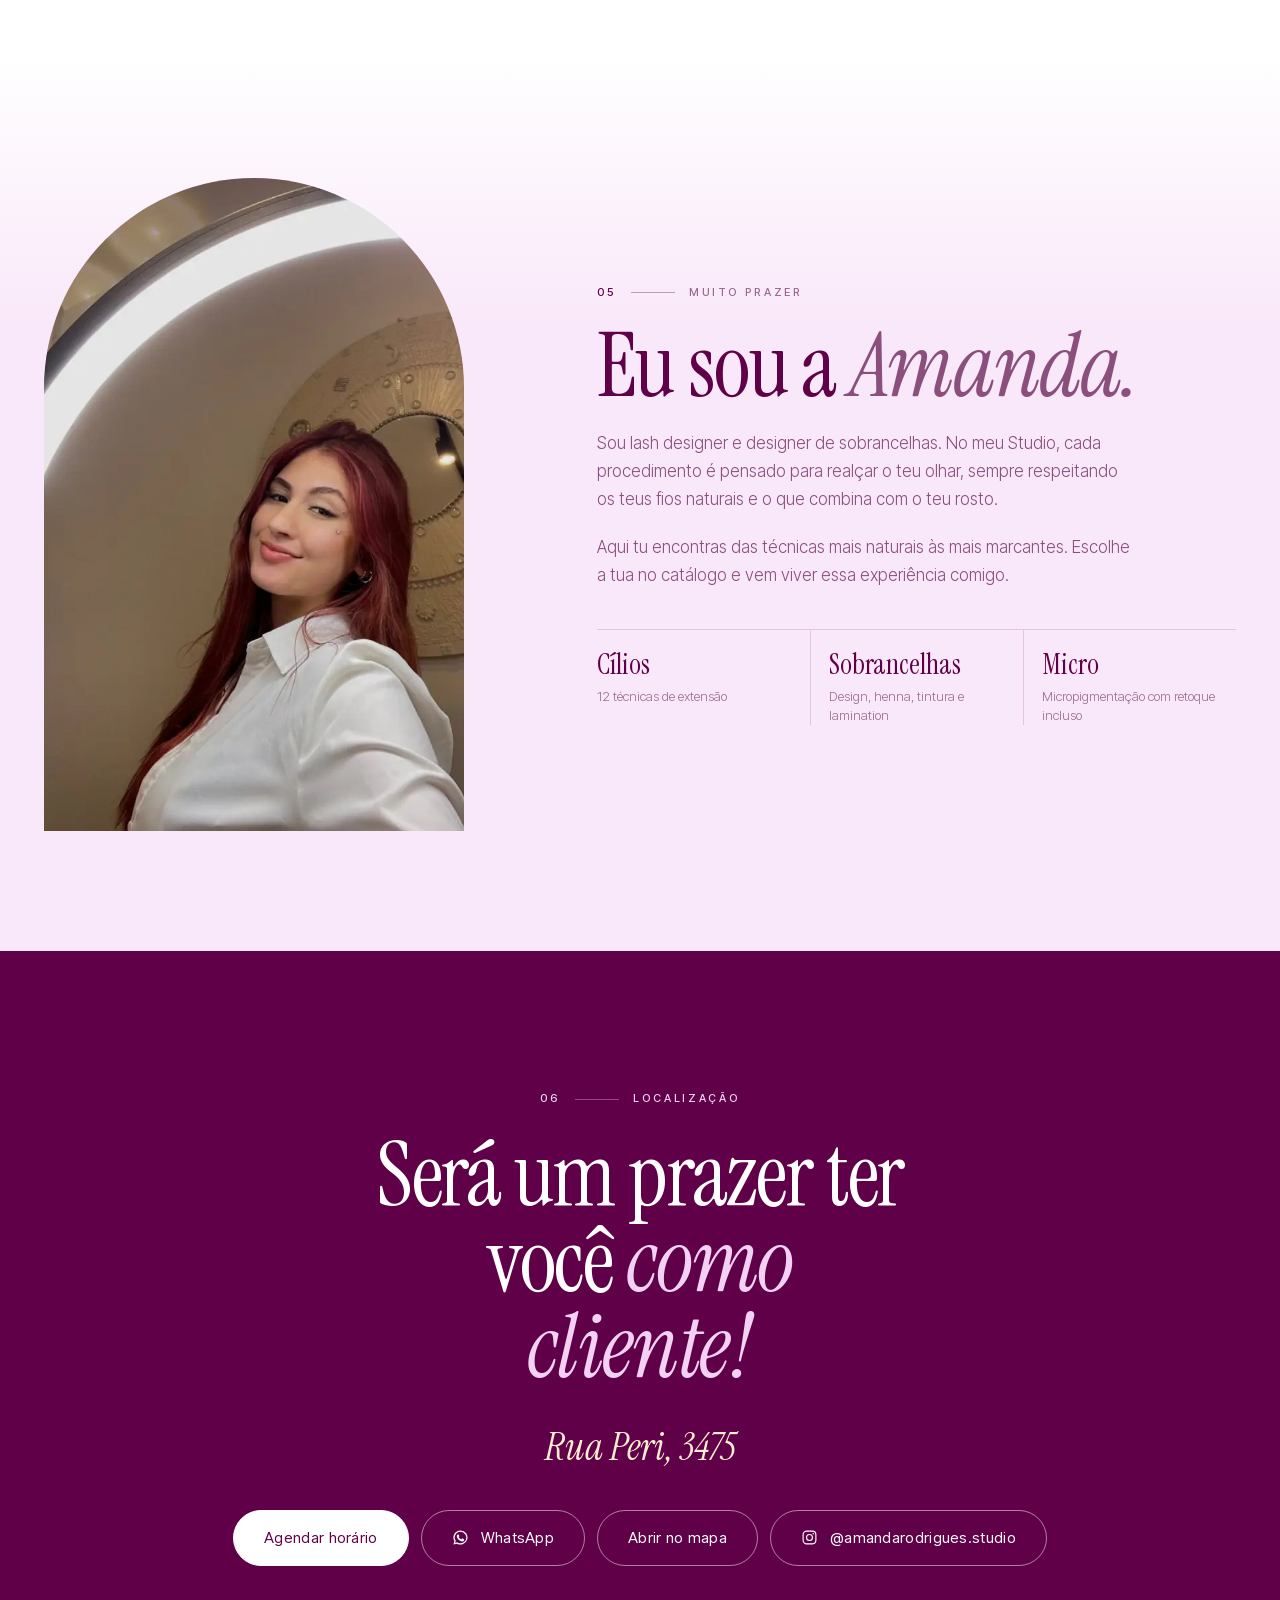
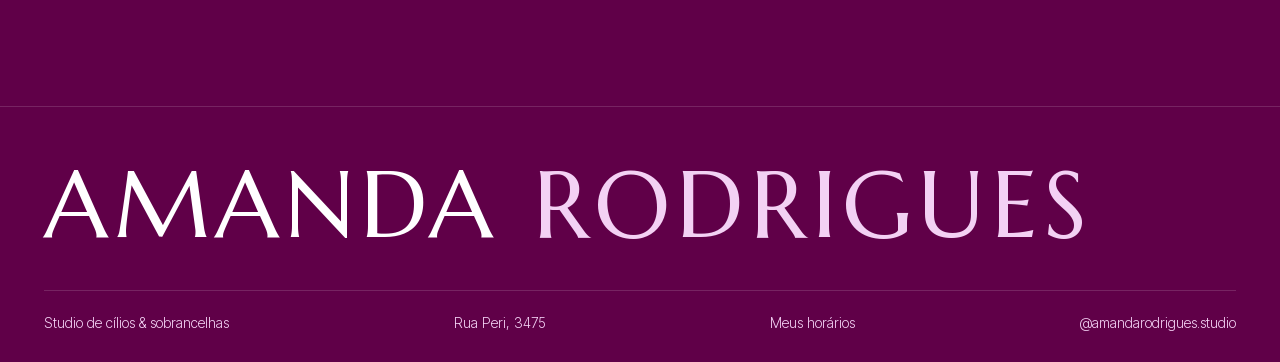
==== commit 7bb4a999: "Renomeia Design para Design clássico Co-Authored-By: Claude Opus 5.5 <noreply@anthropic.com>" ====
--- a/index.html
+++ b/index.html
@@ -258,7 +258,7 @@
 <button class="card rv" data-cat="cilios" data-nome="Volume russo" data-desc="Técnica feita com fios montados artesanalmente, em que podemos escolher a quantidade desejada, de 4 até 7 fios sintéticos."><div class="im"><img src="img/volume-russo.webp" alt="Volume russo" width="640" height="800" loading="lazy" decoding="async"><span>Cílios</span></div><h3>Volume russo</h3><div class="pr"><span>1ª colocação <b>R$ 260</b></span><span>Manutenção <b>R$ 160</b></span></div><span class="mais">Ver detalhes →</span><template><div><span>1ª colocação</span><b>R$ 260</b></div><div><span>Manutenção</span><b>R$ 160</b></div></template></button>
 <button class="card rv" data-cat="cilios" data-nome="Efeito molhado" data-desc="Extensão que proporciona volume e traz o efeito de rímel, com alguns fios maiores que os outros."><div class="im"><img src="img/efeito-molhado.webp" alt="Efeito molhado" width="640" height="854" loading="lazy" decoding="async"><span>Cílios</span></div><h3>Efeito molhado</h3><div class="pr"><span>1ª colocação <b>R$ 230</b></span><span>Manutenção <b>R$ 120</b></span></div><span class="mais">Ver detalhes →</span><template><div><span>1ª colocação</span><b>R$ 230</b></div><div><span>Manutenção</span><b>R$ 120</b></div></template></button>
 <button class="card rv" data-cat="cilios" data-nome="Efeito molhado castanho" data-desc="O efeito molhado com fios na cor castanha, para um efeito rímel mais suave."><div class="im"><img src="img/efeito-molhado-castanho.webp" alt="Efeito molhado castanho" width="640" height="854" loading="lazy" decoding="async"><span>Cílios</span></div><h3>Efeito molhado castanho</h3><div class="pr"><span>1ª colocação <b>R$ 230</b></span><span>Manutenção <b>R$ 120</b></span></div><span class="mais">Ver detalhes →</span><template><div><span>1ª colocação</span><b>R$ 230</b></div><div><span>Manutenção</span><b>R$ 120</b></div></template></button>
-<button class="card rv" data-cat="sobrancelhas" data-nome="Design" data-desc="Procedimento personalizado para cada cliente, que tem como objetivo harmonizar e alinhar as sobrancelhas, preservando sempre a naturalidade."><div class="im"><img src="img/design.webp" alt="Design" width="640" height="854" loading="lazy" decoding="async"><span>Sobrancelhas</span></div><h3>Design</h3><div class="pr"><span><b>R$ 60</b></span></div><span class="mais">Ver detalhes →</span><template><div><span>Valor</span><b>R$ 60</b></div></template></button>
+<button class="card rv" data-cat="sobrancelhas" data-nome="Design clássico" data-desc="Procedimento personalizado para cada cliente, que tem como objetivo harmonizar e alinhar as sobrancelhas, preservando sempre a naturalidade."><div class="im"><img src="img/design.webp" alt="Design clássico" width="640" height="854" loading="lazy" decoding="async"><span>Sobrancelhas</span></div><h3>Design clássico</h3><div class="pr"><span><b>R$ 60</b></span></div><span class="mais">Ver detalhes →</span><template><div><span>Valor</span><b>R$ 60</b></div></template></button>
 <button class="card rv" data-cat="sobrancelhas" data-nome="Design masculino" data-desc="Design de sobrancelhas pensado para o rosto masculino: alinhado, limpo e natural."><div class="im"><img src="img/design-masculino.webp" alt="Design masculino" width="640" height="857" loading="lazy" decoding="async"><span>Sobrancelhas</span></div><h3>Design masculino</h3><div class="pr"><span><b>R$ 60</b></span></div><span class="mais">Ver detalhes →</span><template><div><span>Valor</span><b>R$ 60</b></div></template></button>
 <button class="card rv" data-cat="sobrancelhas" data-nome="Design com henna" data-desc="A henna é um pigmento natural que tinge a pele por aproximadamente 10 dias. Preenche as falhas das sobrancelhas e valoriza ainda mais o olhar."><div class="im"><img src="img/design-henna.webp" alt="Design com henna" width="640" height="997" loading="lazy" decoding="async"><span>Sobrancelhas</span></div><h3>Design com henna</h3><div class="pr"><span><b>R$ 70</b></span></div><span class="mais">Ver detalhes →</span><template><div><span>Valor</span><b>R$ 70</b></div></template></button>
 <button class="card rv" data-cat="sobrancelhas" data-nome="Design com tintura" data-desc="A tintura, diferente da henna, tinge os pelos. Indicada para quem busca mais naturalidade ou tem pelos brancos nas sobrancelhas. Dura aproximadamente 20 dias, como uma tintura de cabelo."><div class="im"><img src="img/design-tintura.webp" alt="Design com tintura" width="640" height="640" loading="lazy" decoding="async"><span>Sobrancelhas</span></div><h3>Design com tintura</h3><div class="pr"><span><b>R$ 80</b></span></div><span class="mais">Ver detalhes →</span><template><div><span>Valor</span><b>R$ 80</b></div></template></button>
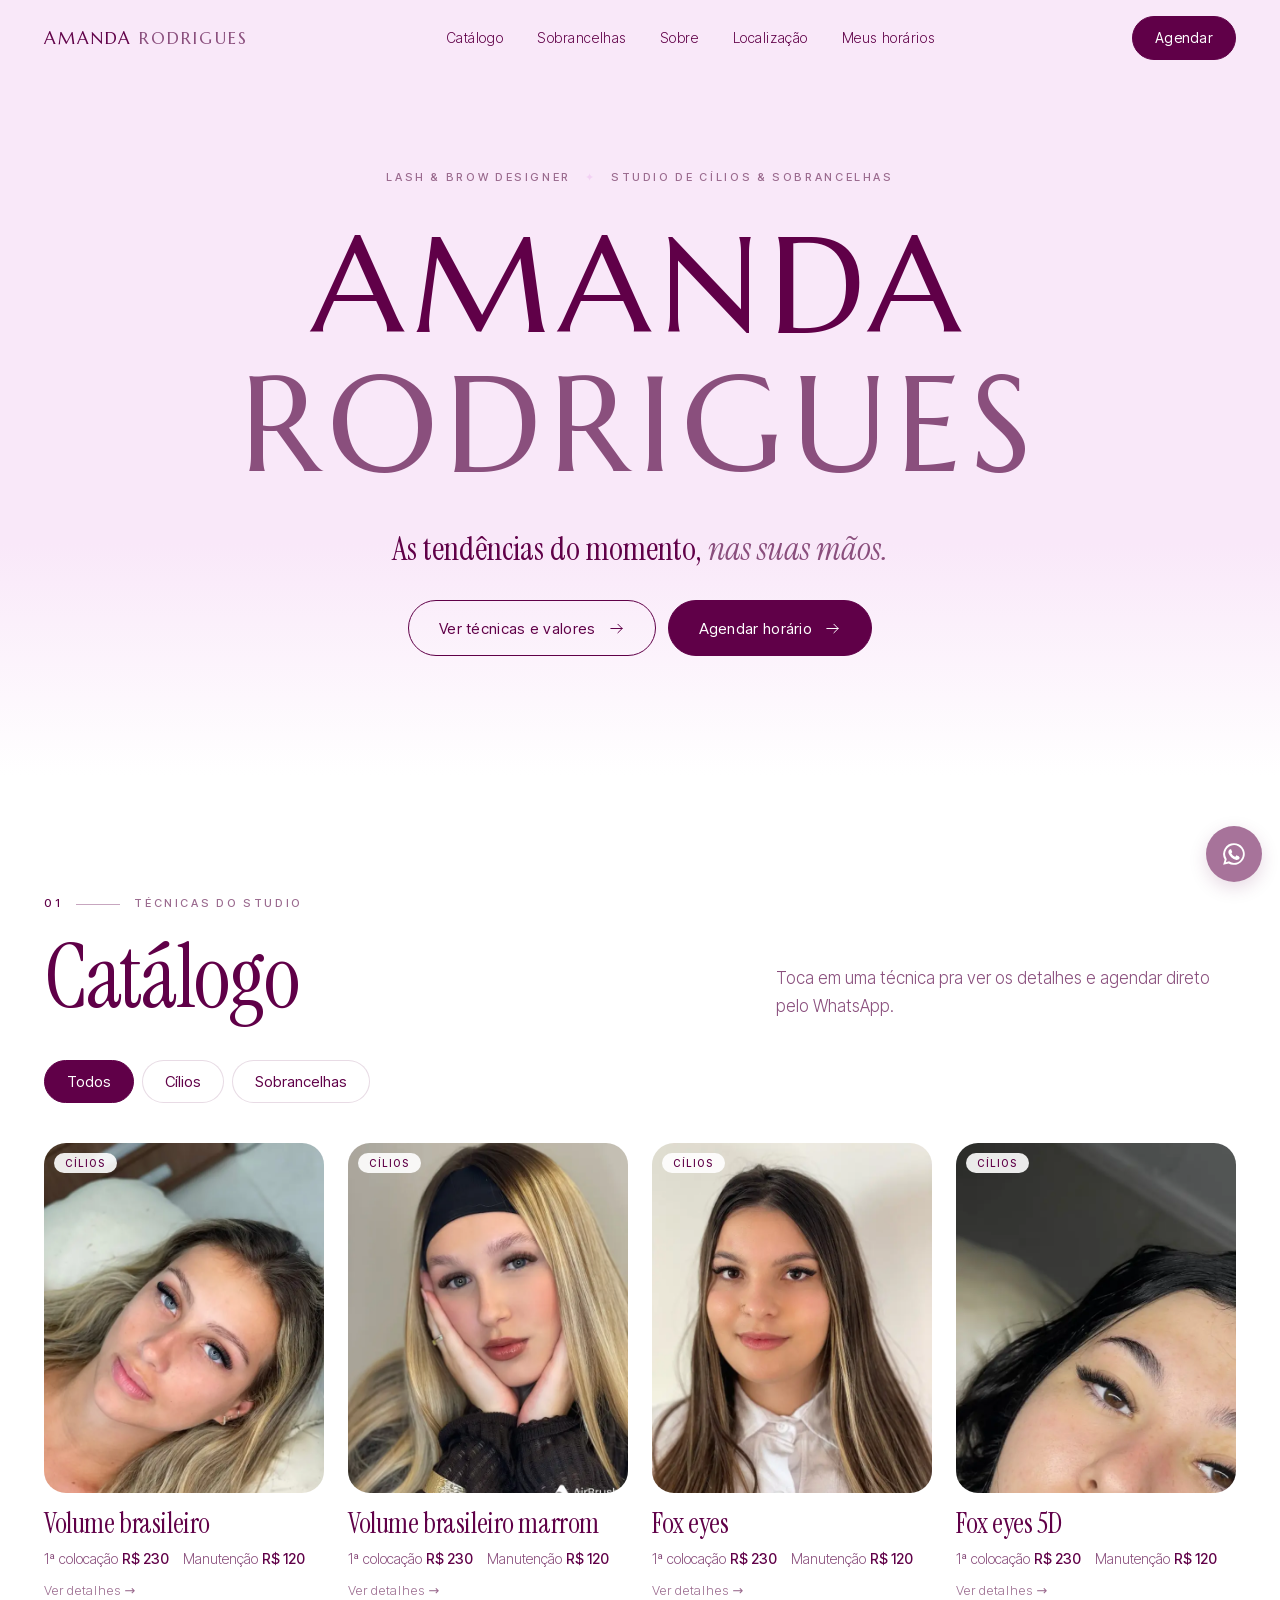
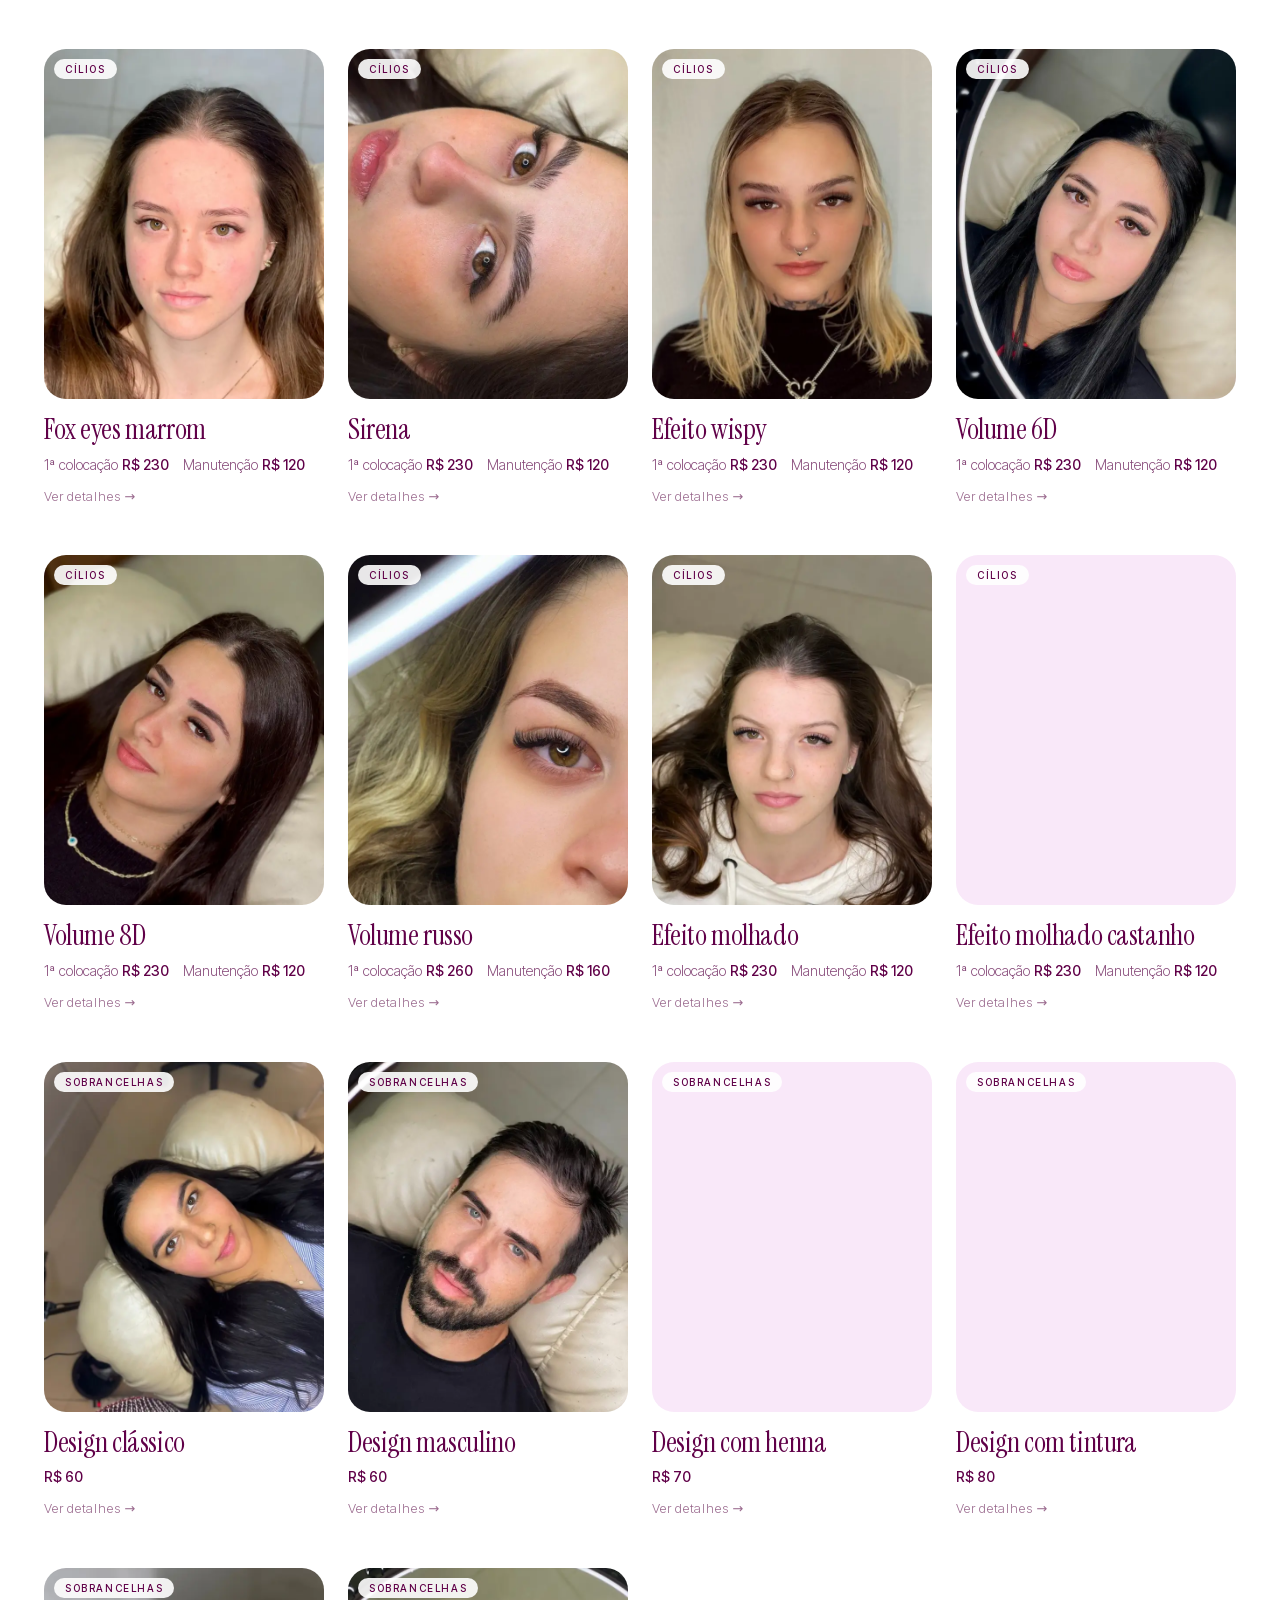
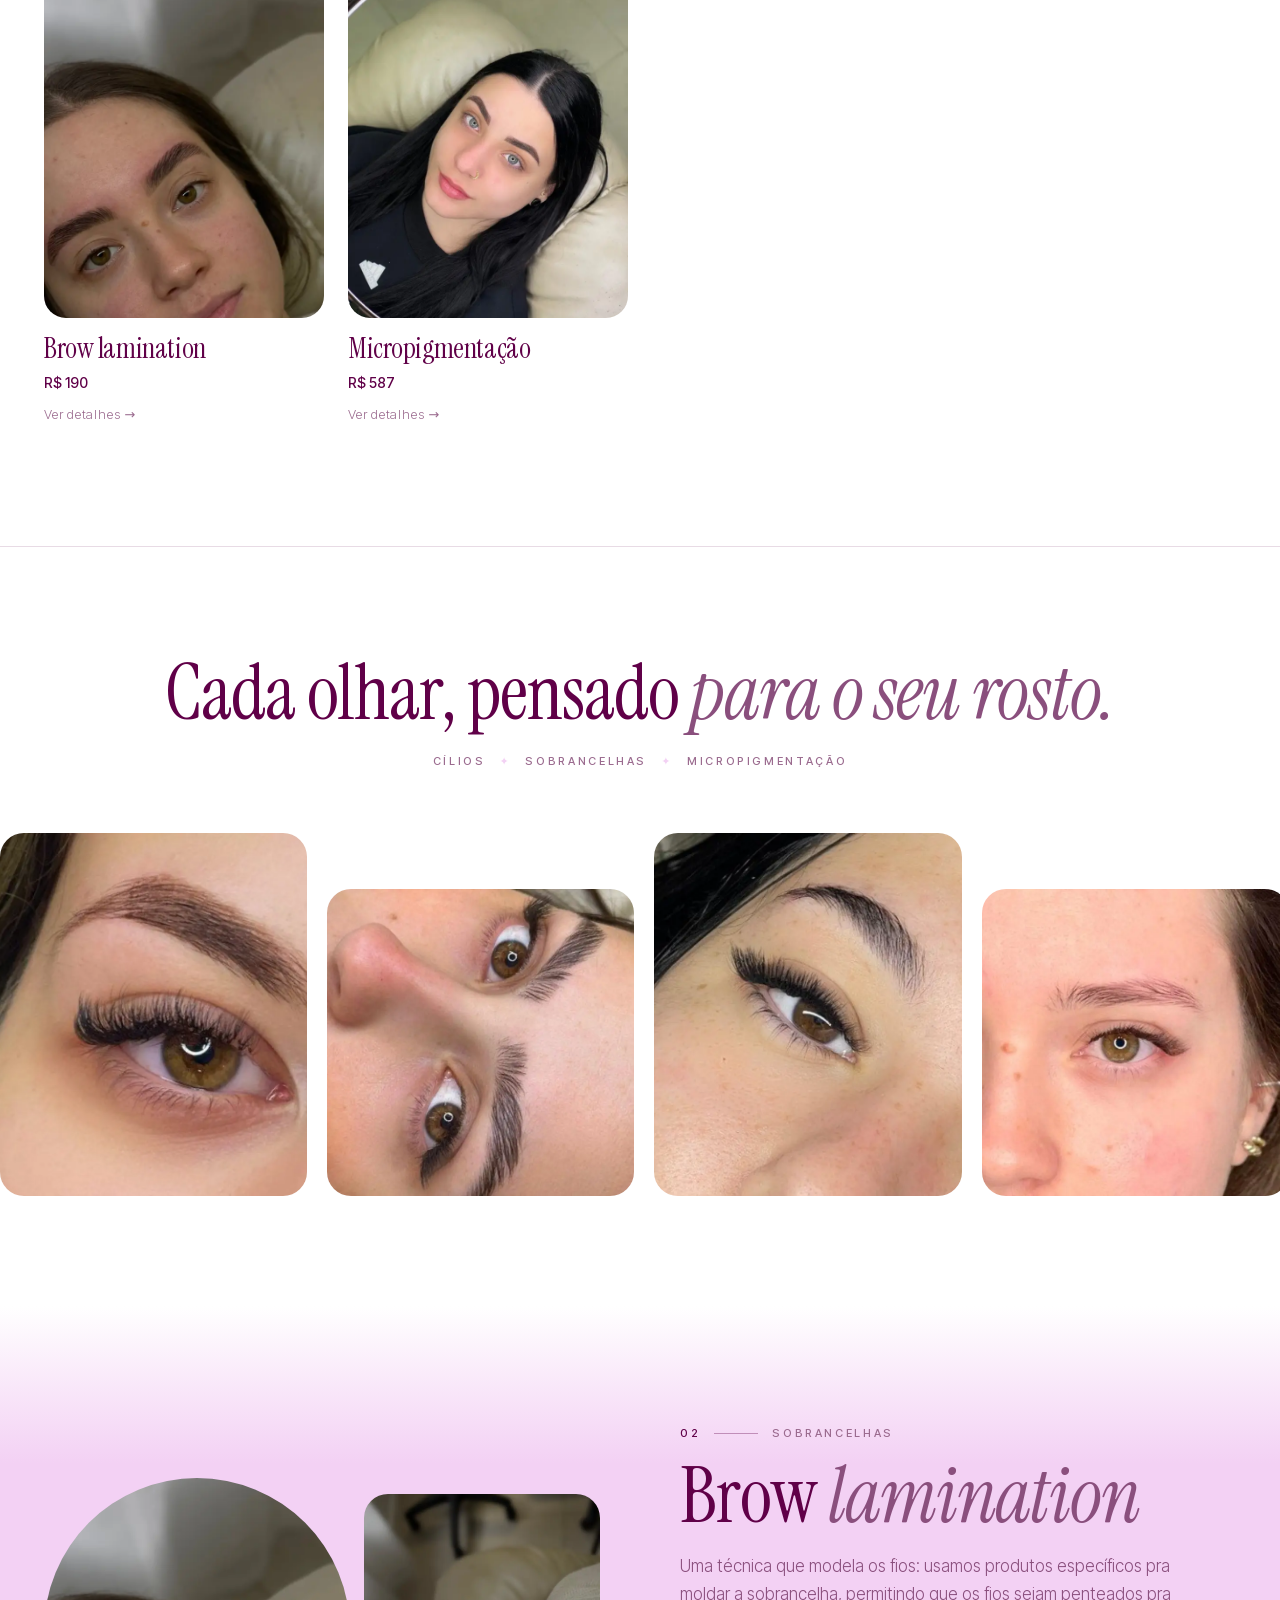
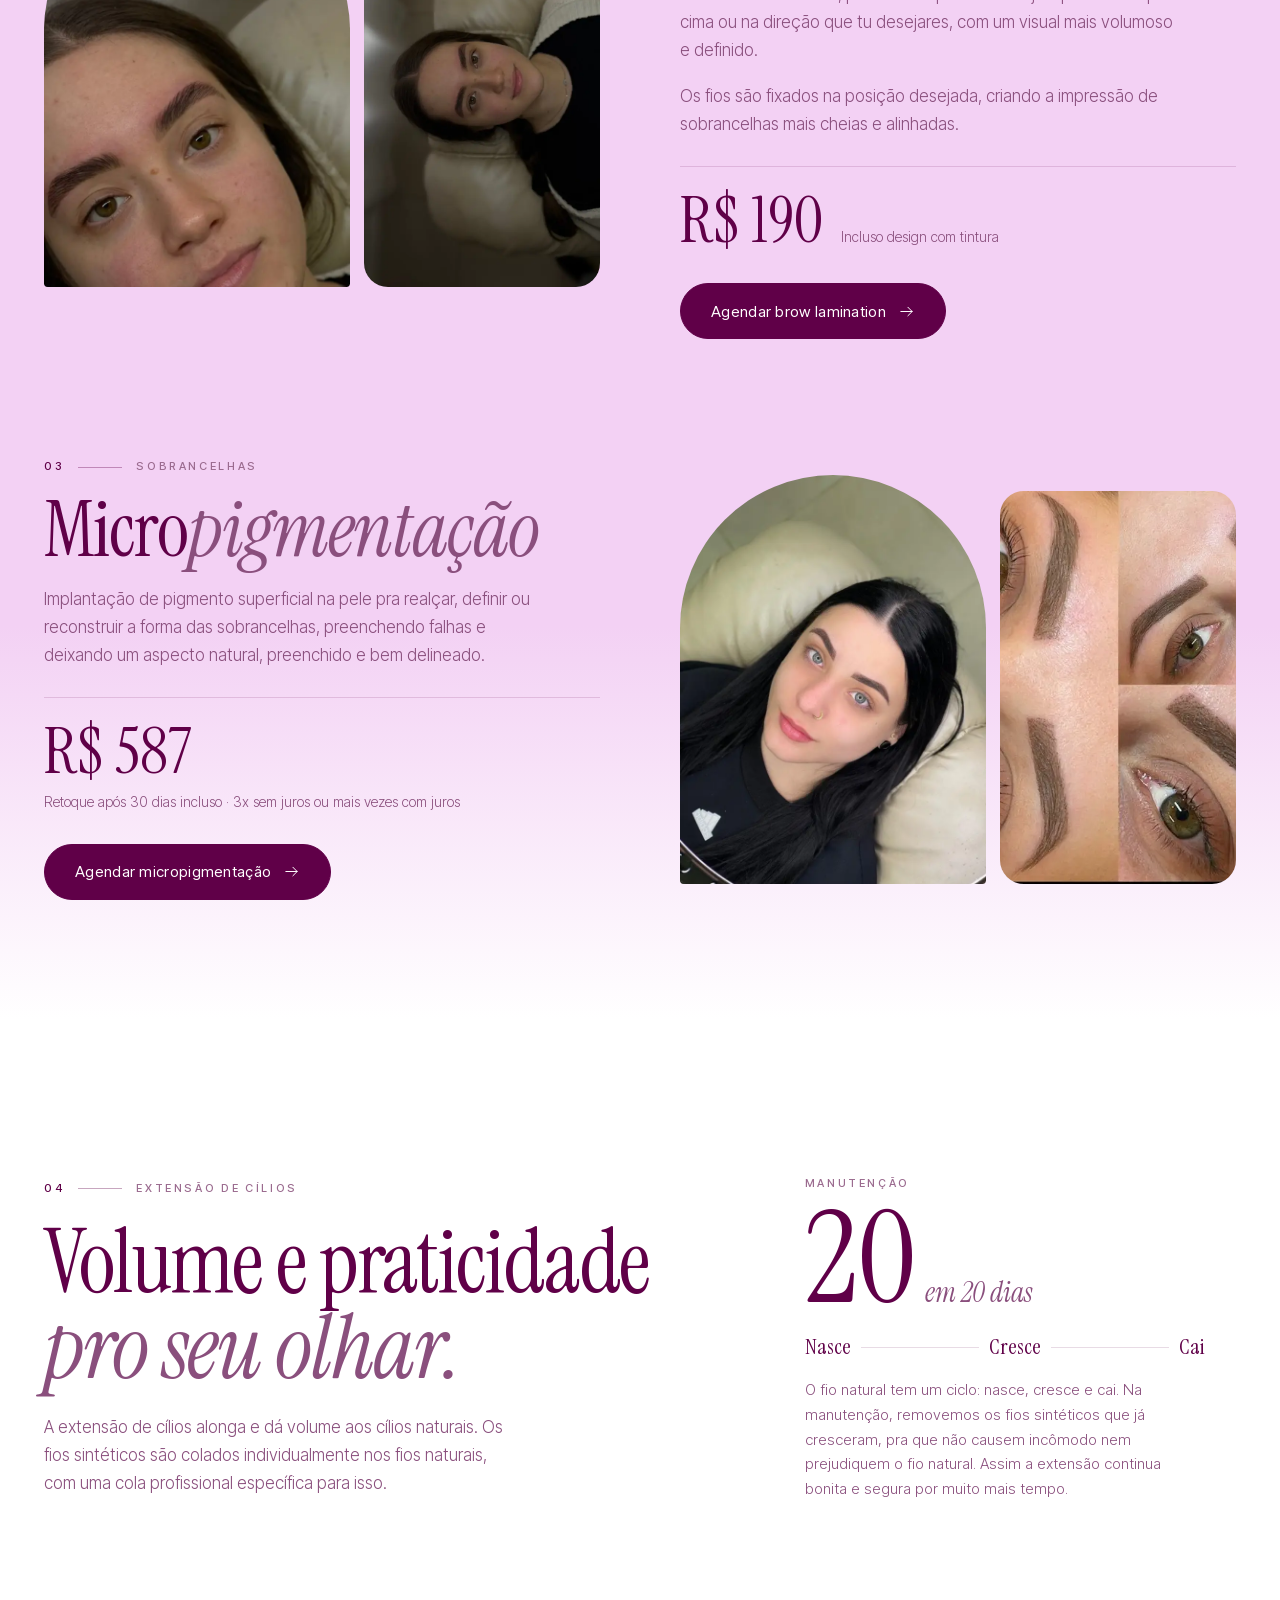
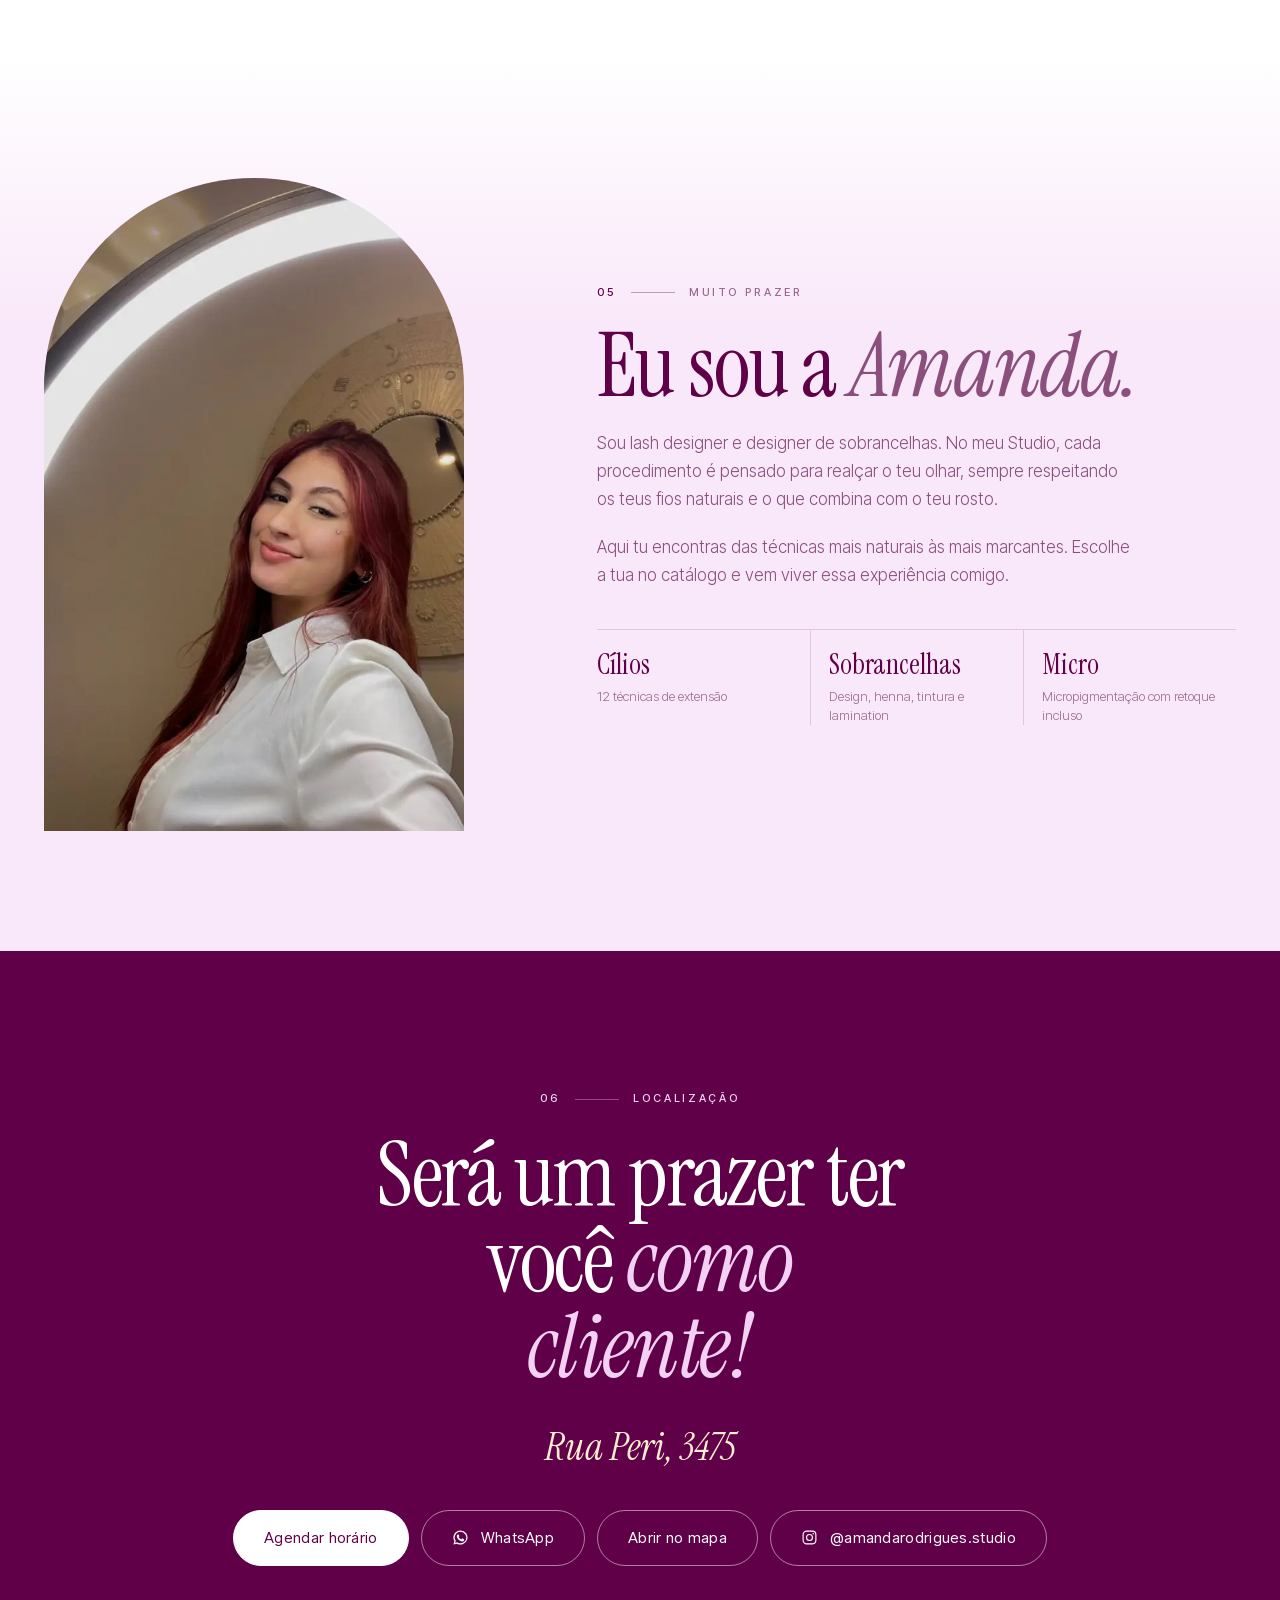
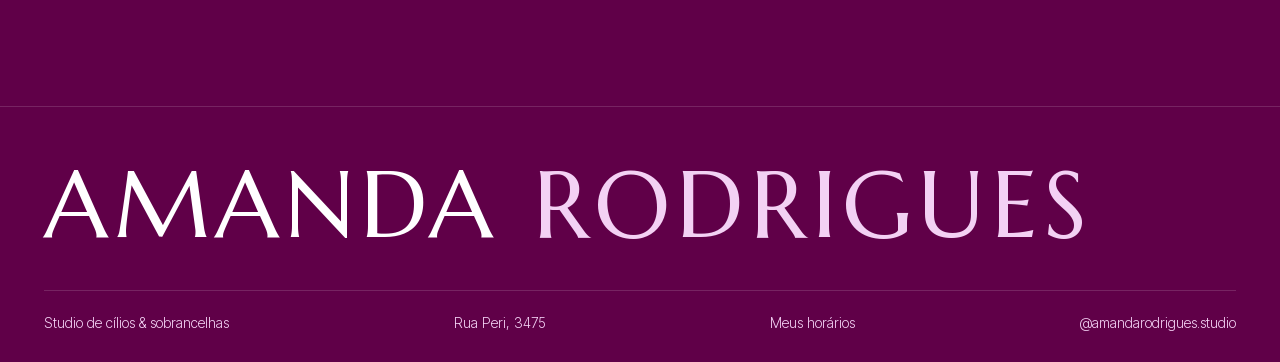
==== commit 5102b130: "Brow lamination: incluso design com tintura Co-Authored-By: Claude Opus 5.5 <noreply@anthropic.com>" ====
--- a/index.html
+++ b/index.html
@@ -262,7 +262,7 @@
 <button class="card rv" data-cat="sobrancelhas" data-nome="Design masculino" data-desc="Design de sobrancelhas pensado para o rosto masculino: alinhado, limpo e natural."><div class="im"><img src="img/design-masculino.webp" alt="Design masculino" width="640" height="857" loading="lazy" decoding="async"><span>Sobrancelhas</span></div><h3>Design masculino</h3><div class="pr"><span><b>R$ 60</b></span></div><span class="mais">Ver detalhes →</span><template><div><span>Valor</span><b>R$ 60</b></div></template></button>
 <button class="card rv" data-cat="sobrancelhas" data-nome="Design com henna" data-desc="A henna é um pigmento natural que tinge a pele por aproximadamente 10 dias. Preenche as falhas das sobrancelhas e valoriza ainda mais o olhar."><div class="im"><img src="img/design-henna.webp" alt="Design com henna" width="640" height="997" loading="lazy" decoding="async"><span>Sobrancelhas</span></div><h3>Design com henna</h3><div class="pr"><span><b>R$ 70</b></span></div><span class="mais">Ver detalhes →</span><template><div><span>Valor</span><b>R$ 70</b></div></template></button>
 <button class="card rv" data-cat="sobrancelhas" data-nome="Design com tintura" data-desc="A tintura, diferente da henna, tinge os pelos. Indicada para quem busca mais naturalidade ou tem pelos brancos nas sobrancelhas. Dura aproximadamente 20 dias, como uma tintura de cabelo."><div class="im"><img src="img/design-tintura.webp" alt="Design com tintura" width="640" height="640" loading="lazy" decoding="async"><span>Sobrancelhas</span></div><h3>Design com tintura</h3><div class="pr"><span><b>R$ 80</b></span></div><span class="mais">Ver detalhes →</span><template><div><span>Valor</span><b>R$ 80</b></div></template></button>
-<button class="card rv" data-cat="sobrancelhas" data-nome="Brow lamination" data-desc="Técnica que modela os fios com produtos específicos, permitindo pentear a sobrancelha para cima ou na direção desejada, com visual mais volumoso e definido."><div class="im"><img src="img/brow-lamination-1.webp" alt="Brow lamination" width="640" height="854" loading="lazy" decoding="async"><span>Sobrancelhas</span></div><h3>Brow lamination</h3><div class="pr"><span><b>R$ 190</b></span></div><span class="mais">Ver detalhes →</span><template><div><span>Valor</span><b>R$ 190</b></div></template></button>
+<button class="card rv" data-cat="sobrancelhas" data-nome="Brow lamination" data-desc="Técnica que modela os fios com produtos específicos, permitindo pentear a sobrancelha para cima ou na direção desejada, com visual mais volumoso e definido. Incluso design com tintura."><div class="im"><img src="img/brow-lamination-1.webp" alt="Brow lamination" width="640" height="854" loading="lazy" decoding="async"><span>Sobrancelhas</span></div><h3>Brow lamination</h3><div class="pr"><span><b>R$ 190</b></span></div><span class="mais">Ver detalhes →</span><template><div><span>Valor</span><b>R$ 190</b></div></template></button>
 <button class="card rv" data-cat="sobrancelhas" data-nome="Micropigmentação" data-desc="Implantação de pigmento superficial na pele para realçar, definir ou reconstruir a forma das sobrancelhas, preenchendo falhas com aspecto natural. Retoque após 30 dias incluso. 3x sem juros ou mais vezes com juros."><div class="im"><img src="img/micropigmentacao.webp" alt="Micropigmentação" width="640" height="854" loading="lazy" decoding="async"><span>Sobrancelhas</span></div><h3>Micropigmentação</h3><div class="pr"><span><b>R$ 587</b></span></div><span class="mais">Ver detalhes →</span><template><div><span>Valor</span><b>R$ 587</b></div></template></button>
 </div>
 </div></section>
@@ -291,7 +291,7 @@
 <h3 class="rv">Brow <em>lamination</em></h3>
 <p class="rv">Uma técnica que modela os fios: usamos produtos específicos pra moldar a sobrancelha, permitindo que os fios sejam penteados pra cima ou na direção que tu desejares, com um visual mais volumoso e definido.</p>
 <p class="rv">Os fios são fixados na posição desejada, criando a impressão de sobrancelhas mais cheias e alinhadas.</p>
-<div class="price rv"><b>R$ 190</b></div>
+<div class="price rv"><b>R$ 190</b><span>Incluso design com tintura</span></div>
 <a class="b rv" href="agendar.html?tec=Brow%20lamination">Agendar brow lamination<svg class="ar" aria-hidden="true"><use href="#ar"/></svg></a>
 </div>
 </div>
